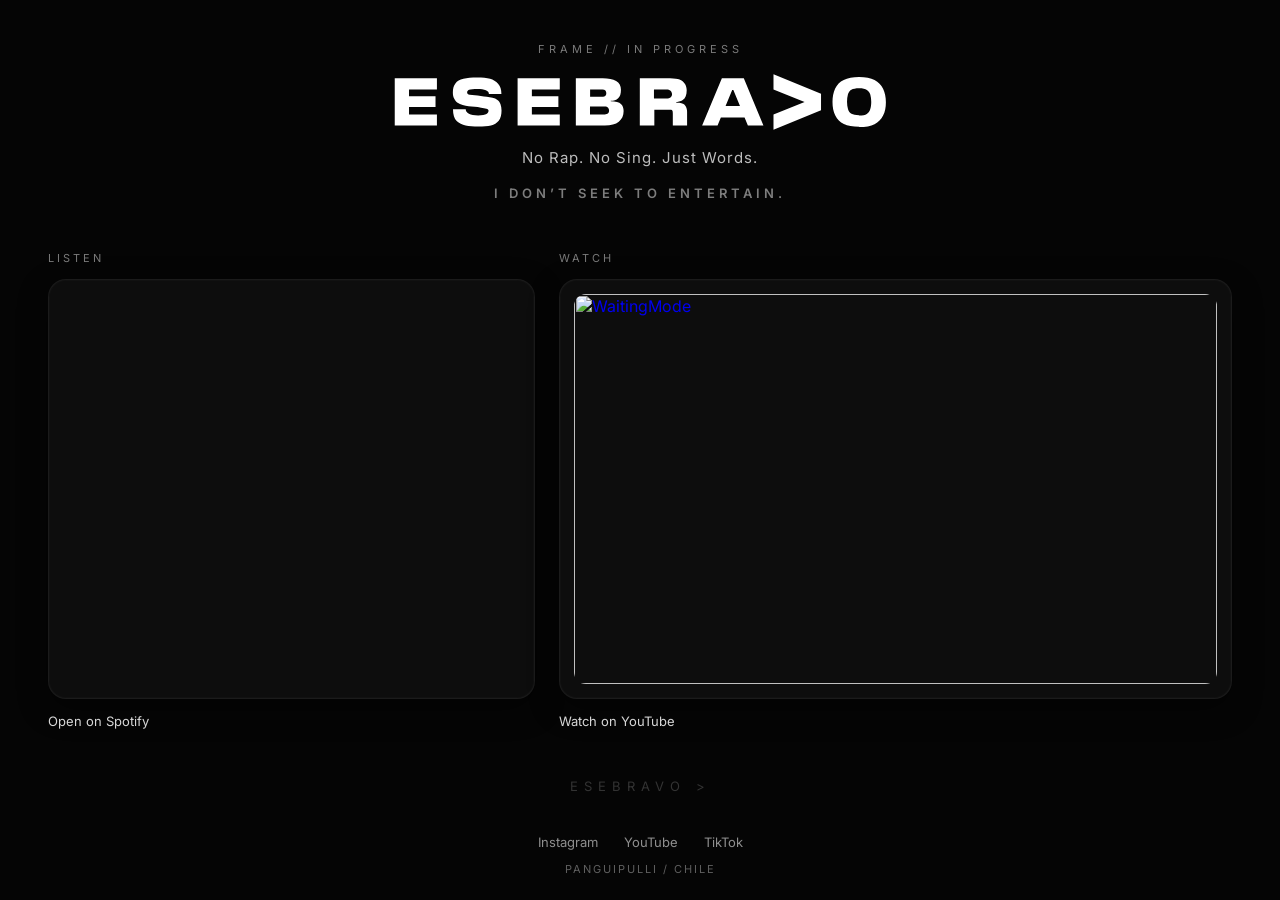
==== index.html @ f8e09aff "Add files via upload actualizacion" ====
<head>
  <meta charset="UTF-8">
  <meta name="viewport" content="width=device-width, initial-scale=1.0">

  <!-- PRIMARY SEO -->
  <title>ESEBRAVO | Official Site</title>

  <meta name="description" content="Official site of ESEBRAVO. Dark conscious spoken word from Chile. Listen to Silent Will and WaitingMode.">

  <meta name="keywords" content="ESEBRAVO, Silent Will, WaitingMode, spoken word Chile, dark spoken word, ESEBRAVO official">

  <meta name="author" content="Sebastián Bravo">
  <meta name="robots" content="index, follow">
  <meta name="theme-color" content="#050505">

  <link rel="canonical" href="https://www.esebravo.cl/">

  <!-- FAVICON -->
  <link rel="icon" type="image/svg+xml" href="images/favicon.svg">

  <!-- OPEN GRAPH -->
  <meta property="og:title" content="ESEBRAVO | Official Site">
  <meta property="og:description" content="No Rap. No Sing. Just Words.">
  <meta property="og:type" content="website">
  <meta property="og:url" content="https://www.esebravo.cl/">
  <meta property="og:image" content="https://www.esebravo.cl/images/og-cover.jpg">
  <meta property="og:site_name" content="ESEBRAVO">

  <!-- TWITTER / X -->
  <meta name="twitter:card" content="summary_large_image">
  <meta name="twitter:title" content="ESEBRAVO | Official Site">
  <meta name="twitter:description" content="Dark conscious spoken word from Chile.">
  <meta name="twitter:image" content="https://www.esebravo.cl/images/og-cover.jpg">

  <!-- FONT -->
  <link rel="preconnect" href="https://fonts.googleapis.com">
  <link rel="preconnect" href="https://fonts.gstatic.com" crossorigin>

  <link href="https://fonts.googleapis.com/css2?family=Inter:wght@300;400;500;700;800&display=swap" rel="stylesheet">

  <!-- CSS -->
  <link rel="stylesheet" href="style.css">

  <!-- STRUCTURED DATA -->
  <script type="application/ld+json">
  {
    "@context":"https://schema.org",
    "@type":"MusicGroup",
    "name":"ESEBRAVO",
    "url":"https://www.esebravo.cl",
    "genre":"Spoken Word",
    "sameAs":[
      "https://www.instagram.com/esebravo.cl",
      "https://www.youtube.com/@esebravo-cl",
      "https://open.spotify.com/artist/5J7Ldxzw9xgJoKephTWvuB",
      "https://www.tiktok.com/@esebravo.cl"
    ]
  }
  </script>

</head>
<body>

  <main class="site-wrapper">

    <!-- HERO -->
<section class="hero">

  <span class="micro-text">FRAME // IN PROGRESS</span>

  <h1 class="brand-title">
    <span>ESEBRAVO</span>
    <img src="images/logo-esebravo.svg" alt="ESEBRAVO">
  </h1>

  <p class="tagline">
    No Rap. No Sing. Just Words.
  </p>

  <p class="statement">
    I DON’T SEEK TO ENTERTAIN.
  </p>

</section>

    <!-- MAIN CONTENT -->
<section class="content-grid">

  <!-- SPOTIFY -->
  <article class="media-block spotify-block">

    <span class="block-label">LISTEN</span>

    <div class="embed-shell" style="height:420px;">
      <iframe
        style="border-radius:12px;"
        src="https://open.spotify.com/embed/artist/5J7Ldxzw9xgJoKephTWvuB?utm_source=generator&theme=0"
        width="100%"
        height="100%"
        frameborder="0"
        allowfullscreen=""
        allow="autoplay; clipboard-write; encrypted-media; fullscreen; picture-in-picture"
        loading="lazy">
      </iframe>
    </div>

    <a href="https://open.spotify.com/artist/5J7Ldxzw9xgJoKephTWvuB" target="_blank" class="block-link">
      Open on Spotify
    </a>

  </article>

  <!-- VIDEO -->
  <article class="media-block video-block">

    <span class="block-label">WATCH</span>

    <div class="embed-shell" style="height:420px;">

      <a
        href="https://youtu.be/OfQYFG7v7Mw?si=tVXZvI66Qt-7ufUt"
        target="_blank"
        class="video-thumb"
        style="display:block; width:100%; height:100%; position:relative; overflow:hidden; border-radius:12px;">

        <img
          src="https://img.youtube.com/vi/OfQYFG7v7Mw/maxresdefault.jpg"
          alt="WaitingMode"
          style="width:100%; height:100%; object-fit:cover; display:block;">

      </a>

    </div>

    <a href="https://youtu.be/OfQYFG7v7Mw?si=tVXZvI66Qt-7ufUt" target="_blank" class="block-link">
      Watch on YouTube
    </a>

  </article>

</section>

    <!-- SUB BRAND -->
    <section class="brand-mark">
      <span>ESEBRAVO ></span>
    </section>

    <!-- FOOTER -->
    <footer class="footer">

      <nav class="social-links">
        <a href="https://instagram.com/esebravo.cl" target="_blank">Instagram</a>
        <a href="https://youtube.com/@esebravo-cl" target="_blank">YouTube</a>
        <a href="https://tiktok.com/@esebravo.cl" target="_blank">TikTok</a>
      </nav>

      <small>Panguipulli / Chile</small>

    </footer>

  </main>

</body>
</html>
---- style.css ----
/* RESET */
*{
  margin:0;
  padding:0;
  box-sizing:border-box;
}

html,
body{
  width:100%;
  height:100%;
}

body{
  font-family:'Inter', sans-serif;
  background:#050505;
  color:#ffffff;
  overflow:hidden;
  position:relative;
}

/* subtle grain */
body::before{
  content:"";
  position:fixed;
  inset:0;
  pointer-events:none;
  opacity:.08;
  background-image:
    radial-gradient(#ffffff 0.6px, transparent 0.6px);
  background-size:4px 4px;
}

/* WRAPPER */
.site-wrapper{
  min-height:100vh;
  display:flex;
  flex-direction:column;
  justify-content:space-between;
  padding:42px 48px 24px;
  position:relative;
  z-index:2;
}

/* HERO */
.hero{
  text-align:center;
  margin-bottom:28px;
}

.micro-text{
  display:block;
  font-size:11px;
  letter-spacing:4px;
  text-transform:uppercase;
  color:#7a7a7a;
  margin-bottom:14px;
}

.brand-title{
  font-size:72px;
  line-height:1;
  font-weight:800;
  letter-spacing:-3px;
  margin-bottom:14px;
  display: flex;
  justify-content: center;
  align-items: center;
}

.brand-title span{
    font-size: 0;
}

.brand-title img{
    display: block;
    width: 500px;
}

.tagline{
  font-size:15px;
  font-weight:400;
  color:#bdbdbd;
  letter-spacing:1px;
}

/* CONTENT GRID */
.content-grid{
  width:100%;
  max-width:1320px;
  margin:0 auto;
  display:grid;
  grid-template-columns: 0.42fr 0.58fr;
  gap:24px;
  align-items:stretch;
}

/* BLOCKS */
.media-block{
  display:flex;
  flex-direction:column;
  gap:14px;
}

.block-label{
  font-size:11px;
  letter-spacing:3px;
  text-transform:uppercase;
  color:#7a7a7a;
}

.embed-shell{
  background:#0d0d0d;
  border:1px solid rgba(255,255,255,.06);
  border-radius:18px;
  padding:14px;
  box-shadow:
    0 10px 30px rgba(0,0,0,.45),
    inset 0 0 0 1px rgba(255,255,255,.015);
}

.embed-shell iframe{
  display:block;
  width:100%;
  border-radius:12px;
}

/* LINKS */
.block-link{
  font-size:13px;
  color:#d7d7d7;
  text-decoration:none;
  transition:.25s ease;
}

.block-link:hover{
  color:#ffffff;
}

/* BRAND MARK */
.brand-mark{
  text-align:center;
  margin-top:28px;
  margin-bottom:18px;
}

.brand-mark span{
  font-size:13px;
  letter-spacing:6px;
  color:#333333;
  text-transform:uppercase;
}

/* FOOTER */
.footer{
  text-align:center;
  display:flex;
  flex-direction:column;
  gap:12px;
}

.social-links{
  display:flex;
  justify-content:center;
  gap:26px;
  flex-wrap:wrap;
}

.social-links a{
  color:#8f8f8f;
  text-decoration:none;
  font-size:13px;
  transition:.25s ease;
}

.social-links a:hover{
  color:#ffffff;
}

.footer small{
  color:#5f5f5f;
  font-size:11px;
  letter-spacing:2px;
  text-transform:uppercase;
}

/* HERO */
.hero{
  text-align:center;
  margin-bottom:28px;
}

.micro-text{
  display:block;
  font-size:11px;
  letter-spacing:4px;
  text-transform:uppercase;
  color:#7a7a7a;
  margin-bottom:14px;
}

.brand-title{
  font-size:72px;
  line-height:1;
  font-weight:800;
  letter-spacing:-3px;
  margin-bottom:14px;
  display:flex;
  justify-content:center;
  align-items:center;
}

.brand-title span{
  font-size:0;
}

.brand-title img{
  display:block;
  width:500px;
}

.tagline{
  font-size:15px;
  font-weight:400;
  color:#bdbdbd;
  letter-spacing:1px;
  margin-top:4px;
}

.statement{
  margin-top:18px;
  font-size:13px;
  letter-spacing:4px;
  text-transform:uppercase;
  color:#7d7d7d;
  font-weight:600;
}

/* RESPONSIVE */
@media (max-width: 1100px){

  body{
    overflow:auto;
  }

  .site-wrapper{
    padding:32px 24px 24px;
  }

  .brand-title{
    font-size:56px;
  }

  .content-grid{
    grid-template-columns:1fr;
    gap:22px;
    max-width:760px;
  }
}

@media (max-width: 640px){

  .brand-title{
    font-size:42px;
    letter-spacing:-2px;
  }

  .tagline{
    font-size:13px;
  }

  .embed-shell{
    padding:10px;
    border-radius:14px;
  }

  .social-links{
    gap:16px;
  }

  .social-links a{
    font-size:12px;
  }
}
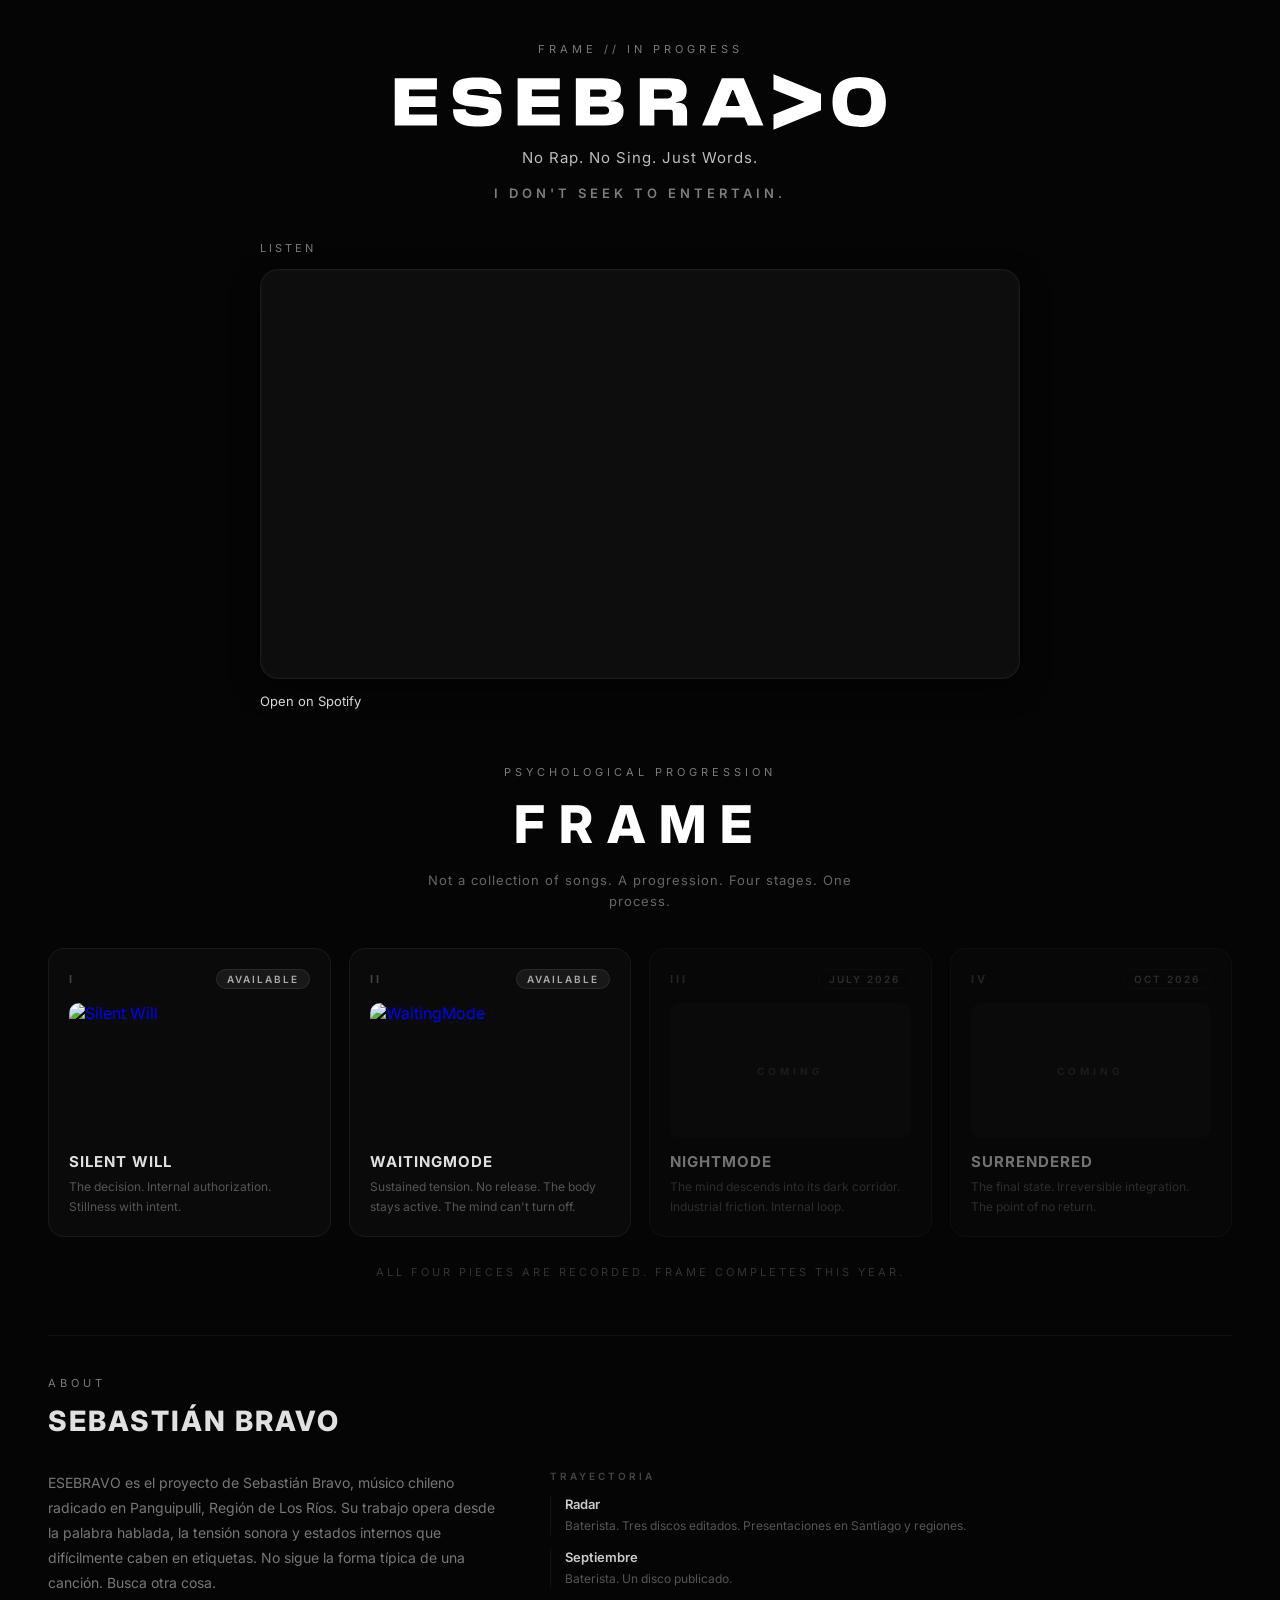
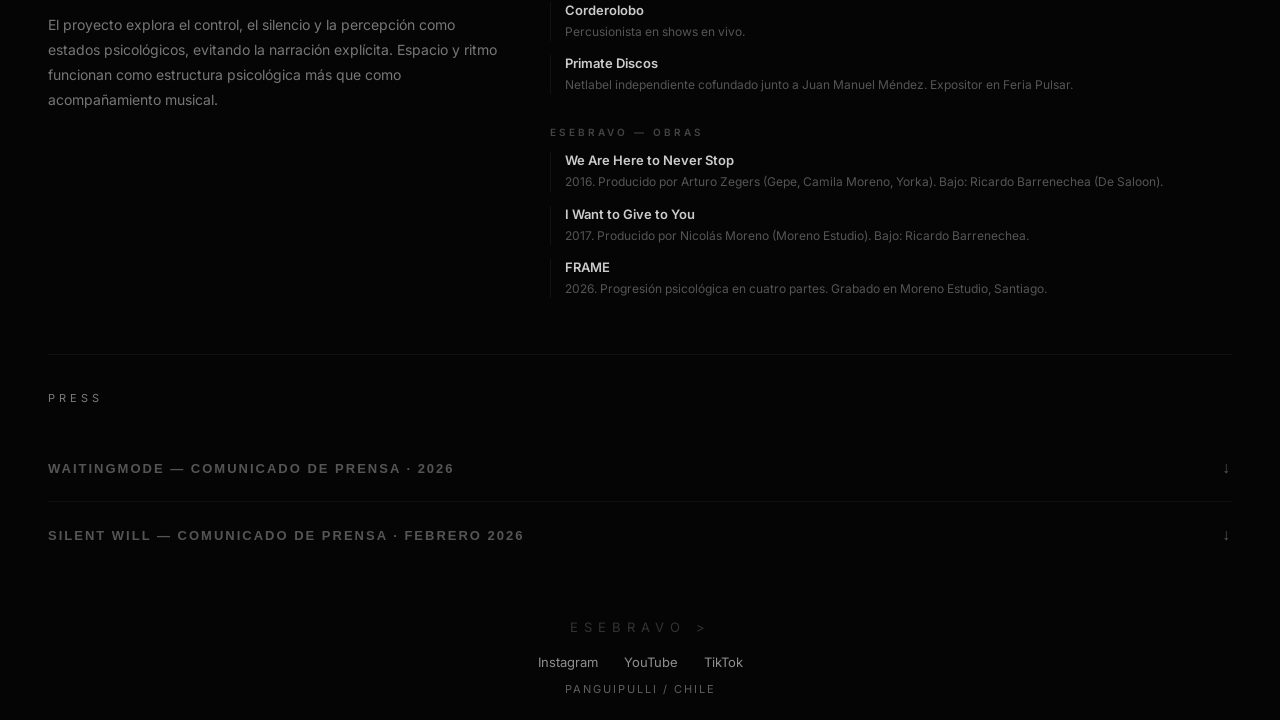
==== commit 23f968f4: "WaitingMode" ====
--- a/index.html
+++ b/index.html
@@ -1,47 +1,30 @@
+<!DOCTYPE html>
+<html lang="en">
 <head>
   <meta charset="UTF-8">
   <meta name="viewport" content="width=device-width, initial-scale=1.0">
-
-  <!-- PRIMARY SEO -->
   <title>ESEBRAVO | Official Site</title>
-
   <meta name="description" content="Official site of ESEBRAVO. Dark conscious spoken word from Chile. Listen to Silent Will and WaitingMode.">
-
-  <meta name="keywords" content="ESEBRAVO, Silent Will, WaitingMode, spoken word Chile, dark spoken word, ESEBRAVO official">
-
+  <meta name="keywords" content="ESEBRAVO, Silent Will, WaitingMode, NightMode, Surrendered, FRAME, spoken word Chile, dark spoken word, ESEBRAVO official">
   <meta name="author" content="Sebastián Bravo">
   <meta name="robots" content="index, follow">
   <meta name="theme-color" content="#050505">
-
   <link rel="canonical" href="https://www.esebravo.cl/">
-
-  <!-- FAVICON -->
   <link rel="icon" type="image/svg+xml" href="images/favicon.svg">
-
-  <!-- OPEN GRAPH -->
   <meta property="og:title" content="ESEBRAVO | Official Site">
   <meta property="og:description" content="No Rap. No Sing. Just Words.">
   <meta property="og:type" content="website">
   <meta property="og:url" content="https://www.esebravo.cl/">
   <meta property="og:image" content="https://www.esebravo.cl/images/og-cover.jpg">
   <meta property="og:site_name" content="ESEBRAVO">
-
-  <!-- TWITTER / X -->
   <meta name="twitter:card" content="summary_large_image">
   <meta name="twitter:title" content="ESEBRAVO | Official Site">
   <meta name="twitter:description" content="Dark conscious spoken word from Chile.">
   <meta name="twitter:image" content="https://www.esebravo.cl/images/og-cover.jpg">
-
-  <!-- FONT -->
   <link rel="preconnect" href="https://fonts.googleapis.com">
   <link rel="preconnect" href="https://fonts.gstatic.com" crossorigin>
-
   <link href="https://fonts.googleapis.com/css2?family=Inter:wght@300;400;500;700;800&display=swap" rel="stylesheet">
-
-  <!-- CSS -->
   <link rel="stylesheet" href="style.css">
-
-  <!-- STRUCTURED DATA -->
   <script type="application/ld+json">
   {
     "@context":"https://schema.org",
@@ -57,88 +40,293 @@
     ]
   }
   </script>
-
 </head>
 <body>
 
   <main class="site-wrapper">
 
     <!-- HERO -->
-<section class="hero">
-
-  <span class="micro-text">FRAME // IN PROGRESS</span>
-
-  <h1 class="brand-title">
-    <span>ESEBRAVO</span>
-    <img src="images/logo-esebravo.svg" alt="ESEBRAVO">
-  </h1>
-
-  <p class="tagline">
-    No Rap. No Sing. Just Words.
-  </p>
-
-  <p class="statement">
-    I DON’T SEEK TO ENTERTAIN.
-  </p>
-
-</section>
-
-    <!-- MAIN CONTENT -->
-<section class="content-grid">
-
-  <!-- SPOTIFY -->
-  <article class="media-block spotify-block">
-
-    <span class="block-label">LISTEN</span>
-
-    <div class="embed-shell" style="height:420px;">
-      <iframe
-        style="border-radius:12px;"
-        src="https://open.spotify.com/embed/artist/5J7Ldxzw9xgJoKephTWvuB?utm_source=generator&theme=0"
-        width="100%"
-        height="100%"
-        frameborder="0"
-        allowfullscreen=""
-        allow="autoplay; clipboard-write; encrypted-media; fullscreen; picture-in-picture"
-        loading="lazy">
-      </iframe>
-    </div>
-
-    <a href="https://open.spotify.com/artist/5J7Ldxzw9xgJoKephTWvuB" target="_blank" class="block-link">
-      Open on Spotify
-    </a>
-
-  </article>
-
-  <!-- VIDEO -->
-  <article class="media-block video-block">
-
-    <span class="block-label">WATCH</span>
-
-    <div class="embed-shell" style="height:420px;">
-
-      <a
-        href="https://youtu.be/OfQYFG7v7Mw?si=tVXZvI66Qt-7ufUt"
-        target="_blank"
-        class="video-thumb"
-        style="display:block; width:100%; height:100%; position:relative; overflow:hidden; border-radius:12px;">
-
-        <img
-          src="https://img.youtube.com/vi/OfQYFG7v7Mw/maxresdefault.jpg"
-          alt="WaitingMode"
-          style="width:100%; height:100%; object-fit:cover; display:block;">
-
-      </a>
-
-    </div>
-
-    <a href="https://youtu.be/OfQYFG7v7Mw?si=tVXZvI66Qt-7ufUt" target="_blank" class="block-link">
-      Watch on YouTube
-    </a>
-
-  </article>
-
-</section>
+    <section class="hero">
+      <span class="micro-text">FRAME // IN PROGRESS</span>
+      <h1 class="brand-title">
+        <span>ESEBRAVO</span>
+        <img src="images/logo-esebravo.svg" alt="ESEBRAVO">
+      </h1>
+      <p class="tagline">No Rap. No Sing. Just Words.</p>
+      <p class="statement">I DON'T SEEK TO ENTERTAIN.</p>
+    </section>
+
+    <!-- LISTEN -->
+    <section class="listen-section">
+      <span class="block-label">LISTEN</span>
+      <div class="embed-shell">
+        <iframe
+          style="border-radius:12px;"
+          src="https://open.spotify.com/embed/artist/5J7Ldxzw9xgJoKephTWvuB?utm_source=generator&theme=0"
+          width="100%" height="380" frameborder="0"
+          allowfullscreen=""
+          allow="autoplay; clipboard-write; encrypted-media; fullscreen; picture-in-picture"
+          loading="lazy">
+        </iframe>
+      </div>
+      <a href="https://open.spotify.com/artist/5J7Ldxzw9xgJoKephTWvuB" target="_blank" class="block-link">Open on Spotify</a>
+    </section>
+
+    <!-- FRAME ARC -->
+    <section class="frame-section">
+
+      <div class="frame-header">
+        <span class="micro-text">PSYCHOLOGICAL PROGRESSION</span>
+        <h2 class="frame-title">FRAME</h2>
+        <p class="frame-subtitle">Not a collection of songs. A progression. Four stages. One process.</p>
+      </div>
+
+      <div class="frame-grid">
+
+        <article class="frame-card available">
+          <div class="frame-card-top">
+            <span class="frame-number">I</span>
+            <span class="frame-status available-tag">Available</span>
+          </div>
+          <a href="https://youtu.be/OfQYFG7v7Mw?si=tVXZvI66Qt-7ufUt" target="_blank" class="frame-thumb">
+            <img src="https://img.youtube.com/vi/OfQYFG7v7Mw/maxresdefault.jpg" alt="Silent Will">
+            <span class="frame-play">&#9654;</span>
+          </a>
+          <div class="frame-card-info">
+            <h3 class="frame-card-title">Silent Will</h3>
+            <p class="frame-card-desc">The decision. Internal authorization. Stillness with intent.</p>
+          </div>
+        </article>
+
+        <article class="frame-card available">
+          <div class="frame-card-top">
+            <span class="frame-number">II</span>
+            <span class="frame-status available-tag">Available</span>
+          </div>
+          <a href="https://youtu.be/FdyIWd3ahIY?si=LudIxdhQqvJyKwCG" target="_blank" class="frame-thumb">
+            <img src="https://img.youtube.com/vi/FdyIWd3ahIY/maxresdefault.jpg" alt="WaitingMode">
+            <span class="frame-play">&#9654;</span>
+          </a>
+          <div class="frame-card-info">
+            <h3 class="frame-card-title">WaitingMode</h3>
+            <p class="frame-card-desc">Sustained tension. No release. The body stays active. The mind can't turn off.</p>
+          </div>
+        </article>
+
+        <article class="frame-card upcoming">
+          <div class="frame-card-top">
+            <span class="frame-number">III</span>
+            <span class="frame-status upcoming-tag">July 2026</span>
+          </div>
+          <div class="frame-thumb placeholder">
+            <span class="frame-coming">COMING</span>
+          </div>
+          <div class="frame-card-info">
+            <h3 class="frame-card-title">NightMode</h3>
+            <p class="frame-card-desc">The mind descends into its dark corridor. Industrial friction. Internal loop.</p>
+          </div>
+        </article>
+
+        <article class="frame-card upcoming">
+          <div class="frame-card-top">
+            <span class="frame-number">IV</span>
+            <span class="frame-status upcoming-tag">Oct 2026</span>
+          </div>
+          <div class="frame-thumb placeholder">
+            <span class="frame-coming">COMING</span>
+          </div>
+          <div class="frame-card-info">
+            <h3 class="frame-card-title">Surrendered</h3>
+            <p class="frame-card-desc">The final state. Irreversible integration. The point of no return.</p>
+          </div>
+        </article>
+
+      </div>
+
+      <p class="frame-note">All four pieces are recorded. FRAME completes this year.</p>
+
+    </section>
+
+    <!-- ABOUT / TRAYECTORIA -->
+    <section class="about-section" id="about">
+
+      <div class="about-header">
+        <span class="micro-text">ABOUT</span>
+        <h2 class="about-title">Sebastián Bravo</h2>
+      </div>
+
+      <div class="about-grid">
+
+        <div class="about-col about-col--main">
+          <p>ESEBRAVO es el proyecto de Sebastián Bravo, músico chileno radicado en Panguipulli, Región de Los Ríos. Su trabajo opera desde la palabra hablada, la tensión sonora y estados internos que difícilmente caben en etiquetas. No sigue la forma típica de una canción. Busca otra cosa.</p>
+          <p>El proyecto explora el control, el silencio y la percepción como estados psicológicos, evitando la narración explícita. Espacio y ritmo funcionan como estructura psicológica más que como acompañamiento musical.</p>
+        </div>
+
+        <div class="about-col about-col--timeline">
+
+          <div class="timeline-block">
+            <span class="timeline-label">Trayectoria</span>
+            <ul class="timeline-list">
+              <li>
+                <strong>Radar</strong>
+                <span>Baterista. Tres discos editados. Presentaciones en Santiago y regiones.</span>
+              </li>
+              <li>
+                <strong>Septiembre</strong>
+                <span>Baterista. Un disco publicado.</span>
+              </li>
+              <li>
+                <strong>Corderolobo</strong>
+                <span>Percusionista en shows en vivo.</span>
+              </li>
+              <li>
+                <strong>Primate Discos</strong>
+                <span>Netlabel independiente cofundado junto a Juan Manuel Méndez. Expositor en Feria Pulsar.</span>
+              </li>
+            </ul>
+          </div>
+
+          <div class="timeline-block">
+            <span class="timeline-label">ESEBRAVO — Obras</span>
+            <ul class="timeline-list">
+              <li>
+                <strong>We Are Here to Never Stop</strong>
+                <span>2016. Producido por Arturo Zegers (Gepe, Camila Moreno, Yorka). Bajo: Ricardo Barrenechea (De Saloon).</span>
+              </li>
+              <li>
+                <strong>I Want to Give to You</strong>
+                <span>2017. Producido por Nicolás Moreno (Moreno Estudio). Bajo: Ricardo Barrenechea.</span>
+              </li>
+              <li>
+                <strong>FRAME</strong>
+                <span>2026. Progresión psicológica en cuatro partes. Grabado en Moreno Estudio, Santiago.</span>
+              </li>
+            </ul>
+          </div>
+
+        </div>
+
+      </div>
+
+    </section>
+
+    <!-- PRESS -->
+    <section class="press-section">
+
+      <div class="press-section-header">
+        <span class="micro-text">PRESS</span>
+      </div>
+
+      <!-- PRESS: WAITINGMODE -->
+      <div class="press-item">
+        <button class="press-toggle" onclick="togglePress('press-waitingmode')">
+          <span class="press-toggle-label">
+            WAITINGMODE — Comunicado de Prensa · 2026
+            <span class="press-arrow" id="arrow-press-waitingmode">&#8595;</span>
+          </span>
+        </button>
+
+        <div class="press-content" id="press-waitingmode">
+          <div class="press-body">
+
+            <h2 class="press-heading">ESEBRAVO lanza WAITINGMODE,<br>segunda parte de su obra FRAME</h2>
+
+            <p>Sebastián Bravo presenta WAITINGMODE bajo su proyecto ESEBRAVO. La pieza es el segundo movimiento de FRAME, una obra dividida en cuatro etapas que funciona como progresión psicológica, no como colección de canciones. Cada parte empuja a la siguiente y muestra un estado mental distinto dentro del mismo proceso.</p>
+
+            <p>Si SILENT WILL fue el momento de decidir — de autorizar algo internamente — WAITINGMODE viene justo después. Es la suspensión que sigue a esa decisión: el tiempo se alarga, el cuerpo sigue activo, la mente no se puede apagar. No es espera pasiva. Es tensión sostenida.</p>
+
+            <blockquote class="press-quote">"No hice una canción sobre esperar. Hice la sensación de estar esperando."</blockquote>
+
+            <p>La pieza fue compuesta en Panguipulli y grabada en Moreno Estudio, Santiago, junto a Nicolás Moreno. La base sonora es tensa, repetitiva y oscura — el pulso permanece vivo durante toda la escucha, pero nunca llega al descanso. La voz no explica ni narra: habita el estado desde adentro y lo sostiene hasta el final.</p>
+
+            <div class="press-arc">
+              <h3>FRAME — Las cuatro etapas</h3>
+              <ol>
+                <li><strong>Silent Will</strong> — La decisión. <em>(Disponible)</em></li>
+                <li><strong>WaitingMode</strong> — La espera sostenida. <em>(Disponible)</em></li>
+                <li><strong>NightMode</strong> — La mente bajando al tramo oscuro. <em>(Julio 2026)</em></li>
+                <li><strong>Surrendered</strong> — Cuando ya no hay retorno. <em>(Octubre 2026)</em></li>
+              </ol>
+              <p>Las cuatro piezas están grabadas. FRAME se completa este año.</p>
+            </div>
+
+            <div class="press-data">
+              <div class="press-data-col">
+                <span>Artista</span><strong>ESEBRAVO</strong>
+                <span>Origen</span><strong>Chile / Panguipulli</strong>
+                <span>Género</span><strong>Dark electronic / experimental</strong>
+                <span>Proyecto</span><strong>FRAME</strong>
+              </div>
+              <div class="press-data-col">
+                <span>Lanzamiento</span><strong>WaitingMode · 2026</strong>
+                <span>YouTube</span><a href="https://www.youtube.com/@esebravo-cl" target="_blank">@esebravo-cl</a>
+                <span>Spotify</span><a href="https://open.spotify.com/artist/5J7Ldxzw9xgJoKephTWvuB" target="_blank">ESEBRAVO</a>
+                <span>Instagram</span><a href="https://www.instagram.com/esebravo.cl" target="_blank">@esebravo.cl</a>
+              </div>
+            </div>
+
+            <p class="press-bio-ref">Para trayectoria completa del artista, ver sección <a href="#about">About</a>.</p>
+
+          </div>
+        </div>
+      </div>
+
+      <div class="press-divider"></div>
+
+      <!-- PRESS: SILENT WILL -->
+      <div class="press-item">
+        <button class="press-toggle" onclick="togglePress('press-silentwill')">
+          <span class="press-toggle-label">
+            SILENT WILL — Comunicado de Prensa · Febrero 2026
+            <span class="press-arrow" id="arrow-press-silentwill">&#8595;</span>
+          </span>
+        </button>
+
+        <div class="press-content" id="press-silentwill">
+          <div class="press-body">
+
+            <h2 class="press-heading">ESEBRAVO presenta SILENT WILL,<br>inicio formal de su obra FRAME</h2>
+
+            <p>Sebastián Bravo presenta SILENT WILL bajo su proyecto ESEBRAVO — una propuesta de spoken word oscuro que opera fuera de las estructuras tradicionales de la canción. La pieza marca el inicio formal del proyecto en su etapa actual y es el primer movimiento de FRAME, una progresión psicológica en cuatro partes.</p>
+
+            <p>SILENT WILL no narra hechos ni personajes. Se instala en estados mentales: presión, espera, contención y desplazamiento de conciencia. El silencio no es vacío — es una decisión activa. La obra propone que no reaccionar también es una forma de poder.</p>
+
+            <blockquote class="press-quote">"El silencio no es vacío. Es una decisión activa."</blockquote>
+
+            <p>La propuesta sonora es minimalista y densa, diseñada para sostener la incomodidad del oyente sin resolverla. Espacio y ritmo funcionan como estructura psicológica más que como acompañamiento musical. Grabado en Moreno Estudio, Santiago, junto a Nicolás Moreno.</p>
+
+            <div class="press-arc">
+              <h3>FRAME — Las cuatro etapas</h3>
+              <ol>
+                <li><strong>Silent Will</strong> — La decisión. <em>(Disponible)</em></li>
+                <li><strong>WaitingMode</strong> — La espera sostenida. <em>(Disponible)</em></li>
+                <li><strong>NightMode</strong> — La mente bajando al tramo oscuro. <em>(Julio 2026)</em></li>
+                <li><strong>Surrendered</strong> — Cuando ya no hay retorno. <em>(Octubre 2026)</em></li>
+              </ol>
+            </div>
+
+            <div class="press-data">
+              <div class="press-data-col">
+                <span>Artista</span><strong>ESEBRAVO</strong>
+                <span>Origen</span><strong>Chile / Panguipulli</strong>
+                <span>Género</span><strong>Dark electronic / experimental</strong>
+                <span>Proyecto</span><strong>FRAME</strong>
+              </div>
+              <div class="press-data-col">
+                <span>Lanzamiento</span><strong>Silent Will · Febrero 2026</strong>
+                <span>YouTube</span><a href="https://www.youtube.com/@esebravo-cl" target="_blank">@esebravo-cl</a>
+                <span>Spotify</span><a href="https://open.spotify.com/artist/5J7Ldxzw9xgJoKephTWvuB" target="_blank">ESEBRAVO</a>
+                <span>Instagram</span><a href="https://www.instagram.com/esebravo.cl" target="_blank">@esebravo.cl</a>
+              </div>
+            </div>
+
+            <p class="press-bio-ref">Para trayectoria completa del artista, ver sección <a href="#about">About</a>.</p>
+
+          </div>
+        </div>
+      </div>
+
+    </section>
 
     <!-- SUB BRAND -->
     <section class="brand-mark">
@@ -147,18 +335,25 @@
 
     <!-- FOOTER -->
     <footer class="footer">
-
       <nav class="social-links">
         <a href="https://instagram.com/esebravo.cl" target="_blank">Instagram</a>
         <a href="https://youtube.com/@esebravo-cl" target="_blank">YouTube</a>
         <a href="https://tiktok.com/@esebravo.cl" target="_blank">TikTok</a>
       </nav>
-
       <small>Panguipulli / Chile</small>
-
     </footer>
 
   </main>
 
+  <script>
+    function togglePress(id) {
+      const content = document.getElementById(id);
+      const arrow = document.getElementById('arrow-' + id);
+      const isOpen = content.classList.contains('open');
+      content.classList.toggle('open', !isOpen);
+      arrow.innerHTML = isOpen ? '&#8595;' : '&#8593;';
+    }
+  </script>
+
 </body>
-</html>+</html>
--- a/style.css
+++ b/style.css
@@ -5,8 +5,7 @@
   box-sizing:border-box;
 }
 
-html,
-body{
+html, body{
   width:100%;
   height:100%;
 }
@@ -15,7 +14,7 @@
   font-family:'Inter', sans-serif;
   background:#050505;
   color:#ffffff;
-  overflow:hidden;
+  overflow-x:hidden;
   position:relative;
 }
 
@@ -26,8 +25,7 @@
   inset:0;
   pointer-events:none;
   opacity:.08;
-  background-image:
-    radial-gradient(#ffffff 0.6px, transparent 0.6px);
+  background-image: radial-gradient(#ffffff 0.6px, transparent 0.6px);
   background-size:4px 4px;
 }
 
@@ -42,10 +40,10 @@
   z-index:2;
 }
 
-/* HERO */
+/* ─── HERO ─── */
 .hero{
   text-align:center;
-  margin-bottom:28px;
+  margin-bottom:40px;
 }
 
 .micro-text{
@@ -63,18 +61,16 @@
   font-weight:800;
   letter-spacing:-3px;
   margin-bottom:14px;
-  display: flex;
-  justify-content: center;
-  align-items: center;
-}
-
-.brand-title span{
-    font-size: 0;
-}
+  display:flex;
+  justify-content:center;
+  align-items:center;
+}
+
+.brand-title span{ font-size:0; }
 
 .brand-title img{
-    display: block;
-    width: 500px;
+  display:block;
+  width:500px;
 }
 
 .tagline{
@@ -82,21 +78,23 @@
   font-weight:400;
   color:#bdbdbd;
   letter-spacing:1px;
-}
-
-/* CONTENT GRID */
-.content-grid{
+  margin-top:4px;
+}
+
+.statement{
+  margin-top:18px;
+  font-size:13px;
+  letter-spacing:4px;
+  text-transform:uppercase;
+  color:#7d7d7d;
+  font-weight:600;
+}
+
+/* ─── LISTEN SECTION ─── */
+.listen-section{
   width:100%;
-  max-width:1320px;
-  margin:0 auto;
-  display:grid;
-  grid-template-columns: 0.42fr 0.58fr;
-  gap:24px;
-  align-items:stretch;
-}
-
-/* BLOCKS */
-.media-block{
+  max-width:760px;
+  margin:0 auto 56px;
   display:flex;
   flex-direction:column;
   gap:14px;
@@ -125,7 +123,6 @@
   border-radius:12px;
 }
 
-/* LINKS */
 .block-link{
   font-size:13px;
   color:#d7d7d7;
@@ -133,14 +130,461 @@
   transition:.25s ease;
 }
 
-.block-link:hover{
+.block-link:hover{ color:#ffffff; }
+
+/* ─── FRAME SECTION ─── */
+.frame-section{
+  width:100%;
+  max-width:1320px;
+  margin:0 auto;
+}
+
+.frame-header{
+  text-align:center;
+  margin-bottom:36px;
+}
+
+.frame-title{
+  font-size:52px;
+  font-weight:800;
+  letter-spacing:14px;
+  text-transform:uppercase;
   color:#ffffff;
-}
-
-/* BRAND MARK */
+  margin:10px 0 14px;
+}
+
+.frame-subtitle{
+  font-size:13px;
+  color:#666666;
+  letter-spacing:1px;
+  max-width:480px;
+  margin:0 auto;
+  line-height:1.6;
+}
+
+.frame-grid{
+  display:grid;
+  grid-template-columns:repeat(4, 1fr);
+  gap:18px;
+}
+
+/* FRAME CARD */
+.frame-card{
+  display:flex;
+  flex-direction:column;
+  gap:14px;
+  background:#0a0a0a;
+  border:1px solid rgba(255,255,255,.06);
+  border-radius:16px;
+  padding:20px;
+  transition:.3s ease;
+}
+
+.frame-card.available:hover{
+  border-color:rgba(255,255,255,.14);
+  transform:translateY(-2px);
+}
+
+.frame-card.upcoming{
+  opacity:.5;
+}
+
+.frame-card-top{
+  display:flex;
+  justify-content:space-between;
+  align-items:center;
+}
+
+.frame-number{
+  font-size:11px;
+  letter-spacing:3px;
+  color:#444444;
+  font-weight:700;
+}
+
+.frame-status{
+  font-size:10px;
+  letter-spacing:2px;
+  text-transform:uppercase;
+  padding:3px 10px;
+  border-radius:20px;
+  font-weight:600;
+}
+
+.available-tag{
+  background:rgba(255,255,255,.06);
+  color:#aaaaaa;
+  border:1px solid rgba(255,255,255,.08);
+}
+
+.upcoming-tag{
+  background:transparent;
+  color:#555555;
+  border:1px solid rgba(255,255,255,.04);
+}
+
+/* THUMB */
+.frame-thumb{
+  display:block;
+  width:100%;
+  aspect-ratio:16/9;
+  border-radius:10px;
+  overflow:hidden;
+  position:relative;
+  text-decoration:none;
+}
+
+.frame-thumb img{
+  width:100%;
+  height:100%;
+  object-fit:cover;
+  display:block;
+  transition:.4s ease;
+}
+
+.frame-card:hover .frame-thumb img{
+  transform:scale(1.03);
+}
+
+.frame-play{
+  position:absolute;
+  inset:0;
+  display:flex;
+  align-items:center;
+  justify-content:center;
+  font-size:22px;
+  color:#ffffff;
+  background:rgba(0,0,0,.4);
+  opacity:0;
+  transition:.25s ease;
+}
+
+.frame-card:hover .frame-play{
+  opacity:1;
+}
+
+.frame-thumb.placeholder{
+  background:#111111;
+  display:flex;
+  align-items:center;
+  justify-content:center;
+}
+
+.frame-coming{
+  font-size:10px;
+  letter-spacing:4px;
+  color:#333333;
+  font-weight:700;
+  text-transform:uppercase;
+}
+
+/* CARD INFO */
+.frame-card-info{
+  display:flex;
+  flex-direction:column;
+  gap:6px;
+}
+
+.frame-card-title{
+  font-size:15px;
+  font-weight:700;
+  letter-spacing:1px;
+  text-transform:uppercase;
+  color:#e0e0e0;
+}
+
+.frame-card-desc{
+  font-size:12px;
+  color:#555555;
+  line-height:1.6;
+}
+
+.frame-note{
+  text-align:center;
+  margin-top:28px;
+  font-size:11px;
+  letter-spacing:3px;
+  text-transform:uppercase;
+  color:#333333;
+}
+
+/* ─── ABOUT SECTION ─── */
+.about-section {
+  width: 100%;
+  max-width: 1320px;
+  margin: 56px auto 0;
+  border-top: 1px solid rgba(255,255,255,.05);
+  padding-top: 40px;
+}
+
+.about-header {
+  margin-bottom: 32px;
+}
+
+.about-title {
+  font-size: 28px;
+  font-weight: 800;
+  letter-spacing: 2px;
+  text-transform: uppercase;
+  color: #e0e0e0;
+  margin-top: 10px;
+}
+
+.about-grid {
+  display: grid;
+  grid-template-columns: 0.4fr 0.6fr;
+  gap: 48px;
+  align-items: start;
+}
+
+.about-col--main {
+  display: flex;
+  flex-direction: column;
+  gap: 16px;
+}
+
+.about-col--main p {
+  font-size: 14px;
+  line-height: 1.8;
+  color: #777777;
+}
+
+.about-col--timeline {
+  display: flex;
+  flex-direction: column;
+  gap: 32px;
+}
+
+.timeline-block {
+  display: flex;
+  flex-direction: column;
+  gap: 14px;
+}
+
+.timeline-label {
+  font-size: 10px;
+  letter-spacing: 3px;
+  text-transform: uppercase;
+  color: #444444;
+  font-weight: 600;
+}
+
+.timeline-list {
+  list-style: none;
+  display: flex;
+  flex-direction: column;
+  gap: 14px;
+}
+
+.timeline-list li {
+  display: flex;
+  flex-direction: column;
+  gap: 4px;
+  padding-left: 14px;
+  border-left: 1px solid rgba(255,255,255,.06);
+}
+
+.timeline-list li strong {
+  font-size: 13px;
+  color: #cccccc;
+  font-weight: 600;
+}
+
+.timeline-list li span {
+  font-size: 12px;
+  color: #555555;
+  line-height: 1.6;
+}
+
+/* ─── PRESS SECTION ─── */
+.press-section {
+  width: 100%;
+  max-width: 1320px;
+  margin: 56px auto 0;
+  border-top: 1px solid rgba(255,255,255,.05);
+  padding-top: 36px;
+  display: flex;
+  flex-direction: column;
+  gap: 0;
+}
+
+.press-section-header {
+  margin-bottom: 24px;
+}
+
+.press-item {
+  display: flex;
+  flex-direction: column;
+}
+
+.press-divider {
+  height: 1px;
+  background: rgba(255,255,255,.04);
+  margin: 8px 0;
+}
+
+.press-toggle {
+  background: none;
+  border: none;
+  cursor: pointer;
+  color: #ffffff;
+  width: 100%;
+  padding: 16px 0;
+  text-align: left;
+}
+
+.press-toggle-label {
+  font-size: 13px;
+  font-weight: 600;
+  letter-spacing: 2px;
+  text-transform: uppercase;
+  color: #555555;
+  transition: .25s ease;
+  display: flex;
+  align-items: center;
+  justify-content: space-between;
+}
+
+.press-toggle:hover .press-toggle-label {
+  color: #aaaaaa;
+}
+
+.press-arrow {
+  font-size: 16px;
+  transition: .3s ease;
+}
+
+.press-content {
+  max-height: 0;
+  overflow: hidden;
+  transition: max-height .5s ease;
+}
+
+.press-content.open {
+  max-height: 3000px;
+}
+
+.press-body {
+  padding: 28px 0 40px;
+  display: flex;
+  flex-direction: column;
+  gap: 20px;
+  max-width: 760px;
+}
+
+.press-heading {
+  font-size: 24px;
+  font-weight: 800;
+  line-height: 1.25;
+  letter-spacing: -.5px;
+  color: #ffffff;
+}
+
+.press-body p {
+  font-size: 14px;
+  line-height: 1.8;
+  color: #888888;
+}
+
+.press-quote {
+  border-left: 2px solid rgba(255,255,255,.15);
+  padding-left: 20px;
+  font-size: 15px;
+  font-style: italic;
+  color: #cccccc;
+  line-height: 1.7;
+}
+
+.press-arc,
+.press-about {
+  display: flex;
+  flex-direction: column;
+  gap: 14px;
+}
+
+.press-arc h3,
+.press-about h3 {
+  font-size: 10px;
+  letter-spacing: 3px;
+  text-transform: uppercase;
+  color: #444444;
+  font-weight: 600;
+}
+
+.press-arc ol {
+  list-style: none;
+  display: flex;
+  flex-direction: column;
+  gap: 8px;
+}
+
+.press-arc li {
+  font-size: 13px;
+  color: #666666;
+  line-height: 1.6;
+  padding-left: 14px;
+  border-left: 1px solid rgba(255,255,255,.05);
+}
+
+.press-arc li strong { color: #bbbbbb; }
+.press-arc li em { color: #444444; font-style: normal; }
+
+.press-data {
+  display: grid;
+  grid-template-columns: 1fr 1fr;
+  gap: 24px;
+  border-top: 1px solid rgba(255,255,255,.05);
+  padding-top: 22px;
+}
+
+.press-data-col {
+  display: grid;
+  grid-template-columns: auto 1fr;
+  gap: 8px 16px;
+  align-content: start;
+}
+
+.press-data-col span {
+  font-size: 10px;
+  letter-spacing: 2px;
+  text-transform: uppercase;
+  color: #444444;
+  align-self: center;
+}
+
+.press-data-col strong {
+  font-size: 13px;
+  color: #aaaaaa;
+  font-weight: 500;
+}
+
+.press-data-col a {
+  font-size: 13px;
+  color: #666666;
+  text-decoration: none;
+  transition: .2s ease;
+}
+
+.press-data-col a:hover { color: #ffffff; }
+
+.press-bio-ref {
+  font-size: 12px !important;
+  color: #444444 !important;
+}
+
+.press-bio-ref a {
+  color: #666666;
+  text-decoration: none;
+  border-bottom: 1px solid rgba(255,255,255,.1);
+  transition: .2s ease;
+}
+
+.press-bio-ref a:hover { color: #ffffff; }
+
+/* ─── BRAND MARK ─── */
 .brand-mark{
   text-align:center;
-  margin-top:28px;
+  margin-top:56px;
   margin-bottom:18px;
 }
 
@@ -151,7 +595,7 @@
   text-transform:uppercase;
 }
 
-/* FOOTER */
+/* ─── FOOTER ─── */
 .footer{
   text-align:center;
   display:flex;
@@ -173,9 +617,7 @@
   transition:.25s ease;
 }
 
-.social-links a:hover{
-  color:#ffffff;
-}
+.social-links a:hover{ color:#ffffff; }
 
 .footer small{
   color:#5f5f5f;
@@ -184,101 +626,50 @@
   text-transform:uppercase;
 }
 
-/* HERO */
-.hero{
-  text-align:center;
-  margin-bottom:28px;
-}
-
-.micro-text{
-  display:block;
-  font-size:11px;
-  letter-spacing:4px;
-  text-transform:uppercase;
-  color:#7a7a7a;
-  margin-bottom:14px;
-}
-
-.brand-title{
-  font-size:72px;
-  line-height:1;
-  font-weight:800;
-  letter-spacing:-3px;
-  margin-bottom:14px;
-  display:flex;
-  justify-content:center;
-  align-items:center;
-}
-
-.brand-title span{
-  font-size:0;
-}
-
-.brand-title img{
-  display:block;
-  width:500px;
-}
-
-.tagline{
-  font-size:15px;
-  font-weight:400;
-  color:#bdbdbd;
-  letter-spacing:1px;
-  margin-top:4px;
-}
-
-.statement{
-  margin-top:18px;
-  font-size:13px;
-  letter-spacing:4px;
-  text-transform:uppercase;
-  color:#7d7d7d;
-  font-weight:600;
-}
-
-/* RESPONSIVE */
-@media (max-width: 1100px){
-
-  body{
-    overflow:auto;
-  }
-
-  .site-wrapper{
-    padding:32px 24px 24px;
-  }
-
-  .brand-title{
-    font-size:56px;
-  }
-
-  .content-grid{
-    grid-template-columns:1fr;
-    gap:22px;
-    max-width:760px;
-  }
-}
-
-@media (max-width: 640px){
-
-  .brand-title{
-    font-size:42px;
-    letter-spacing:-2px;
-  }
-
-  .tagline{
-    font-size:13px;
-  }
-
-  .embed-shell{
-    padding:10px;
-    border-radius:14px;
-  }
-
-  .social-links{
+/* ─── RESPONSIVE ─── */
+@media (max-width:1100px){
+
+  body{ overflow:auto; }
+
+  .site-wrapper{ padding:32px 24px 24px; }
+
+  .brand-title{ font-size:56px; }
+
+  .listen-section{ max-width:100%; }
+
+  .frame-grid{
+    grid-template-columns:repeat(2, 1fr);
     gap:16px;
   }
 
-  .social-links a{
-    font-size:12px;
-  }
-}+  .frame-title{ font-size:38px; letter-spacing:10px; }
+
+  .about-grid{ grid-template-columns:1fr; gap:32px; }
+
+  .press-data{ grid-template-columns:1fr; }
+}
+
+@media (max-width:640px){
+
+  .brand-title{ font-size:42px; letter-spacing:-2px; }
+
+  .brand-title img{ width:280px; }
+
+  .tagline{ font-size:13px; }
+
+  .embed-shell{ padding:10px; border-radius:14px; }
+
+  .social-links{ gap:16px; }
+
+  .social-links a{ font-size:12px; }
+
+  .frame-grid{ grid-template-columns:1fr; }
+
+  .frame-title{ font-size:28px; letter-spacing:8px; }
+
+  .press-data{ grid-template-columns:1fr; }
+
+  .press-heading{ font-size:18px; }
+
+  .about-title{ font-size:22px; }
+}
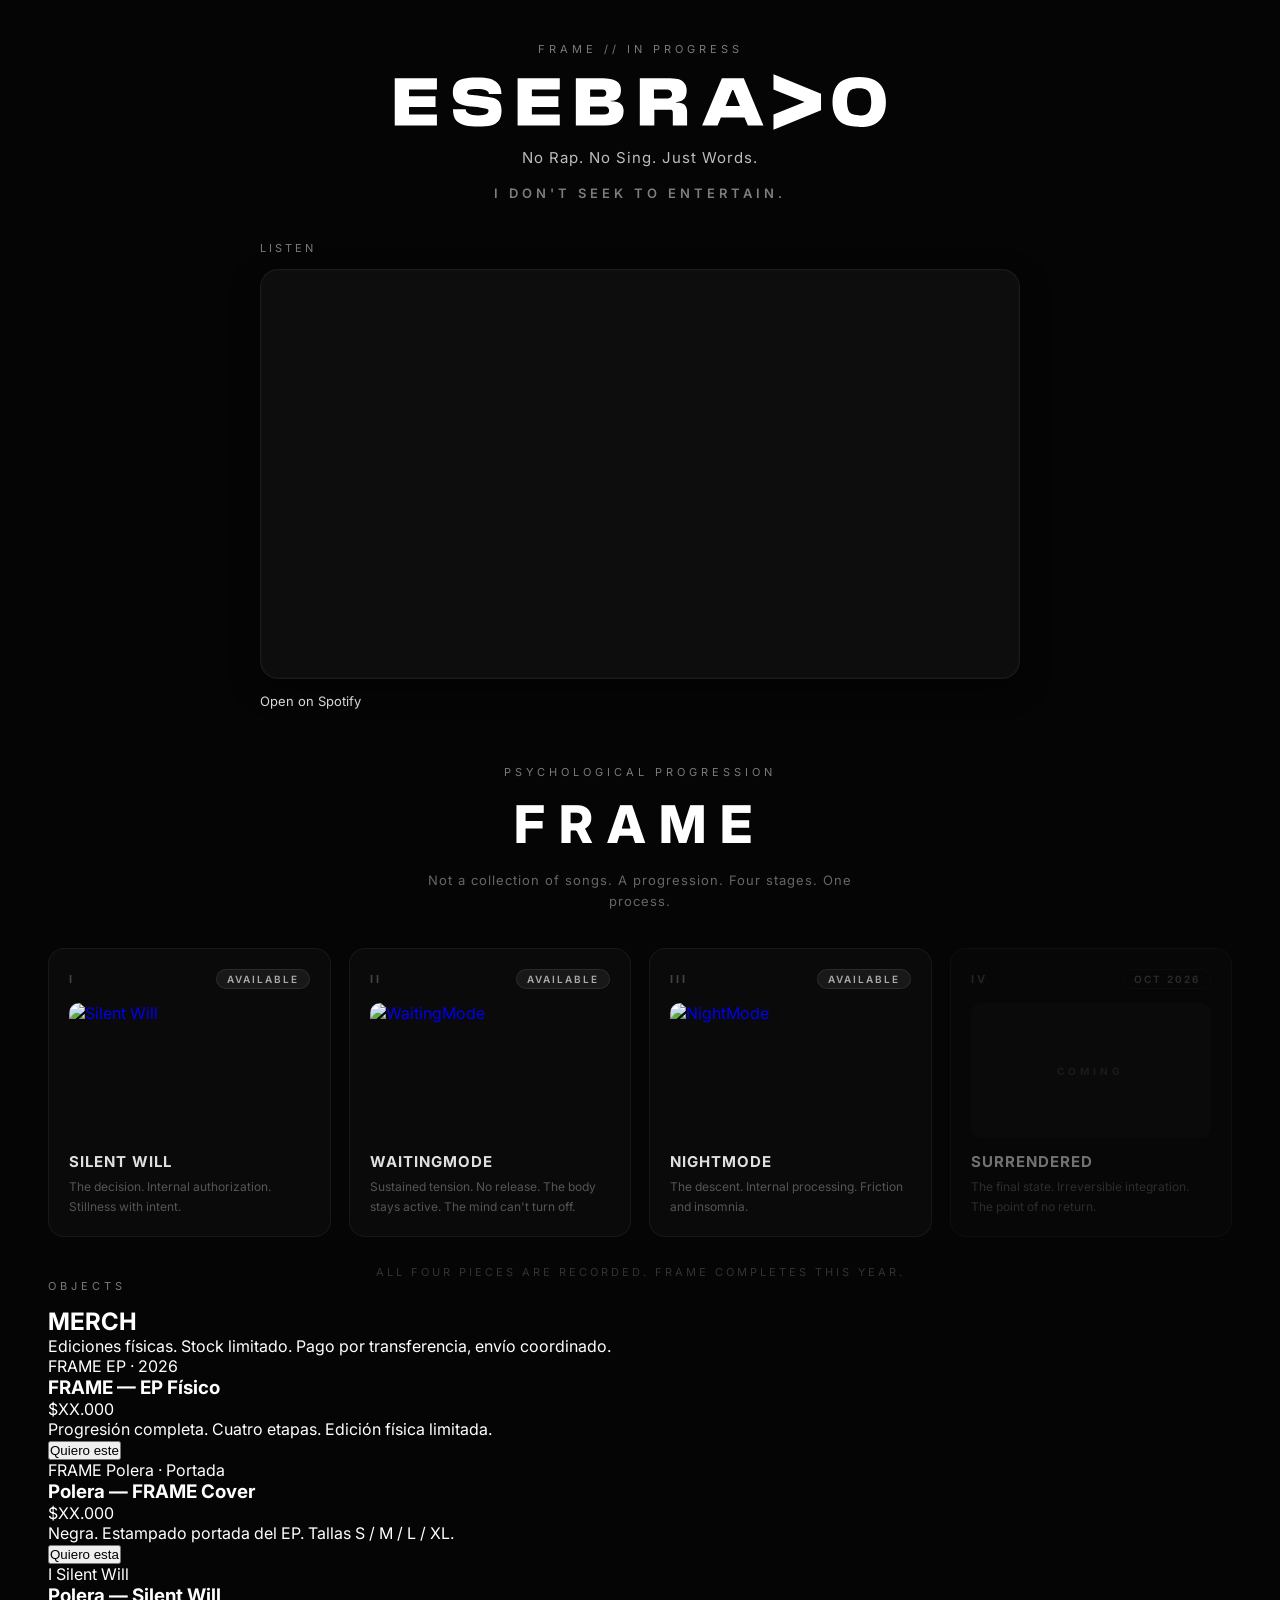
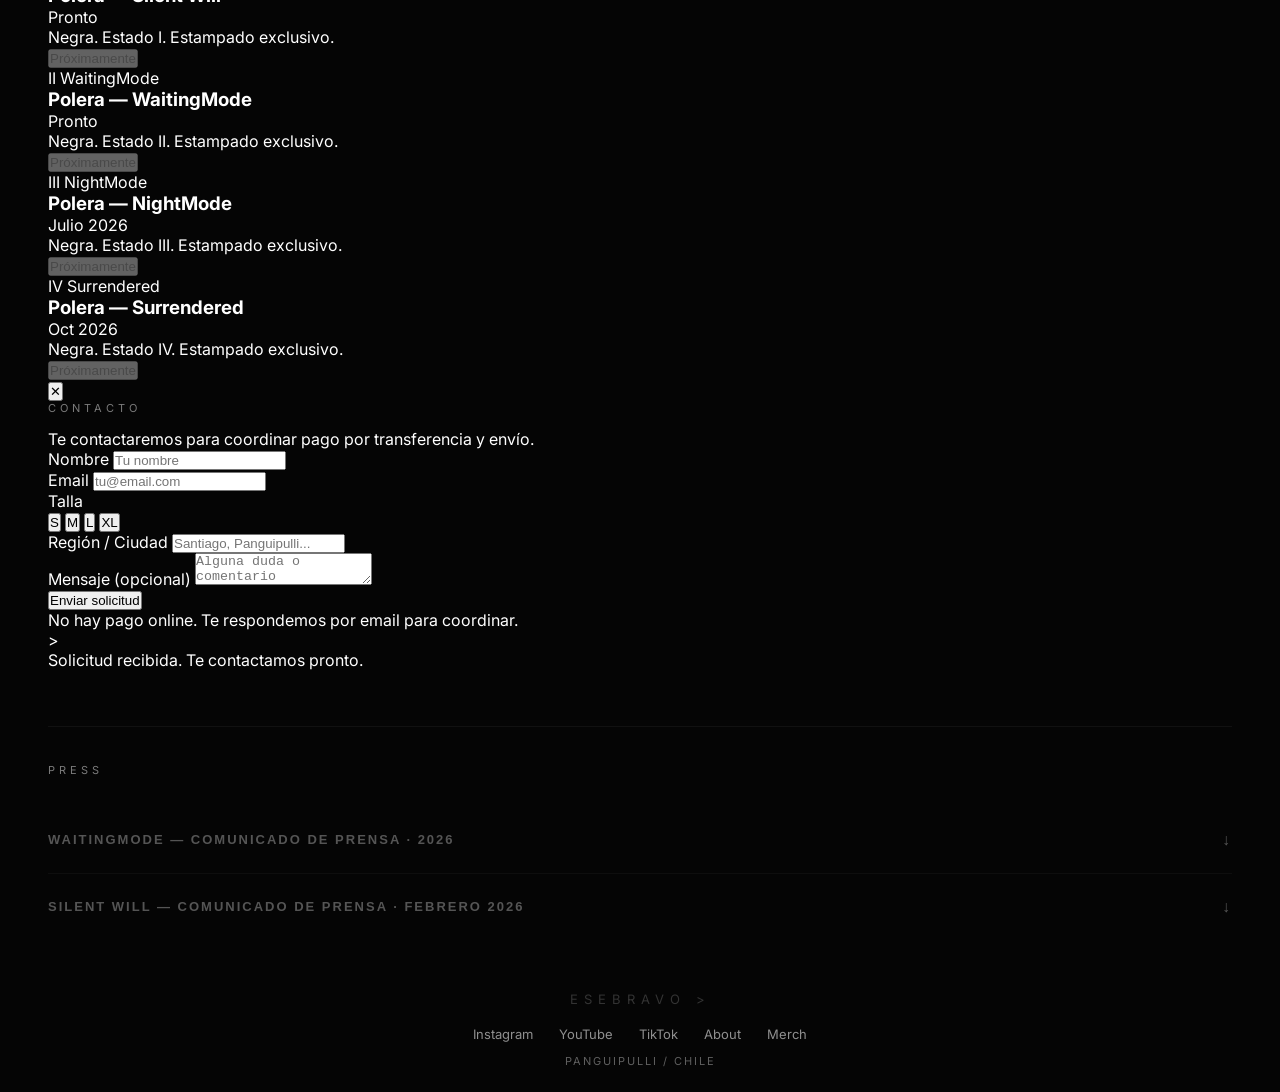
==== commit ca957f50: "Nightmode" ====
--- a/index.html
+++ b/index.html
@@ -113,17 +113,18 @@
           </div>
         </article>
 
-        <article class="frame-card upcoming">
+        <article class="frame-card available">
           <div class="frame-card-top">
             <span class="frame-number">III</span>
-            <span class="frame-status upcoming-tag">July 2026</span>
-          </div>
-          <div class="frame-thumb placeholder">
-            <span class="frame-coming">COMING</span>
-          </div>
+            <span class="frame-status available-tag">Available</span>
+          </div>
+          <a href="https://youtu.be/gmtI3ZWMgnE" target="_blank" class="frame-thumb">
+            <img src="https://img.youtube.com/vi/gmtI3ZWMgnE/maxresdefault.jpg" alt="NightMode">
+            <span class="frame-play">▶</span>
+          </a>
           <div class="frame-card-info">
             <h3 class="frame-card-title">NightMode</h3>
-            <p class="frame-card-desc">The mind descends into its dark corridor. Industrial friction. Internal loop.</p>
+            <p class="frame-card-desc">The descent. Internal processing. Friction and insomnia.</p>
           </div>
         </article>
 
@@ -147,68 +148,159 @@
 
     </section>
 
-    <!-- ABOUT / TRAYECTORIA -->
-    <section class="about-section" id="about">
-
-      <div class="about-header">
-        <span class="micro-text">ABOUT</span>
-        <h2 class="about-title">Sebastián Bravo</h2>
-      </div>
-
-      <div class="about-grid">
-
-        <div class="about-col about-col--main">
-          <p>ESEBRAVO es el proyecto de Sebastián Bravo, músico chileno radicado en Panguipulli, Región de Los Ríos. Su trabajo opera desde la palabra hablada, la tensión sonora y estados internos que difícilmente caben en etiquetas. No sigue la forma típica de una canción. Busca otra cosa.</p>
-          <p>El proyecto explora el control, el silencio y la percepción como estados psicológicos, evitando la narración explícita. Espacio y ritmo funcionan como estructura psicológica más que como acompañamiento musical.</p>
-        </div>
-
-        <div class="about-col about-col--timeline">
-
-          <div class="timeline-block">
-            <span class="timeline-label">Trayectoria</span>
-            <ul class="timeline-list">
-              <li>
-                <strong>Radar</strong>
-                <span>Baterista. Tres discos editados. Presentaciones en Santiago y regiones.</span>
-              </li>
-              <li>
-                <strong>Septiembre</strong>
-                <span>Baterista. Un disco publicado.</span>
-              </li>
-              <li>
-                <strong>Corderolobo</strong>
-                <span>Percusionista en shows en vivo.</span>
-              </li>
-              <li>
-                <strong>Primate Discos</strong>
-                <span>Netlabel independiente cofundado junto a Juan Manuel Méndez. Expositor en Feria Pulsar.</span>
-              </li>
-            </ul>
-          </div>
-
-          <div class="timeline-block">
-            <span class="timeline-label">ESEBRAVO — Obras</span>
-            <ul class="timeline-list">
-              <li>
-                <strong>We Are Here to Never Stop</strong>
-                <span>2016. Producido por Arturo Zegers (Gepe, Camila Moreno, Yorka). Bajo: Ricardo Barrenechea (De Saloon).</span>
-              </li>
-              <li>
-                <strong>I Want to Give to You</strong>
-                <span>2017. Producido por Nicolás Moreno (Moreno Estudio). Bajo: Ricardo Barrenechea.</span>
-              </li>
-              <li>
-                <strong>FRAME</strong>
-                <span>2026. Progresión psicológica en cuatro partes. Grabado en Moreno Estudio, Santiago.</span>
-              </li>
-            </ul>
-          </div>
-
-        </div>
-
-      </div>
-
-    </section>
+    <!-- MERCH -->
+    <section class="merch-section" id="merch">
+
+      <div class="merch-header">
+        <span class="micro-text">OBJECTS</span>
+        <h2 class="merch-title">MERCH</h2>
+        <p class="merch-subtitle">Ediciones físicas. Stock limitado. Pago por transferencia, envío coordinado.</p>
+      </div>
+
+      <div class="merch-grid">
+
+        <!-- EP FRAME -->
+        <div class="merch-card">
+          <div class="merch-card-visual merch-card-visual--ep">
+            <span class="merch-card-label-img">FRAME</span>
+            <span class="merch-card-sublabel">EP · 2026</span>
+          </div>
+          <div class="merch-card-info">
+            <div class="merch-card-top">
+              <h3 class="merch-card-title">FRAME — EP Físico</h3>
+              <span class="merch-price">$XX.000</span>
+            </div>
+            <p class="merch-card-desc">Progresión completa. Cuatro etapas. Edición física limitada.</p>
+            <button class="merch-btn" onclick="openMerchForm('FRAME — EP Físico')">Quiero este</button>
+          </div>
+        </div>
+
+        <!-- POLERA FRAME COVER -->
+        <div class="merch-card">
+          <div class="merch-card-visual merch-card-visual--tee">
+            <span class="merch-card-label-img">FRAME</span>
+            <span class="merch-card-sublabel">Polera · Portada</span>
+          </div>
+          <div class="merch-card-info">
+            <div class="merch-card-top">
+              <h3 class="merch-card-title">Polera — FRAME Cover</h3>
+              <span class="merch-price">$XX.000</span>
+            </div>
+            <p class="merch-card-desc">Negra. Estampado portada del EP. Tallas S / M / L / XL.</p>
+            <button class="merch-btn" onclick="openMerchForm('Polera — FRAME Cover')">Quiero esta</button>
+          </div>
+        </div>
+
+        <!-- POLERA SILENT WILL -->
+        <div class="merch-card merch-card--soon">
+          <div class="merch-card-visual merch-card-visual--tee">
+            <span class="merch-card-label-img">I</span>
+            <span class="merch-card-sublabel">Silent Will</span>
+          </div>
+          <div class="merch-card-info">
+            <div class="merch-card-top">
+              <h3 class="merch-card-title">Polera — Silent Will</h3>
+              <span class="merch-coming-tag">Pronto</span>
+            </div>
+            <p class="merch-card-desc">Negra. Estado I. Estampado exclusivo.</p>
+            <button class="merch-btn merch-btn--disabled" disabled>Próximamente</button>
+          </div>
+        </div>
+
+        <!-- POLERA WAITINGMODE -->
+        <div class="merch-card merch-card--soon">
+          <div class="merch-card-visual merch-card-visual--tee">
+            <span class="merch-card-label-img">II</span>
+            <span class="merch-card-sublabel">WaitingMode</span>
+          </div>
+          <div class="merch-card-info">
+            <div class="merch-card-top">
+              <h3 class="merch-card-title">Polera — WaitingMode</h3>
+              <span class="merch-coming-tag">Pronto</span>
+            </div>
+            <p class="merch-card-desc">Negra. Estado II. Estampado exclusivo.</p>
+            <button class="merch-btn merch-btn--disabled" disabled>Próximamente</button>
+          </div>
+        </div>
+
+        <!-- POLERA NIGHTMODE -->
+        <div class="merch-card merch-card--soon">
+          <div class="merch-card-visual merch-card-visual--tee">
+            <span class="merch-card-label-img">III</span>
+            <span class="merch-card-sublabel">NightMode</span>
+          </div>
+          <div class="merch-card-info">
+            <div class="merch-card-top">
+              <h3 class="merch-card-title">Polera — NightMode</h3>
+              <span class="merch-coming-tag">Julio 2026</span>
+            </div>
+            <p class="merch-card-desc">Negra. Estado III. Estampado exclusivo.</p>
+            <button class="merch-btn merch-btn--disabled" disabled>Próximamente</button>
+          </div>
+        </div>
+
+        <!-- POLERA SURRENDERED -->
+        <div class="merch-card merch-card--soon">
+          <div class="merch-card-visual merch-card-visual--tee">
+            <span class="merch-card-label-img">IV</span>
+            <span class="merch-card-sublabel">Surrendered</span>
+          </div>
+          <div class="merch-card-info">
+            <div class="merch-card-top">
+              <h3 class="merch-card-title">Polera — Surrendered</h3>
+              <span class="merch-coming-tag">Oct 2026</span>
+            </div>
+            <p class="merch-card-desc">Negra. Estado IV. Estampado exclusivo.</p>
+            <button class="merch-btn merch-btn--disabled" disabled>Próximamente</button>
+          </div>
+        </div>
+
+      </div>
+
+    </section>
+
+    <!-- MERCH FORM MODAL -->
+    <div class="merch-modal" id="merch-modal">
+      <div class="merch-modal-box">
+        <button class="merch-modal-close" onclick="closeMerchForm()">✕</button>
+        <span class="micro-text">CONTACTO</span>
+        <h3 class="merch-modal-title" id="merch-modal-product"></h3>
+        <p class="merch-modal-desc">Te contactaremos para coordinar pago por transferencia y envío.</p>
+        <div class="merch-form">
+          <div class="merch-field">
+            <label class="merch-label">Nombre</label>
+            <input type="text" class="merch-input" id="merch-name" placeholder="Tu nombre">
+          </div>
+          <div class="merch-field">
+            <label class="merch-label">Email</label>
+            <input type="email" class="merch-input" id="merch-email" placeholder="tu@email.com">
+          </div>
+          <div class="merch-field merch-field--size" id="merch-size-field">
+            <label class="merch-label">Talla</label>
+            <div class="merch-sizes">
+              <button class="merch-size-btn" onclick="selectSize(this)">S</button>
+              <button class="merch-size-btn" onclick="selectSize(this)">M</button>
+              <button class="merch-size-btn" onclick="selectSize(this)">L</button>
+              <button class="merch-size-btn" onclick="selectSize(this)">XL</button>
+            </div>
+          </div>
+          <div class="merch-field">
+            <label class="merch-label">Región / Ciudad</label>
+            <input type="text" class="merch-input" id="merch-city" placeholder="Santiago, Panguipulli...">
+          </div>
+          <div class="merch-field">
+            <label class="merch-label">Mensaje (opcional)</label>
+            <textarea class="merch-input merch-textarea" id="merch-message" placeholder="Alguna duda o comentario"></textarea>
+          </div>
+          <button class="merch-submit" onclick="submitMerchForm()">Enviar solicitud</button>
+          <p class="merch-form-note">No hay pago online. Te respondemos por email para coordinar.</p>
+        </div>
+        <div class="merch-success" id="merch-success">
+          <span class="merch-success-icon">></span>
+          <p>Solicitud recibida. Te contactamos pronto.</p>
+        </div>
+      </div>
+    </div>
 
     <!-- PRESS -->
     <section class="press-section">
@@ -217,7 +309,6 @@
         <span class="micro-text">PRESS</span>
       </div>
 
-      <!-- PRESS: WAITINGMODE -->
       <div class="press-item">
         <button class="press-toggle" onclick="togglePress('press-waitingmode')">
           <span class="press-toggle-label">
@@ -225,20 +316,13 @@
             <span class="press-arrow" id="arrow-press-waitingmode">&#8595;</span>
           </span>
         </button>
-
         <div class="press-content" id="press-waitingmode">
           <div class="press-body">
-
             <h2 class="press-heading">ESEBRAVO lanza WAITINGMODE,<br>segunda parte de su obra FRAME</h2>
-
             <p>Sebastián Bravo presenta WAITINGMODE bajo su proyecto ESEBRAVO. La pieza es el segundo movimiento de FRAME, una obra dividida en cuatro etapas que funciona como progresión psicológica, no como colección de canciones. Cada parte empuja a la siguiente y muestra un estado mental distinto dentro del mismo proceso.</p>
-
             <p>Si SILENT WILL fue el momento de decidir — de autorizar algo internamente — WAITINGMODE viene justo después. Es la suspensión que sigue a esa decisión: el tiempo se alarga, el cuerpo sigue activo, la mente no se puede apagar. No es espera pasiva. Es tensión sostenida.</p>
-
             <blockquote class="press-quote">"No hice una canción sobre esperar. Hice la sensación de estar esperando."</blockquote>
-
             <p>La pieza fue compuesta en Panguipulli y grabada en Moreno Estudio, Santiago, junto a Nicolás Moreno. La base sonora es tensa, repetitiva y oscura — el pulso permanece vivo durante toda la escucha, pero nunca llega al descanso. La voz no explica ni narra: habita el estado desde adentro y lo sostiene hasta el final.</p>
-
             <div class="press-arc">
               <h3>FRAME — Las cuatro etapas</h3>
               <ol>
@@ -249,7 +333,6 @@
               </ol>
               <p>Las cuatro piezas están grabadas. FRAME se completa este año.</p>
             </div>
-
             <div class="press-data">
               <div class="press-data-col">
                 <span>Artista</span><strong>ESEBRAVO</strong>
@@ -264,16 +347,13 @@
                 <span>Instagram</span><a href="https://www.instagram.com/esebravo.cl" target="_blank">@esebravo.cl</a>
               </div>
             </div>
-
-            <p class="press-bio-ref">Para trayectoria completa del artista, ver sección <a href="#about">About</a>.</p>
-
+            <p class="press-bio-ref">Para trayectoria completa del artista, ver <a href="about.html">About</a>.</p>
           </div>
         </div>
       </div>
 
       <div class="press-divider"></div>
 
-      <!-- PRESS: SILENT WILL -->
       <div class="press-item">
         <button class="press-toggle" onclick="togglePress('press-silentwill')">
           <span class="press-toggle-label">
@@ -281,20 +361,13 @@
             <span class="press-arrow" id="arrow-press-silentwill">&#8595;</span>
           </span>
         </button>
-
         <div class="press-content" id="press-silentwill">
           <div class="press-body">
-
             <h2 class="press-heading">ESEBRAVO presenta SILENT WILL,<br>inicio formal de su obra FRAME</h2>
-
             <p>Sebastián Bravo presenta SILENT WILL bajo su proyecto ESEBRAVO — una propuesta de spoken word oscuro que opera fuera de las estructuras tradicionales de la canción. La pieza marca el inicio formal del proyecto en su etapa actual y es el primer movimiento de FRAME, una progresión psicológica en cuatro partes.</p>
-
             <p>SILENT WILL no narra hechos ni personajes. Se instala en estados mentales: presión, espera, contención y desplazamiento de conciencia. El silencio no es vacío — es una decisión activa. La obra propone que no reaccionar también es una forma de poder.</p>
-
             <blockquote class="press-quote">"El silencio no es vacío. Es una decisión activa."</blockquote>
-
             <p>La propuesta sonora es minimalista y densa, diseñada para sostener la incomodidad del oyente sin resolverla. Espacio y ritmo funcionan como estructura psicológica más que como acompañamiento musical. Grabado en Moreno Estudio, Santiago, junto a Nicolás Moreno.</p>
-
             <div class="press-arc">
               <h3>FRAME — Las cuatro etapas</h3>
               <ol>
@@ -304,7 +377,6 @@
                 <li><strong>Surrendered</strong> — Cuando ya no hay retorno. <em>(Octubre 2026)</em></li>
               </ol>
             </div>
-
             <div class="press-data">
               <div class="press-data-col">
                 <span>Artista</span><strong>ESEBRAVO</strong>
@@ -319,9 +391,7 @@
                 <span>Instagram</span><a href="https://www.instagram.com/esebravo.cl" target="_blank">@esebravo.cl</a>
               </div>
             </div>
-
-            <p class="press-bio-ref">Para trayectoria completa del artista, ver sección <a href="#about">About</a>.</p>
-
+            <p class="press-bio-ref">Para trayectoria completa del artista, ver <a href="about.html">About</a>.</p>
           </div>
         </div>
       </div>
@@ -339,6 +409,8 @@
         <a href="https://instagram.com/esebravo.cl" target="_blank">Instagram</a>
         <a href="https://youtube.com/@esebravo-cl" target="_blank">YouTube</a>
         <a href="https://tiktok.com/@esebravo.cl" target="_blank">TikTok</a>
+        <a href="about.html">About</a>
+        <a href="#merch">Merch</a>
       </nav>
       <small>Panguipulli / Chile</small>
     </footer>
@@ -353,6 +425,55 @@
       content.classList.toggle('open', !isOpen);
       arrow.innerHTML = isOpen ? '&#8595;' : '&#8593;';
     }
+
+    let currentProduct = '';
+    let selectedSize = '';
+
+    function openMerchForm(product) {
+      currentProduct = product;
+      selectedSize = '';
+      document.getElementById('merch-modal-product').textContent = product;
+      document.getElementById('merch-name').value = '';
+      document.getElementById('merch-email').value = '';
+      document.getElementById('merch-city').value = '';
+      document.getElementById('merch-message').value = '';
+      document.querySelectorAll('.merch-size-btn').forEach(b => b.classList.remove('selected'));
+      document.getElementById('merch-success').style.display = 'none';
+      document.querySelector('.merch-form').style.display = 'flex';
+      const isTee = product.toLowerCase().includes('polera');
+      document.getElementById('merch-size-field').style.display = isTee ? 'flex' : 'none';
+      document.getElementById('merch-modal').classList.add('open');
+      document.body.style.overflow = 'hidden';
+    }
+
+    function closeMerchForm() {
+      document.getElementById('merch-modal').classList.remove('open');
+      document.body.style.overflow = '';
+    }
+
+    function selectSize(btn) {
+      document.querySelectorAll('.merch-size-btn').forEach(b => b.classList.remove('selected'));
+      btn.classList.add('selected');
+      selectedSize = btn.textContent;
+    }
+
+    function submitMerchForm() {
+      const name = document.getElementById('merch-name').value.trim();
+      const email = document.getElementById('merch-email').value.trim();
+      const city = document.getElementById('merch-city').value.trim();
+      if (!name || !email || !city) return;
+      const isTee = currentProduct.toLowerCase().includes('polera');
+      if (isTee && !selectedSize) {
+        document.querySelectorAll('.merch-size-btn').forEach(b => b.style.borderColor = 'rgba(255,255,255,.3)');
+        return;
+      }
+      document.querySelector('.merch-form').style.display = 'none';
+      document.getElementById('merch-success').style.display = 'flex';
+    }
+
+    document.getElementById('merch-modal').addEventListener('click', function(e) {
+      if (e.target === this) closeMerchForm();
+    });
   </script>
 
 </body>
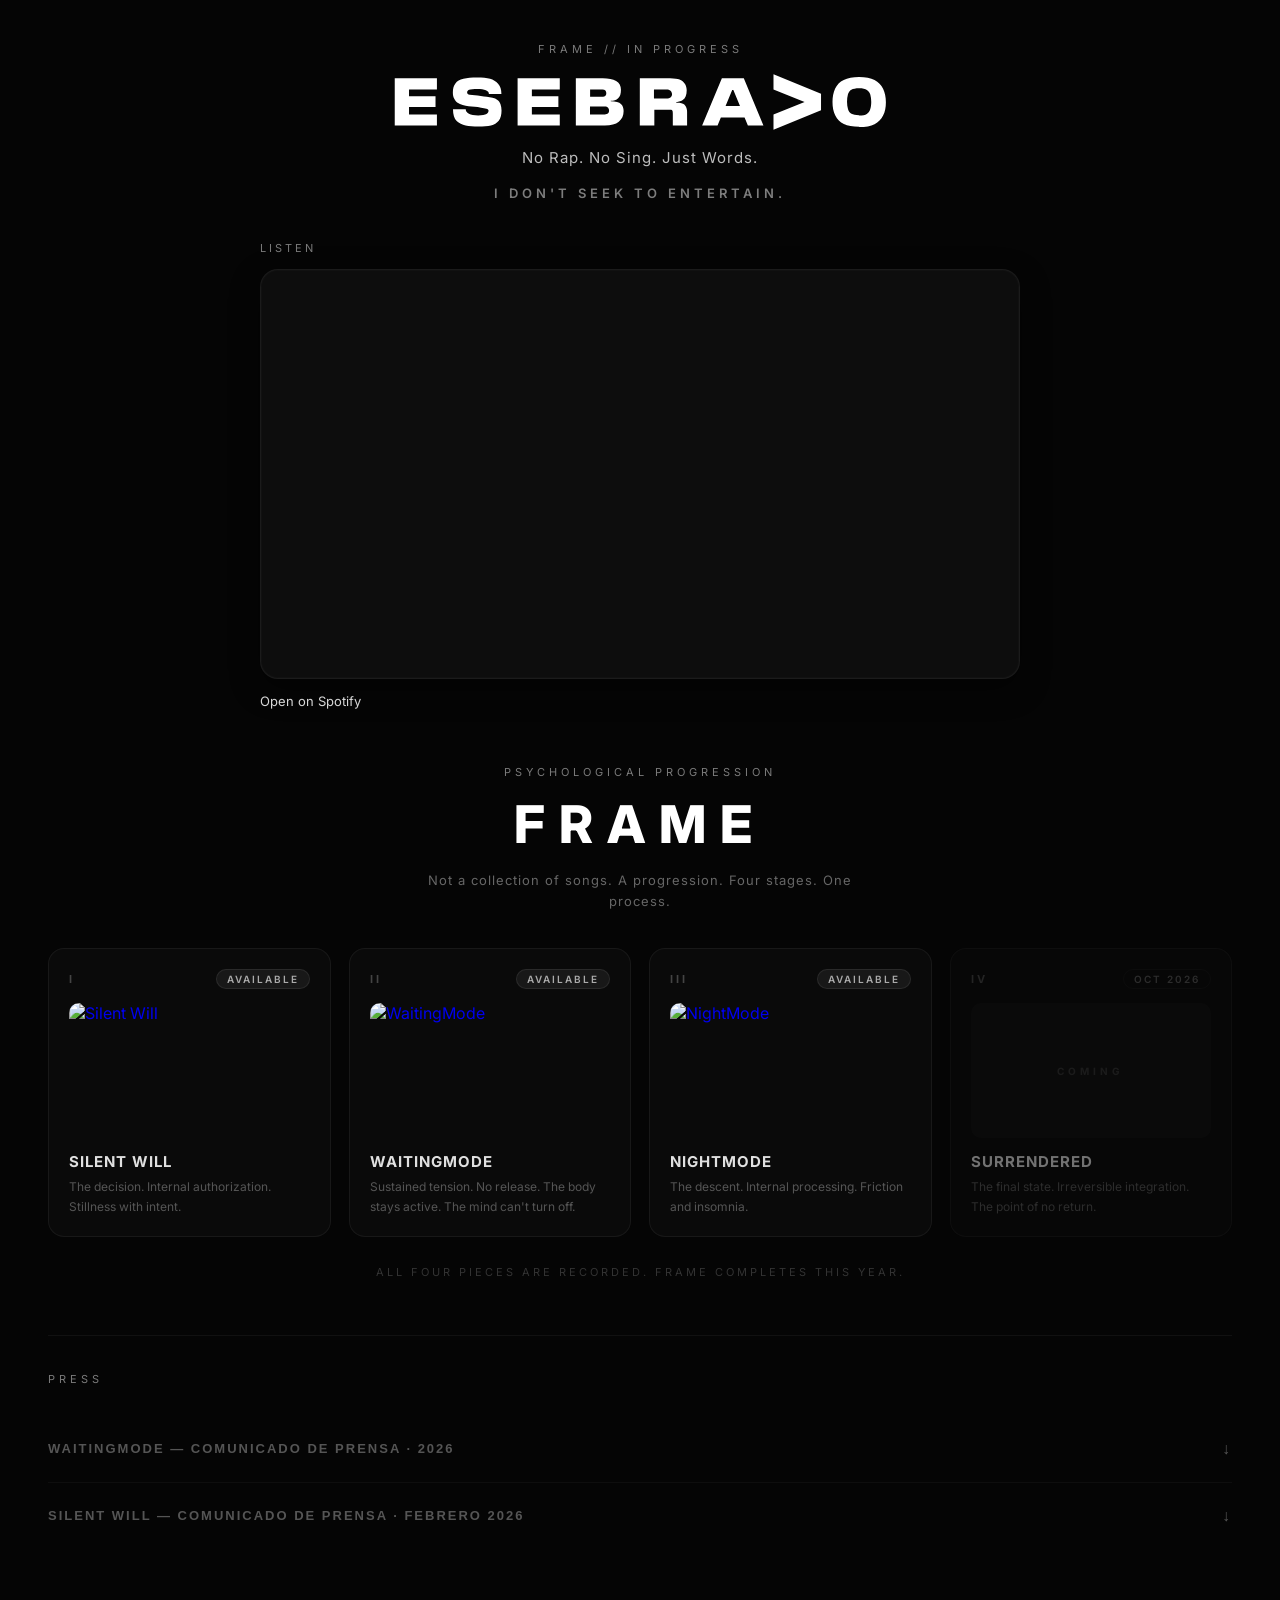
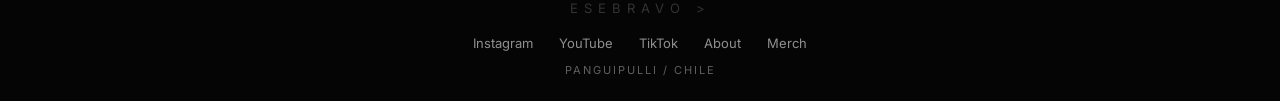
==== commit c8425946: "correccion error" ====
--- a/index.html
+++ b/index.html
@@ -148,160 +148,6 @@
 
     </section>
 
-    <!-- MERCH -->
-    <section class="merch-section" id="merch">
-
-      <div class="merch-header">
-        <span class="micro-text">OBJECTS</span>
-        <h2 class="merch-title">MERCH</h2>
-        <p class="merch-subtitle">Ediciones físicas. Stock limitado. Pago por transferencia, envío coordinado.</p>
-      </div>
-
-      <div class="merch-grid">
-
-        <!-- EP FRAME -->
-        <div class="merch-card">
-          <div class="merch-card-visual merch-card-visual--ep">
-            <span class="merch-card-label-img">FRAME</span>
-            <span class="merch-card-sublabel">EP · 2026</span>
-          </div>
-          <div class="merch-card-info">
-            <div class="merch-card-top">
-              <h3 class="merch-card-title">FRAME — EP Físico</h3>
-              <span class="merch-price">$XX.000</span>
-            </div>
-            <p class="merch-card-desc">Progresión completa. Cuatro etapas. Edición física limitada.</p>
-            <button class="merch-btn" onclick="openMerchForm('FRAME — EP Físico')">Quiero este</button>
-          </div>
-        </div>
-
-        <!-- POLERA FRAME COVER -->
-        <div class="merch-card">
-          <div class="merch-card-visual merch-card-visual--tee">
-            <span class="merch-card-label-img">FRAME</span>
-            <span class="merch-card-sublabel">Polera · Portada</span>
-          </div>
-          <div class="merch-card-info">
-            <div class="merch-card-top">
-              <h3 class="merch-card-title">Polera — FRAME Cover</h3>
-              <span class="merch-price">$XX.000</span>
-            </div>
-            <p class="merch-card-desc">Negra. Estampado portada del EP. Tallas S / M / L / XL.</p>
-            <button class="merch-btn" onclick="openMerchForm('Polera — FRAME Cover')">Quiero esta</button>
-          </div>
-        </div>
-
-        <!-- POLERA SILENT WILL -->
-        <div class="merch-card merch-card--soon">
-          <div class="merch-card-visual merch-card-visual--tee">
-            <span class="merch-card-label-img">I</span>
-            <span class="merch-card-sublabel">Silent Will</span>
-          </div>
-          <div class="merch-card-info">
-            <div class="merch-card-top">
-              <h3 class="merch-card-title">Polera — Silent Will</h3>
-              <span class="merch-coming-tag">Pronto</span>
-            </div>
-            <p class="merch-card-desc">Negra. Estado I. Estampado exclusivo.</p>
-            <button class="merch-btn merch-btn--disabled" disabled>Próximamente</button>
-          </div>
-        </div>
-
-        <!-- POLERA WAITINGMODE -->
-        <div class="merch-card merch-card--soon">
-          <div class="merch-card-visual merch-card-visual--tee">
-            <span class="merch-card-label-img">II</span>
-            <span class="merch-card-sublabel">WaitingMode</span>
-          </div>
-          <div class="merch-card-info">
-            <div class="merch-card-top">
-              <h3 class="merch-card-title">Polera — WaitingMode</h3>
-              <span class="merch-coming-tag">Pronto</span>
-            </div>
-            <p class="merch-card-desc">Negra. Estado II. Estampado exclusivo.</p>
-            <button class="merch-btn merch-btn--disabled" disabled>Próximamente</button>
-          </div>
-        </div>
-
-        <!-- POLERA NIGHTMODE -->
-        <div class="merch-card merch-card--soon">
-          <div class="merch-card-visual merch-card-visual--tee">
-            <span class="merch-card-label-img">III</span>
-            <span class="merch-card-sublabel">NightMode</span>
-          </div>
-          <div class="merch-card-info">
-            <div class="merch-card-top">
-              <h3 class="merch-card-title">Polera — NightMode</h3>
-              <span class="merch-coming-tag">Julio 2026</span>
-            </div>
-            <p class="merch-card-desc">Negra. Estado III. Estampado exclusivo.</p>
-            <button class="merch-btn merch-btn--disabled" disabled>Próximamente</button>
-          </div>
-        </div>
-
-        <!-- POLERA SURRENDERED -->
-        <div class="merch-card merch-card--soon">
-          <div class="merch-card-visual merch-card-visual--tee">
-            <span class="merch-card-label-img">IV</span>
-            <span class="merch-card-sublabel">Surrendered</span>
-          </div>
-          <div class="merch-card-info">
-            <div class="merch-card-top">
-              <h3 class="merch-card-title">Polera — Surrendered</h3>
-              <span class="merch-coming-tag">Oct 2026</span>
-            </div>
-            <p class="merch-card-desc">Negra. Estado IV. Estampado exclusivo.</p>
-            <button class="merch-btn merch-btn--disabled" disabled>Próximamente</button>
-          </div>
-        </div>
-
-      </div>
-
-    </section>
-
-    <!-- MERCH FORM MODAL -->
-    <div class="merch-modal" id="merch-modal">
-      <div class="merch-modal-box">
-        <button class="merch-modal-close" onclick="closeMerchForm()">✕</button>
-        <span class="micro-text">CONTACTO</span>
-        <h3 class="merch-modal-title" id="merch-modal-product"></h3>
-        <p class="merch-modal-desc">Te contactaremos para coordinar pago por transferencia y envío.</p>
-        <div class="merch-form">
-          <div class="merch-field">
-            <label class="merch-label">Nombre</label>
-            <input type="text" class="merch-input" id="merch-name" placeholder="Tu nombre">
-          </div>
-          <div class="merch-field">
-            <label class="merch-label">Email</label>
-            <input type="email" class="merch-input" id="merch-email" placeholder="tu@email.com">
-          </div>
-          <div class="merch-field merch-field--size" id="merch-size-field">
-            <label class="merch-label">Talla</label>
-            <div class="merch-sizes">
-              <button class="merch-size-btn" onclick="selectSize(this)">S</button>
-              <button class="merch-size-btn" onclick="selectSize(this)">M</button>
-              <button class="merch-size-btn" onclick="selectSize(this)">L</button>
-              <button class="merch-size-btn" onclick="selectSize(this)">XL</button>
-            </div>
-          </div>
-          <div class="merch-field">
-            <label class="merch-label">Región / Ciudad</label>
-            <input type="text" class="merch-input" id="merch-city" placeholder="Santiago, Panguipulli...">
-          </div>
-          <div class="merch-field">
-            <label class="merch-label">Mensaje (opcional)</label>
-            <textarea class="merch-input merch-textarea" id="merch-message" placeholder="Alguna duda o comentario"></textarea>
-          </div>
-          <button class="merch-submit" onclick="submitMerchForm()">Enviar solicitud</button>
-          <p class="merch-form-note">No hay pago online. Te respondemos por email para coordinar.</p>
-        </div>
-        <div class="merch-success" id="merch-success">
-          <span class="merch-success-icon">></span>
-          <p>Solicitud recibida. Te contactamos pronto.</p>
-        </div>
-      </div>
-    </div>
-
     <!-- PRESS -->
     <section class="press-section">
 
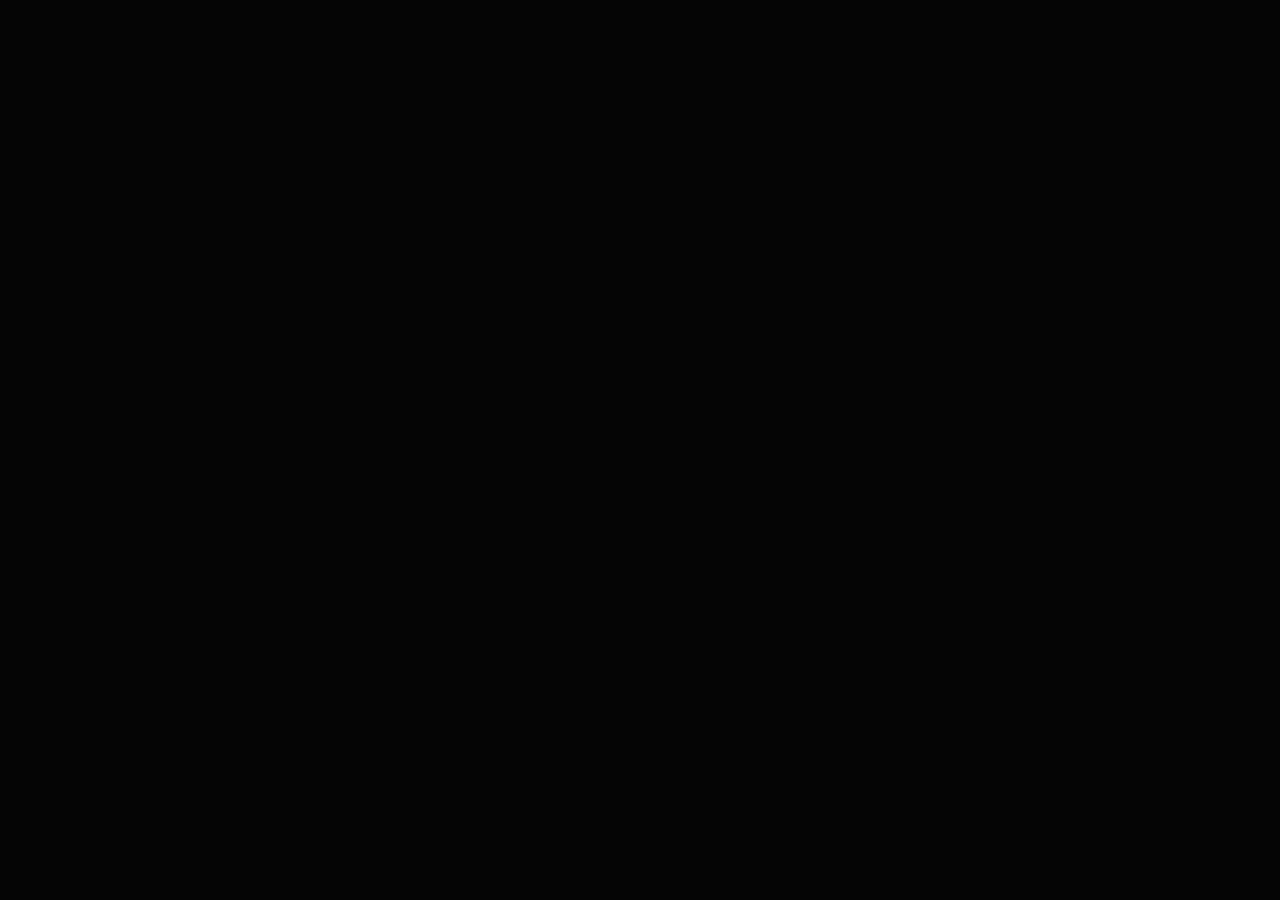
==== commit 6fa6d571: "new" ====
--- a/index.html
+++ b/index.html
@@ -1,326 +1,169 @@
 <!DOCTYPE html>
-<html lang="en">
+<html>
 <head>
-  <meta charset="UTF-8">
-  <meta name="viewport" content="width=device-width, initial-scale=1.0">
-  <title>ESEBRAVO | Official Site</title>
-  <meta name="description" content="Official site of ESEBRAVO. Dark conscious spoken word from Chile. Listen to Silent Will and WaitingMode.">
-  <meta name="keywords" content="ESEBRAVO, Silent Will, WaitingMode, NightMode, Surrendered, FRAME, spoken word Chile, dark spoken word, ESEBRAVO official">
-  <meta name="author" content="Sebastián Bravo">
-  <meta name="robots" content="index, follow">
-  <meta name="theme-color" content="#050505">
-  <link rel="canonical" href="https://www.esebravo.cl/">
-  <link rel="icon" type="image/svg+xml" href="images/favicon.svg">
-  <meta property="og:title" content="ESEBRAVO | Official Site">
-  <meta property="og:description" content="No Rap. No Sing. Just Words.">
-  <meta property="og:type" content="website">
-  <meta property="og:url" content="https://www.esebravo.cl/">
-  <meta property="og:image" content="https://www.esebravo.cl/images/og-cover.jpg">
-  <meta property="og:site_name" content="ESEBRAVO">
-  <meta name="twitter:card" content="summary_large_image">
-  <meta name="twitter:title" content="ESEBRAVO | Official Site">
-  <meta name="twitter:description" content="Dark conscious spoken word from Chile.">
-  <meta name="twitter:image" content="https://www.esebravo.cl/images/og-cover.jpg">
-  <link rel="preconnect" href="https://fonts.googleapis.com">
-  <link rel="preconnect" href="https://fonts.gstatic.com" crossorigin>
-  <link href="https://fonts.googleapis.com/css2?family=Inter:wght@300;400;500;700;800&display=swap" rel="stylesheet">
-  <link rel="stylesheet" href="style.css">
-  <script type="application/ld+json">
-  {
-    "@context":"https://schema.org",
-    "@type":"MusicGroup",
-    "name":"ESEBRAVO",
-    "url":"https://www.esebravo.cl",
-    "genre":"Spoken Word",
-    "sameAs":[
-      "https://www.instagram.com/esebravo.cl",
-      "https://www.youtube.com/@esebravo-cl",
-      "https://open.spotify.com/artist/5J7Ldxzw9xgJoKephTWvuB",
-      "https://www.tiktok.com/@esebravo.cl"
-    ]
-  }
-  </script>
+<meta charset="utf-8">
+<meta name="viewport" content="width=device-width, initial-scale=1">
+<script src="./support.js"></script>
 </head>
 <body>
+<x-dc>
+<helmet>
+  <link rel="preconnect" href="https://fonts.googleapis.com">
+  <link rel="stylesheet" href="https://fonts.googleapis.com/css2?family=Space+Grotesk:wght@500;700&family=Archivo+Black&family=Inter:wght@400;500;600&family=Space+Mono:wght@400;700&display=swap">
+  <style>
+    body { margin: 0; background: #050505; }
+    ::selection { background: #ffffff; color: #050505; }
+    a { color: inherit; text-decoration: none; }
+    .frame-card:hover .frame-thumb { transform: scale(1.03); filter: grayscale(0%) brightness(0.9); }
+    .frame-card:hover .frame-title { color: #ffffff; }
+    .ig-btn:hover { background: #ffffff; color: #050505; }
+    .foot-link:hover { color: #ffffff; }
+  </style>
+</helmet>
 
-  <main class="site-wrapper">
+<div style="position:relative; background:#050505; color:#e8e8e6; font-family:'Inter',sans-serif; min-height:100vh; overflow-x:hidden;">
+
+  <div style="position:fixed; inset:0; pointer-events:none; opacity:0.08; z-index:1; background-image:url('data:image/svg+xml;utf8,&lt;svg xmlns=%22http://www.w3.org/2000/svg%22 width=%22120%22 height=%22120%22&gt;&lt;filter id=%22n%22&gt;&lt;feTurbulence type=%22fractalNoise%22 baseFrequency=%220.9%22 numOctaves=%222%22 stitchTiles=%22stitch%22/&gt;&lt;/filter&gt;&lt;rect width=%22100%25%22 height=%22100%25%22 filter=%22url(%23n)%22/&gt;&lt;/svg&gt;');"></div>
+
+  <div style="position:relative; z-index:2;">
 
     <!-- HERO -->
-    <section class="hero">
-      <span class="micro-text">FRAME // IN PROGRESS</span>
-      <h1 class="brand-title">
-        <span>ESEBRAVO</span>
-        <img src="images/logo-esebravo.svg" alt="ESEBRAVO">
-      </h1>
-      <p class="tagline">No Rap. No Sing. Just Words.</p>
-      <p class="statement">I DON'T SEEK TO ENTERTAIN.</p>
+    <section style="min-height:92vh; display:flex; flex-direction:column; align-items:center; justify-content:center; text-align:center; padding:40px 24px; border-bottom:1px solid rgba(255,255,255,0.08);">
+      <div style="font-family:'Space Mono',monospace; font-size:12px; letter-spacing:0.25em; color:#6b6b6b; text-transform:uppercase; margin-bottom:32px;">FRAME // A PSYCHOLOGICAL PROGRESSION</div>
+      <h1 style="font-family:'Archivo Black',sans-serif; font-size:clamp(56px,13vw,168px); line-height:0.9; letter-spacing:-0.01em; margin:0; color:#ffffff; text-transform:uppercase;">ESEBRAVO</h1>
+      <div style="font-family:'Space Grotesk',sans-serif; font-weight:500; font-size:clamp(16px,2.4vw,24px); letter-spacing:0.08em; color:#9a9a9a; text-transform:uppercase; margin-top:28px;">No Rap. No Sing. Just Words.</div>
     </section>
 
-    <!-- LISTEN -->
-    <section class="listen-section">
-      <span class="block-label">LISTEN</span>
-      <div class="embed-shell">
-        <iframe
-          style="border-radius:12px;"
-          src="https://open.spotify.com/embed/artist/5J7Ldxzw9xgJoKephTWvuB?utm_source=generator&theme=0"
-          width="100%" height="380" frameborder="0"
-          allowfullscreen=""
-          allow="autoplay; clipboard-write; encrypted-media; fullscreen; picture-in-picture"
-          loading="lazy">
-        </iframe>
+    <!-- SPOTIFY -->
+    <section style="padding:64px 24px; max-width:900px; margin:0 auto; border-bottom:1px solid rgba(255,255,255,0.08);">
+      <div style="background:#0a0a0a; border:1px solid rgba(255,255,255,0.1); border-radius:16px; padding:16px; box-shadow:0 20px 60px rgba(0,0,0,0.5);">
+        <iframe style="border-radius:12px; display:block;" src="https://open.spotify.com/embed/artist/5J7Ldxzw9xgJoKephTWvuB?theme=0" width="100%" height="380" frameborder="0" allowfullscreen="" allow="autoplay; clipboard-write; encrypted-media; fullscreen; picture-in-picture" loading="lazy" title="ESEBRAVO on Spotify"></iframe>
       </div>
-      <a href="https://open.spotify.com/artist/5J7Ldxzw9xgJoKephTWvuB" target="_blank" class="block-link">Open on Spotify</a>
     </section>
 
-    <!-- FRAME ARC -->
-    <section class="frame-section">
-
-      <div class="frame-header">
-        <span class="micro-text">PSYCHOLOGICAL PROGRESSION</span>
-        <h2 class="frame-title">FRAME</h2>
-        <p class="frame-subtitle">Not a collection of songs. A progression. Four stages. One process.</p>
+    <!-- FRAME / YOUTUBE -->
+    <section style="padding:88px 24px 56px; max-width:1240px; margin:0 auto;">
+      <div style="text-align:center; margin-bottom:56px;">
+        <div style="font-family:'Space Mono',monospace; font-size:12px; letter-spacing:0.25em; color:#6b6b6b; text-transform:uppercase; margin-bottom:16px;">PSYCHOLOGICAL PROGRESSION</div>
+        <h2 style="font-family:'Archivo Black',sans-serif; font-size:clamp(40px,7vw,88px); color:#ffffff; margin:0; text-transform:uppercase; letter-spacing:-0.01em;">FRAME</h2>
+        <p style="font-family:'Inter',sans-serif; font-size:16px; color:#8a8a8a; max-width:520px; margin:20px auto 0; line-height:1.6;">Not a collection of songs. A progression. Four stages. One process.</p>
       </div>
 
-      <div class="frame-grid">
+      <div style="display:grid; grid-template-columns:repeat(auto-fit, minmax(240px,1fr)); gap:20px;">
 
-        <article class="frame-card available">
-          <div class="frame-card-top">
-            <span class="frame-number">I</span>
-            <span class="frame-status available-tag">Available</span>
+        <a class="frame-card" href="https://youtu.be/OfQYFG7v7Mw" target="_blank" rel="noopener" style="display:flex; flex-direction:column; border:1px solid rgba(255,255,255,0.1); border-radius:12px; overflow:hidden; background:#0a0a0a;">
+          <div style="position:relative; aspect-ratio:16/9; overflow:hidden; background:#111;">
+            <img class="frame-thumb" src="https://img.youtube.com/vi/OfQYFG7v7Mw/maxresdefault.jpg" alt="Silent Will" style="width:100%; height:100%; object-fit:cover; filter:grayscale(70%) brightness(0.6); transition:all 0.3s ease;">
+            <div style="position:absolute; top:12px; left:14px; font-family:'Space Mono',monospace; font-size:11px; letter-spacing:0.15em; color:#c8c8c8; text-transform:uppercase;">Available</div>
           </div>
-          <a href="https://youtu.be/OfQYFG7v7Mw?si=tVXZvI66Qt-7ufUt" target="_blank" class="frame-thumb">
-            <img src="https://img.youtube.com/vi/OfQYFG7v7Mw/maxresdefault.jpg" alt="Silent Will">
-            <span class="frame-play">&#9654;</span>
-          </a>
-          <div class="frame-card-info">
-            <h3 class="frame-card-title">Silent Will</h3>
-            <p class="frame-card-desc">The decision. Internal authorization. Stillness with intent.</p>
+          <div style="padding:20px;">
+            <div style="font-family:'Space Mono',monospace; font-size:12px; color:#6b6b6b; margin-bottom:8px;">I</div>
+            <div class="frame-title" style="font-family:'Space Grotesk',sans-serif; font-weight:700; font-size:18px; color:#e8e8e6; text-transform:uppercase; letter-spacing:0.02em; margin-bottom:10px; transition:color 0.2s;">Silent Will</div>
+            <p style="font-family:'Inter',sans-serif; font-size:13px; color:#7a7a7a; line-height:1.55; margin:0;">The decision. Internal authorization. Stillness with intent.</p>
           </div>
-        </article>
+        </a>
 
-        <article class="frame-card available">
-          <div class="frame-card-top">
-            <span class="frame-number">II</span>
-            <span class="frame-status available-tag">Available</span>
+        <a class="frame-card" href="https://youtu.be/FdyIWd3ahIY" target="_blank" rel="noopener" style="display:flex; flex-direction:column; border:1px solid rgba(255,255,255,0.1); border-radius:12px; overflow:hidden; background:#0a0a0a;">
+          <div style="position:relative; aspect-ratio:16/9; overflow:hidden; background:#111;">
+            <img class="frame-thumb" src="https://img.youtube.com/vi/FdyIWd3ahIY/maxresdefault.jpg" alt="WaitingMode" style="width:100%; height:100%; object-fit:cover; filter:grayscale(70%) brightness(0.6); transition:all 0.3s ease;">
+            <div style="position:absolute; top:12px; left:14px; font-family:'Space Mono',monospace; font-size:11px; letter-spacing:0.15em; color:#c8c8c8; text-transform:uppercase;">Available</div>
           </div>
-          <a href="https://youtu.be/FdyIWd3ahIY?si=LudIxdhQqvJyKwCG" target="_blank" class="frame-thumb">
-            <img src="https://img.youtube.com/vi/FdyIWd3ahIY/maxresdefault.jpg" alt="WaitingMode">
-            <span class="frame-play">&#9654;</span>
-          </a>
-          <div class="frame-card-info">
-            <h3 class="frame-card-title">WaitingMode</h3>
-            <p class="frame-card-desc">Sustained tension. No release. The body stays active. The mind can't turn off.</p>
+          <div style="padding:20px;">
+            <div style="font-family:'Space Mono',monospace; font-size:12px; color:#6b6b6b; margin-bottom:8px;">II</div>
+            <div class="frame-title" style="font-family:'Space Grotesk',sans-serif; font-weight:700; font-size:18px; color:#e8e8e6; text-transform:uppercase; letter-spacing:0.02em; margin-bottom:10px; transition:color 0.2s;">WaitingMode</div>
+            <p style="font-family:'Inter',sans-serif; font-size:13px; color:#7a7a7a; line-height:1.55; margin:0;">Sustained tension. No release. The body stays active. The mind can't turn off.</p>
           </div>
-        </article>
+        </a>
 
-        <article class="frame-card available">
-          <div class="frame-card-top">
-            <span class="frame-number">III</span>
-            <span class="frame-status available-tag">Available</span>
+        <a class="frame-card" href="https://youtu.be/gmtI3ZWMgnE" target="_blank" rel="noopener" style="display:flex; flex-direction:column; border:1px solid rgba(255,255,255,0.1); border-radius:12px; overflow:hidden; background:#0a0a0a;">
+          <div style="position:relative; aspect-ratio:16/9; overflow:hidden; background:#111;">
+            <img class="frame-thumb" src="https://img.youtube.com/vi/gmtI3ZWMgnE/maxresdefault.jpg" alt="NightMode" style="width:100%; height:100%; object-fit:cover; filter:grayscale(70%) brightness(0.6); transition:all 0.3s ease;">
+            <div style="position:absolute; top:12px; left:14px; font-family:'Space Mono',monospace; font-size:11px; letter-spacing:0.15em; color:#c8c8c8; text-transform:uppercase;">Available</div>
           </div>
-          <a href="https://youtu.be/gmtI3ZWMgnE" target="_blank" class="frame-thumb">
-            <img src="https://img.youtube.com/vi/gmtI3ZWMgnE/maxresdefault.jpg" alt="NightMode">
-            <span class="frame-play">▶</span>
-          </a>
-          <div class="frame-card-info">
-            <h3 class="frame-card-title">NightMode</h3>
-            <p class="frame-card-desc">The descent. Internal processing. Friction and insomnia.</p>
+          <div style="padding:20px;">
+            <div style="font-family:'Space Mono',monospace; font-size:12px; color:#6b6b6b; margin-bottom:8px;">III</div>
+            <div class="frame-title" style="font-family:'Space Grotesk',sans-serif; font-weight:700; font-size:18px; color:#e8e8e6; text-transform:uppercase; letter-spacing:0.02em; margin-bottom:10px; transition:color 0.2s;">NightMode</div>
+            <p style="font-family:'Inter',sans-serif; font-size:13px; color:#7a7a7a; line-height:1.55; margin:0;">The descent. Internal processing. Friction and insomnia.</p>
           </div>
-        </article>
+        </a>
 
-        <article class="frame-card upcoming">
-          <div class="frame-card-top">
-            <span class="frame-number">IV</span>
-            <span class="frame-status upcoming-tag">Oct 2026</span>
+        <div style="display:flex; flex-direction:column; border:1px solid rgba(255,255,255,0.08); border-radius:12px; overflow:hidden; background:#0a0a0a; opacity:0.5;">
+          <div style="position:relative; aspect-ratio:16/9; background:#000; display:flex; align-items:center; justify-content:center; border-bottom:1px solid rgba(255,255,255,0.06);">
+            <span style="font-family:'Space Mono',monospace; font-size:13px; letter-spacing:0.3em; color:#4a4a4a; text-transform:uppercase;">COMING</span>
           </div>
-          <div class="frame-thumb placeholder">
-            <span class="frame-coming">COMING</span>
+          <div style="padding:20px;">
+            <div style="font-family:'Space Mono',monospace; font-size:12px; color:#5a5a5a; margin-bottom:8px;">IV</div>
+            <div style="font-family:'Space Grotesk',sans-serif; font-weight:700; font-size:18px; color:#8a8a8a; text-transform:uppercase; letter-spacing:0.02em; margin-bottom:10px;">Surrendered</div>
+            <p style="font-family:'Inter',sans-serif; font-size:13px; color:#5a5a5a; line-height:1.55; margin:0 0 10px;">The final state. Irreversible integration. The point of no return.</p>
+            <div style="font-family:'Space Mono',monospace; font-size:11px; letter-spacing:0.15em; color:#5a5a5a; text-transform:uppercase;">Oct 2026</div>
           </div>
-          <div class="frame-card-info">
-            <h3 class="frame-card-title">Surrendered</h3>
-            <p class="frame-card-desc">The final state. Irreversible integration. The point of no return.</p>
-          </div>
-        </article>
+        </div>
 
       </div>
 
-      <p class="frame-note">All four pieces are recorded. FRAME completes this year.</p>
-
+      <p style="text-align:center; font-family:'Inter',sans-serif; font-size:13px; color:#5a5a5a; margin-top:40px;">All four pieces recorded. FRAME completes this year.</p>
     </section>
 
-    <!-- PRESS -->
-    <section class="press-section">
+    <!-- INSTAGRAM -->
+    <section style="padding:56px 24px; text-align:center; border-top:1px solid rgba(255,255,255,0.08);">
+      <a class="ig-btn" href="https://instagram.com/esebravo.cl" target="_blank" rel="noopener" style="display:inline-block; padding:16px 40px; border:1px solid rgba(255,255,255,0.25); border-radius:100px; font-family:'Space Grotesk',sans-serif; font-weight:500; font-size:14px; letter-spacing:0.1em; text-transform:uppercase; color:#e8e8e6; transition:all 0.2s ease;">Follow on Instagram</a>
+    </section>
 
-      <div class="press-section-header">
-        <span class="micro-text">PRESS</span>
-      </div>
+    <!-- FRAME - LA OBRA -->
+    <section style="padding:88px 24px; max-width:760px; margin:0 auto; border-top:1px solid rgba(255,255,255,0.08); text-align:center;">
+      <div style="font-family:'Space Mono',monospace; font-size:12px; letter-spacing:0.25em; color:#6b6b6b; text-transform:uppercase; margin-bottom:16px;">THE WORK</div>
+      <h2 style="font-family:'Archivo Black',sans-serif; font-size:clamp(36px,6vw,64px); color:#ffffff; margin:0 0 28px; text-transform:uppercase; letter-spacing:-0.01em;">FRAME</h2>
+      <p style="font-family:'Inter',sans-serif; font-size:16px; color:#9a9a9a; line-height:1.75; margin:0 0 56px;">FRAME is not a collection of songs. It's a psychological progression in four stages, one continuous process about control, surrender and the internal states that don't fit into labels. The spoken voice is the thread. Each chapter changes its skin, in sound and in image, but the process is one.</p>
 
-      <div class="press-item">
-        <button class="press-toggle" onclick="togglePress('press-waitingmode')">
-          <span class="press-toggle-label">
-            WAITINGMODE — Comunicado de Prensa · 2026
-            <span class="press-arrow" id="arrow-press-waitingmode">&#8595;</span>
-          </span>
-        </button>
-        <div class="press-content" id="press-waitingmode">
-          <div class="press-body">
-            <h2 class="press-heading">ESEBRAVO lanza WAITINGMODE,<br>segunda parte de su obra FRAME</h2>
-            <p>Sebastián Bravo presenta WAITINGMODE bajo su proyecto ESEBRAVO. La pieza es el segundo movimiento de FRAME, una obra dividida en cuatro etapas que funciona como progresión psicológica, no como colección de canciones. Cada parte empuja a la siguiente y muestra un estado mental distinto dentro del mismo proceso.</p>
-            <p>Si SILENT WILL fue el momento de decidir — de autorizar algo internamente — WAITINGMODE viene justo después. Es la suspensión que sigue a esa decisión: el tiempo se alarga, el cuerpo sigue activo, la mente no se puede apagar. No es espera pasiva. Es tensión sostenida.</p>
-            <blockquote class="press-quote">"No hice una canción sobre esperar. Hice la sensación de estar esperando."</blockquote>
-            <p>La pieza fue compuesta en Panguipulli y grabada en Moreno Estudio, Santiago, junto a Nicolás Moreno. La base sonora es tensa, repetitiva y oscura — el pulso permanece vivo durante toda la escucha, pero nunca llega al descanso. La voz no explica ni narra: habita el estado desde adentro y lo sostiene hasta el final.</p>
-            <div class="press-arc">
-              <h3>FRAME — Las cuatro etapas</h3>
-              <ol>
-                <li><strong>Silent Will</strong> — La decisión. <em>(Disponible)</em></li>
-                <li><strong>WaitingMode</strong> — La espera sostenida. <em>(Disponible)</em></li>
-                <li><strong>NightMode</strong> — La mente bajando al tramo oscuro. <em>(Julio 2026)</em></li>
-                <li><strong>Surrendered</strong> — Cuando ya no hay retorno. <em>(Octubre 2026)</em></li>
-              </ol>
-              <p>Las cuatro piezas están grabadas. FRAME se completa este año.</p>
-            </div>
-            <div class="press-data">
-              <div class="press-data-col">
-                <span>Artista</span><strong>ESEBRAVO</strong>
-                <span>Origen</span><strong>Chile / Panguipulli</strong>
-                <span>Género</span><strong>Dark electronic / experimental</strong>
-                <span>Proyecto</span><strong>FRAME</strong>
-              </div>
-              <div class="press-data-col">
-                <span>Lanzamiento</span><strong>WaitingMode · 2026</strong>
-                <span>YouTube</span><a href="https://www.youtube.com/@esebravo-cl" target="_blank">@esebravo-cl</a>
-                <span>Spotify</span><a href="https://open.spotify.com/artist/5J7Ldxzw9xgJoKephTWvuB" target="_blank">ESEBRAVO</a>
-                <span>Instagram</span><a href="https://www.instagram.com/esebravo.cl" target="_blank">@esebravo.cl</a>
-              </div>
-            </div>
-            <p class="press-bio-ref">Para trayectoria completa del artista, ver <a href="about.html">About</a>.</p>
+      <div style="display:flex; flex-direction:column; gap:0; text-align:left; border-top:1px solid rgba(255,255,255,0.08);">
+        <div style="display:flex; gap:20px; padding:24px 0; border-bottom:1px solid rgba(255,255,255,0.08);">
+          <div style="font-family:'Space Mono',monospace; font-size:14px; color:#6b6b6b; flex-shrink:0;">I</div>
+          <div>
+            <div style="font-family:'Space Grotesk',sans-serif; font-weight:700; font-size:17px; color:#e8e8e6; text-transform:uppercase; letter-spacing:0.02em; margin-bottom:6px;">Silent Will</div>
+            <p style="font-family:'Inter',sans-serif; font-size:14px; color:#7a7a7a; line-height:1.55; margin:0;">The decision. Internal authorization. Stillness with intent.</p>
+          </div>
+        </div>
+        <div style="display:flex; gap:20px; padding:24px 0; border-bottom:1px solid rgba(255,255,255,0.08);">
+          <div style="font-family:'Space Mono',monospace; font-size:14px; color:#6b6b6b; flex-shrink:0;">II</div>
+          <div>
+            <div style="font-family:'Space Grotesk',sans-serif; font-weight:700; font-size:17px; color:#e8e8e6; text-transform:uppercase; letter-spacing:0.02em; margin-bottom:6px;">WaitingMode</div>
+            <p style="font-family:'Inter',sans-serif; font-size:14px; color:#7a7a7a; line-height:1.55; margin:0;">Sustained tension. No release. The mind can't turn off.</p>
+          </div>
+        </div>
+        <div style="display:flex; gap:20px; padding:24px 0; border-bottom:1px solid rgba(255,255,255,0.08);">
+          <div style="font-family:'Space Mono',monospace; font-size:14px; color:#6b6b6b; flex-shrink:0;">III</div>
+          <div>
+            <div style="font-family:'Space Grotesk',sans-serif; font-weight:700; font-size:17px; color:#e8e8e6; text-transform:uppercase; letter-spacing:0.02em; margin-bottom:6px;">NightMode</div>
+            <p style="font-family:'Inter',sans-serif; font-size:14px; color:#7a7a7a; line-height:1.55; margin:0;">The descent. Internal processing. Friction and insomnia.</p>
+          </div>
+        </div>
+        <div style="display:flex; gap:20px; padding:24px 0; border-bottom:1px solid rgba(255,255,255,0.08);">
+          <div style="font-family:'Space Mono',monospace; font-size:14px; color:#6b6b6b; flex-shrink:0;">IV</div>
+          <div>
+            <div style="font-family:'Space Grotesk',sans-serif; font-weight:700; font-size:17px; color:#e8e8e6; text-transform:uppercase; letter-spacing:0.02em; margin-bottom:6px;">Surrendered</div>
+            <p style="font-family:'Inter',sans-serif; font-size:14px; color:#7a7a7a; line-height:1.55; margin:0;">The final state. Irreversible integration. The point of no return.</p>
           </div>
         </div>
       </div>
 
-      <div class="press-divider"></div>
-
-      <div class="press-item">
-        <button class="press-toggle" onclick="togglePress('press-silentwill')">
-          <span class="press-toggle-label">
-            SILENT WILL — Comunicado de Prensa · Febrero 2026
-            <span class="press-arrow" id="arrow-press-silentwill">&#8595;</span>
-          </span>
-        </button>
-        <div class="press-content" id="press-silentwill">
-          <div class="press-body">
-            <h2 class="press-heading">ESEBRAVO presenta SILENT WILL,<br>inicio formal de su obra FRAME</h2>
-            <p>Sebastián Bravo presenta SILENT WILL bajo su proyecto ESEBRAVO — una propuesta de spoken word oscuro que opera fuera de las estructuras tradicionales de la canción. La pieza marca el inicio formal del proyecto en su etapa actual y es el primer movimiento de FRAME, una progresión psicológica en cuatro partes.</p>
-            <p>SILENT WILL no narra hechos ni personajes. Se instala en estados mentales: presión, espera, contención y desplazamiento de conciencia. El silencio no es vacío — es una decisión activa. La obra propone que no reaccionar también es una forma de poder.</p>
-            <blockquote class="press-quote">"El silencio no es vacío. Es una decisión activa."</blockquote>
-            <p>La propuesta sonora es minimalista y densa, diseñada para sostener la incomodidad del oyente sin resolverla. Espacio y ritmo funcionan como estructura psicológica más que como acompañamiento musical. Grabado en Moreno Estudio, Santiago, junto a Nicolás Moreno.</p>
-            <div class="press-arc">
-              <h3>FRAME — Las cuatro etapas</h3>
-              <ol>
-                <li><strong>Silent Will</strong> — La decisión. <em>(Disponible)</em></li>
-                <li><strong>WaitingMode</strong> — La espera sostenida. <em>(Disponible)</em></li>
-                <li><strong>NightMode</strong> — La mente bajando al tramo oscuro. <em>(Julio 2026)</em></li>
-                <li><strong>Surrendered</strong> — Cuando ya no hay retorno. <em>(Octubre 2026)</em></li>
-              </ol>
-            </div>
-            <div class="press-data">
-              <div class="press-data-col">
-                <span>Artista</span><strong>ESEBRAVO</strong>
-                <span>Origen</span><strong>Chile / Panguipulli</strong>
-                <span>Género</span><strong>Dark electronic / experimental</strong>
-                <span>Proyecto</span><strong>FRAME</strong>
-              </div>
-              <div class="press-data-col">
-                <span>Lanzamiento</span><strong>Silent Will · Febrero 2026</strong>
-                <span>YouTube</span><a href="https://www.youtube.com/@esebravo-cl" target="_blank">@esebravo-cl</a>
-                <span>Spotify</span><a href="https://open.spotify.com/artist/5J7Ldxzw9xgJoKephTWvuB" target="_blank">ESEBRAVO</a>
-                <span>Instagram</span><a href="https://www.instagram.com/esebravo.cl" target="_blank">@esebravo.cl</a>
-              </div>
-            </div>
-            <p class="press-bio-ref">Para trayectoria completa del artista, ver <a href="about.html">About</a>.</p>
-          </div>
-        </div>
-      </div>
-
-    </section>
-
-    <!-- SUB BRAND -->
-    <section class="brand-mark">
-      <span>ESEBRAVO ></span>
+      <p style="font-family:'Inter',sans-serif; font-size:13px; color:#5a5a5a; margin-top:40px;">An arc that closes as an LP. October 2026.</p>
     </section>
 
     <!-- FOOTER -->
-    <footer class="footer">
-      <nav class="social-links">
-        <a href="https://instagram.com/esebravo.cl" target="_blank">Instagram</a>
-        <a href="https://youtube.com/@esebravo-cl" target="_blank">YouTube</a>
-        <a href="https://tiktok.com/@esebravo.cl" target="_blank">TikTok</a>
-        <a href="about.html">About</a>
-        <a href="#merch">Merch</a>
-      </nav>
-      <small>Panguipulli / Chile</small>
+    <footer style="padding:40px 24px 56px; text-align:center; border-top:1px solid rgba(255,255,255,0.08);">
+      <div style="display:flex; justify-content:center; flex-wrap:wrap; gap:28px; margin-bottom:24px;">
+        <a class="foot-link" href="https://instagram.com/esebravo.cl" target="_blank" rel="noopener" style="font-family:'Space Mono',monospace; font-size:12px; letter-spacing:0.15em; text-transform:uppercase; color:#7a7a7a; transition:color 0.2s;">Instagram</a>
+        <a class="foot-link" href="https://youtube.com/@esebravo-cl" target="_blank" rel="noopener" style="font-family:'Space Mono',monospace; font-size:12px; letter-spacing:0.15em; text-transform:uppercase; color:#7a7a7a; transition:color 0.2s;">YouTube</a>
+        <a class="foot-link" href="https://open.spotify.com/artist/5J7Ldxzw9xgJoKephTWvuB" target="_blank" rel="noopener" style="font-family:'Space Mono',monospace; font-size:12px; letter-spacing:0.15em; text-transform:uppercase; color:#7a7a7a; transition:color 0.2s;">Spotify</a>
+        <a class="foot-link" href="https://tiktok.com/@esebravo.cl" target="_blank" rel="noopener" style="font-family:'Space Mono',monospace; font-size:12px; letter-spacing:0.15em; text-transform:uppercase; color:#7a7a7a; transition:color 0.2s;">TikTok</a>
+      </div>
+      <div style="font-family:'Space Mono',monospace; font-size:11px; letter-spacing:0.2em; color:#4a4a4a; text-transform:uppercase;">Panguipulli / Chile</div>
     </footer>
 
-  </main>
+  </div>
+</div>
 
-  <script>
-    function togglePress(id) {
-      const content = document.getElementById(id);
-      const arrow = document.getElementById('arrow-' + id);
-      const isOpen = content.classList.contains('open');
-      content.classList.toggle('open', !isOpen);
-      arrow.innerHTML = isOpen ? '&#8595;' : '&#8593;';
-    }
-
-    let currentProduct = '';
-    let selectedSize = '';
-
-    function openMerchForm(product) {
-      currentProduct = product;
-      selectedSize = '';
-      document.getElementById('merch-modal-product').textContent = product;
-      document.getElementById('merch-name').value = '';
-      document.getElementById('merch-email').value = '';
-      document.getElementById('merch-city').value = '';
-      document.getElementById('merch-message').value = '';
-      document.querySelectorAll('.merch-size-btn').forEach(b => b.classList.remove('selected'));
-      document.getElementById('merch-success').style.display = 'none';
-      document.querySelector('.merch-form').style.display = 'flex';
-      const isTee = product.toLowerCase().includes('polera');
-      document.getElementById('merch-size-field').style.display = isTee ? 'flex' : 'none';
-      document.getElementById('merch-modal').classList.add('open');
-      document.body.style.overflow = 'hidden';
-    }
-
-    function closeMerchForm() {
-      document.getElementById('merch-modal').classList.remove('open');
-      document.body.style.overflow = '';
-    }
-
-    function selectSize(btn) {
-      document.querySelectorAll('.merch-size-btn').forEach(b => b.classList.remove('selected'));
-      btn.classList.add('selected');
-      selectedSize = btn.textContent;
-    }
-
-    function submitMerchForm() {
-      const name = document.getElementById('merch-name').value.trim();
-      const email = document.getElementById('merch-email').value.trim();
-      const city = document.getElementById('merch-city').value.trim();
-      if (!name || !email || !city) return;
-      const isTee = currentProduct.toLowerCase().includes('polera');
-      if (isTee && !selectedSize) {
-        document.querySelectorAll('.merch-size-btn').forEach(b => b.style.borderColor = 'rgba(255,255,255,.3)');
-        return;
-      }
-      document.querySelector('.merch-form').style.display = 'none';
-      document.getElementById('merch-success').style.display = 'flex';
-    }
-
-    document.getElementById('merch-modal').addEventListener('click', function(e) {
-      if (e.target === this) closeMerchForm();
-    });
-  </script>
-
+</x-dc>
+<script type="text/x-dc" data-dc-script data-props="{}"></script>
 </body>
 </html>
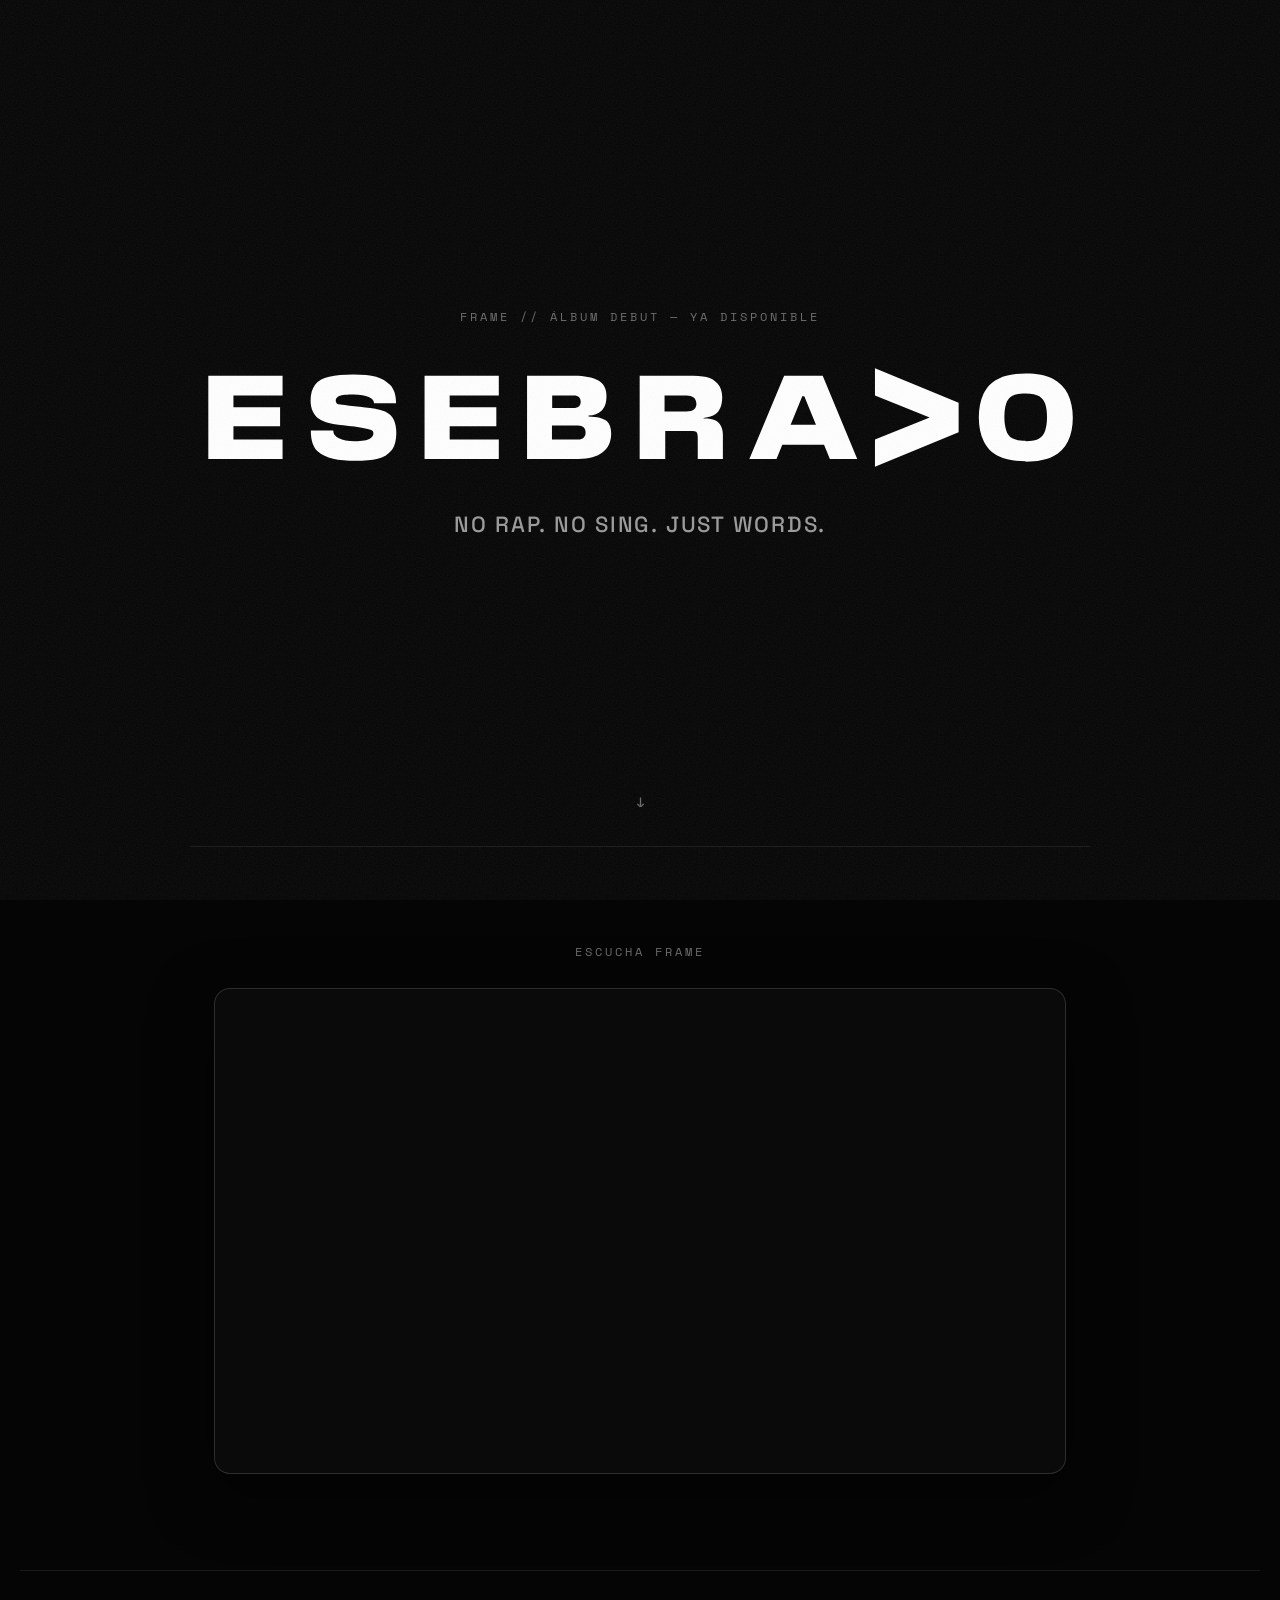
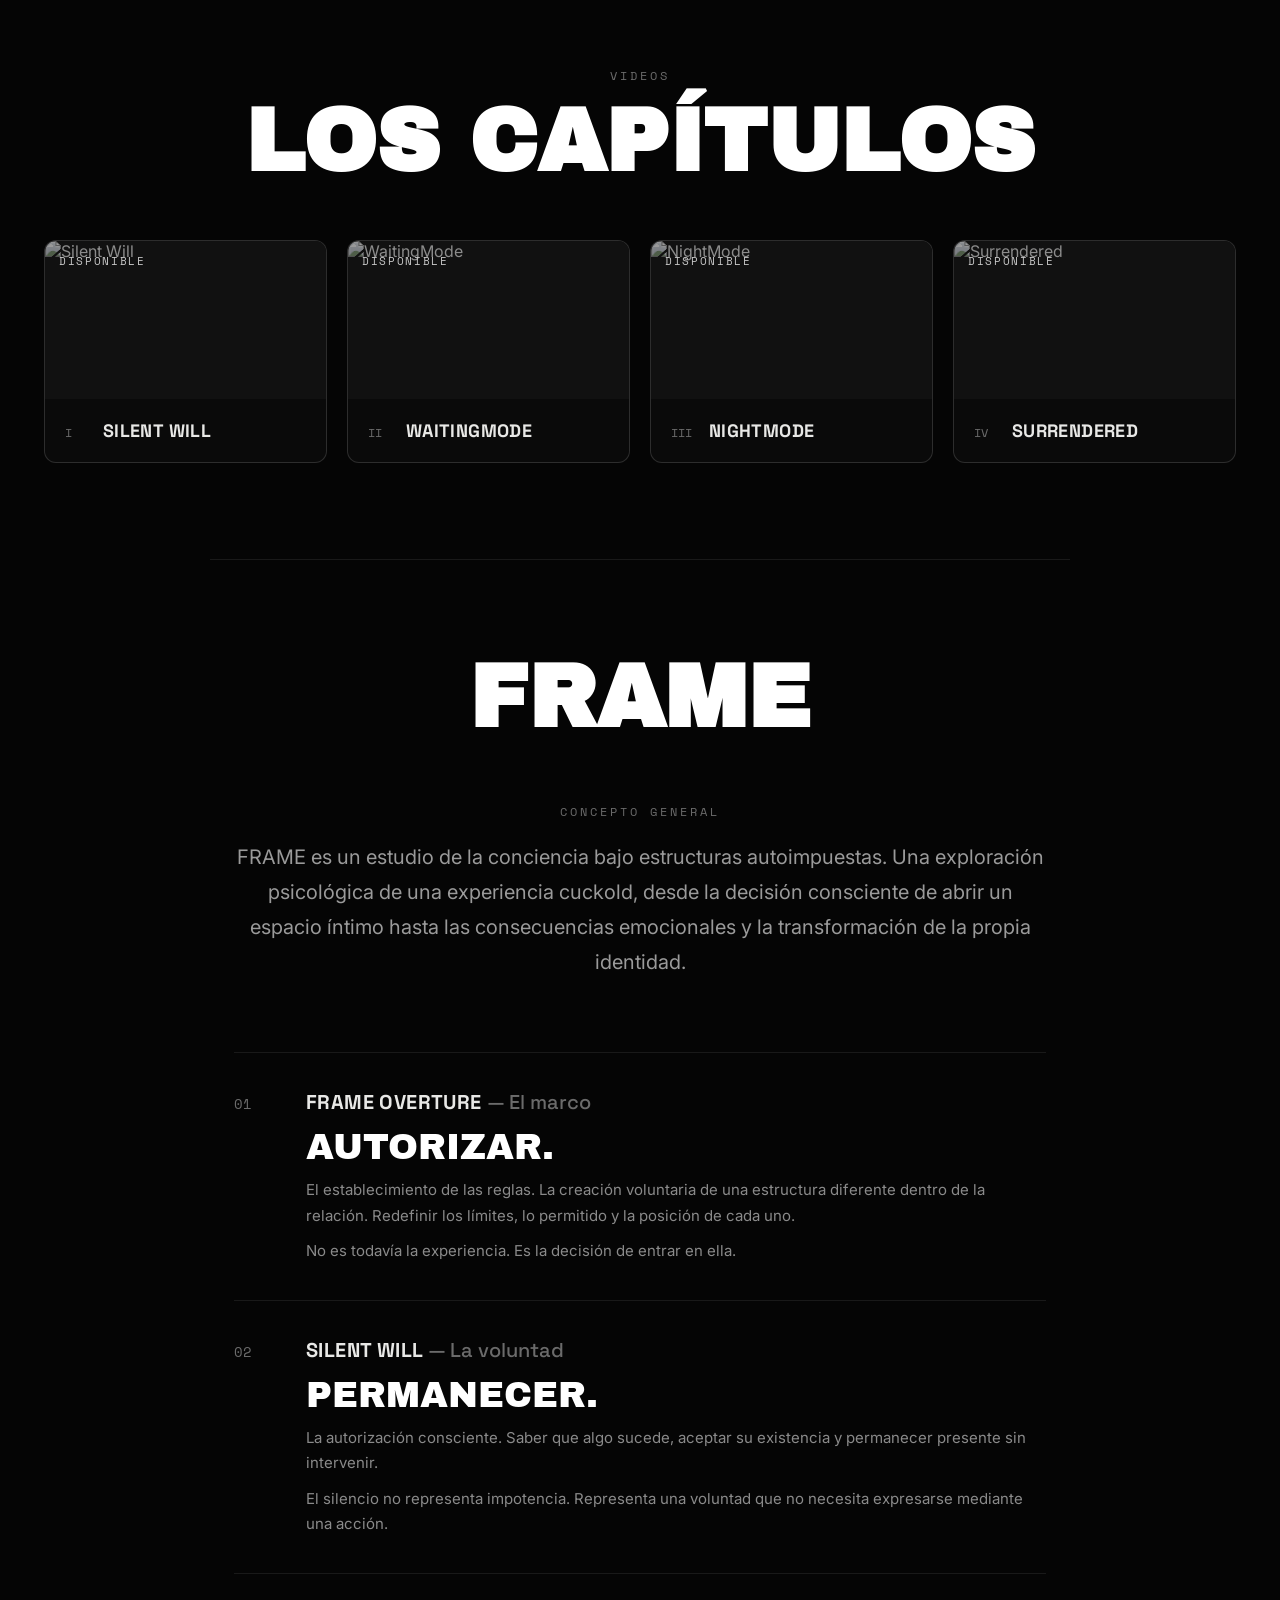
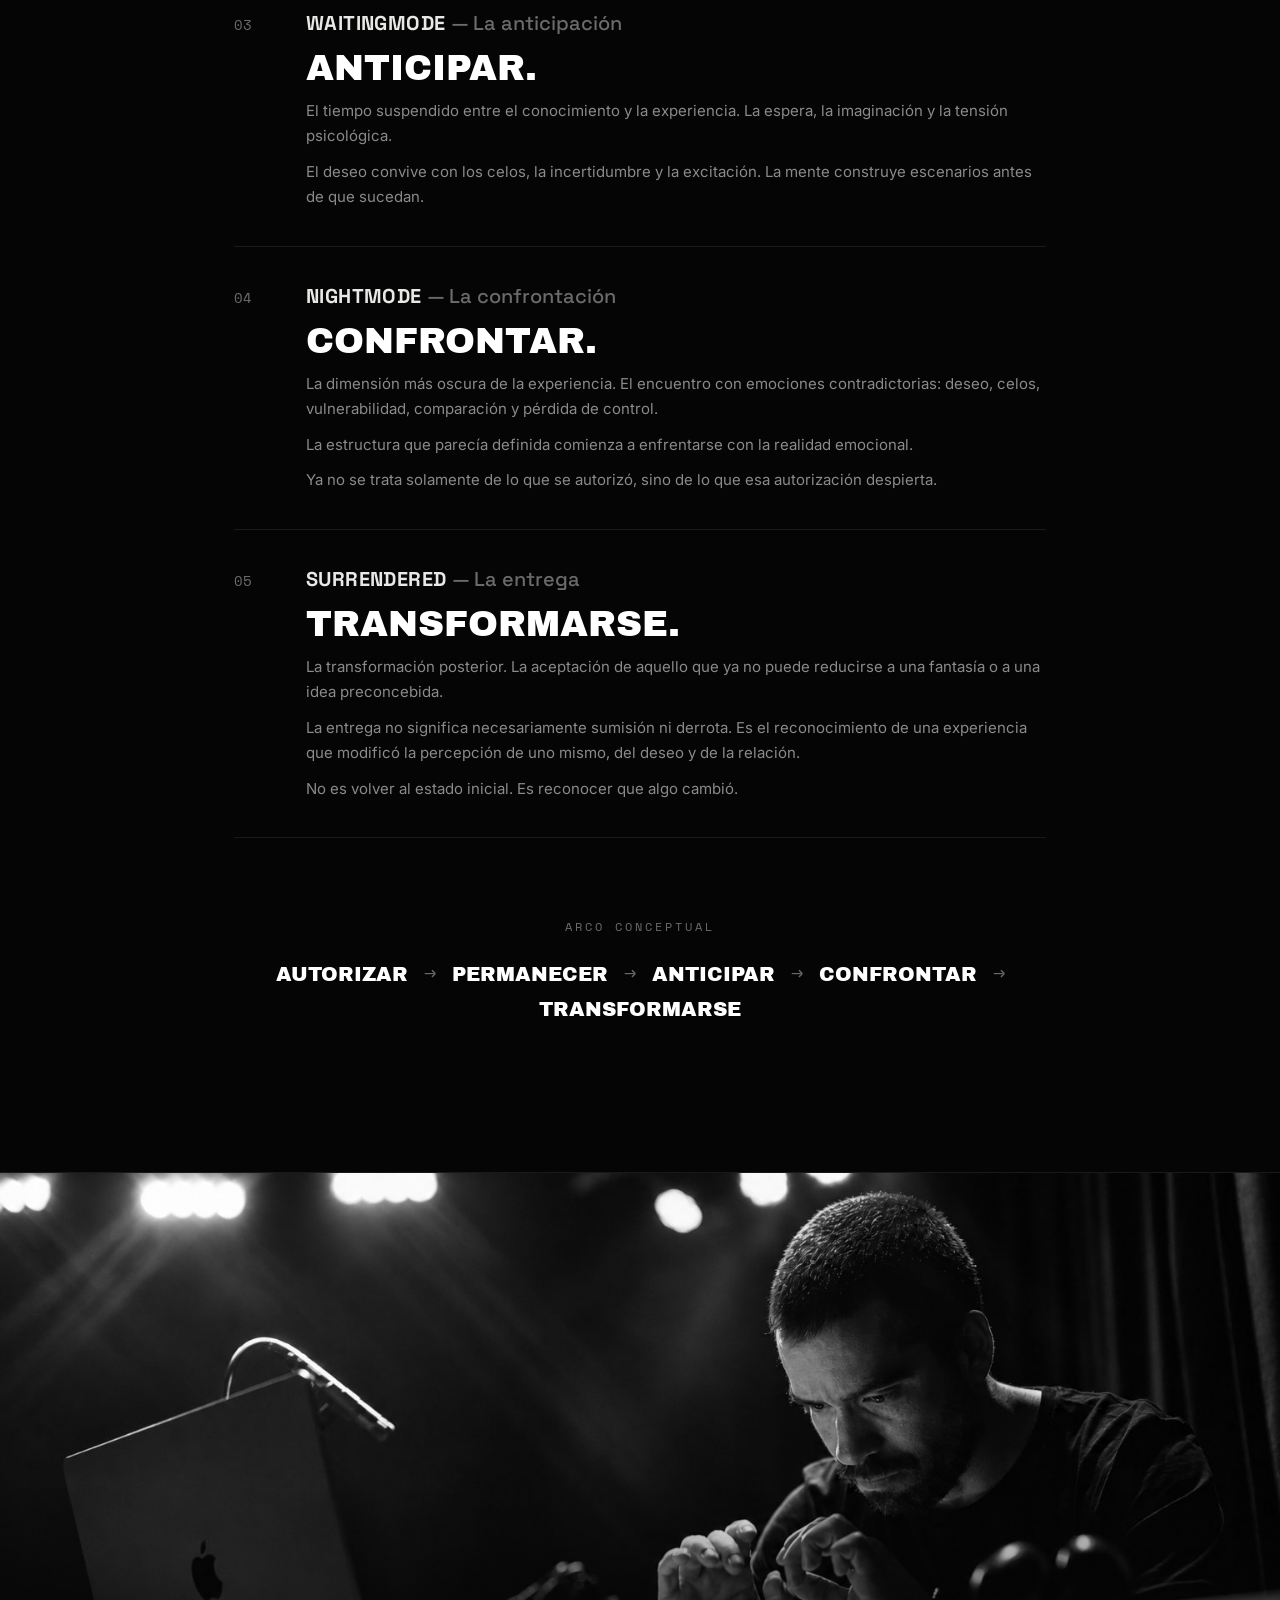
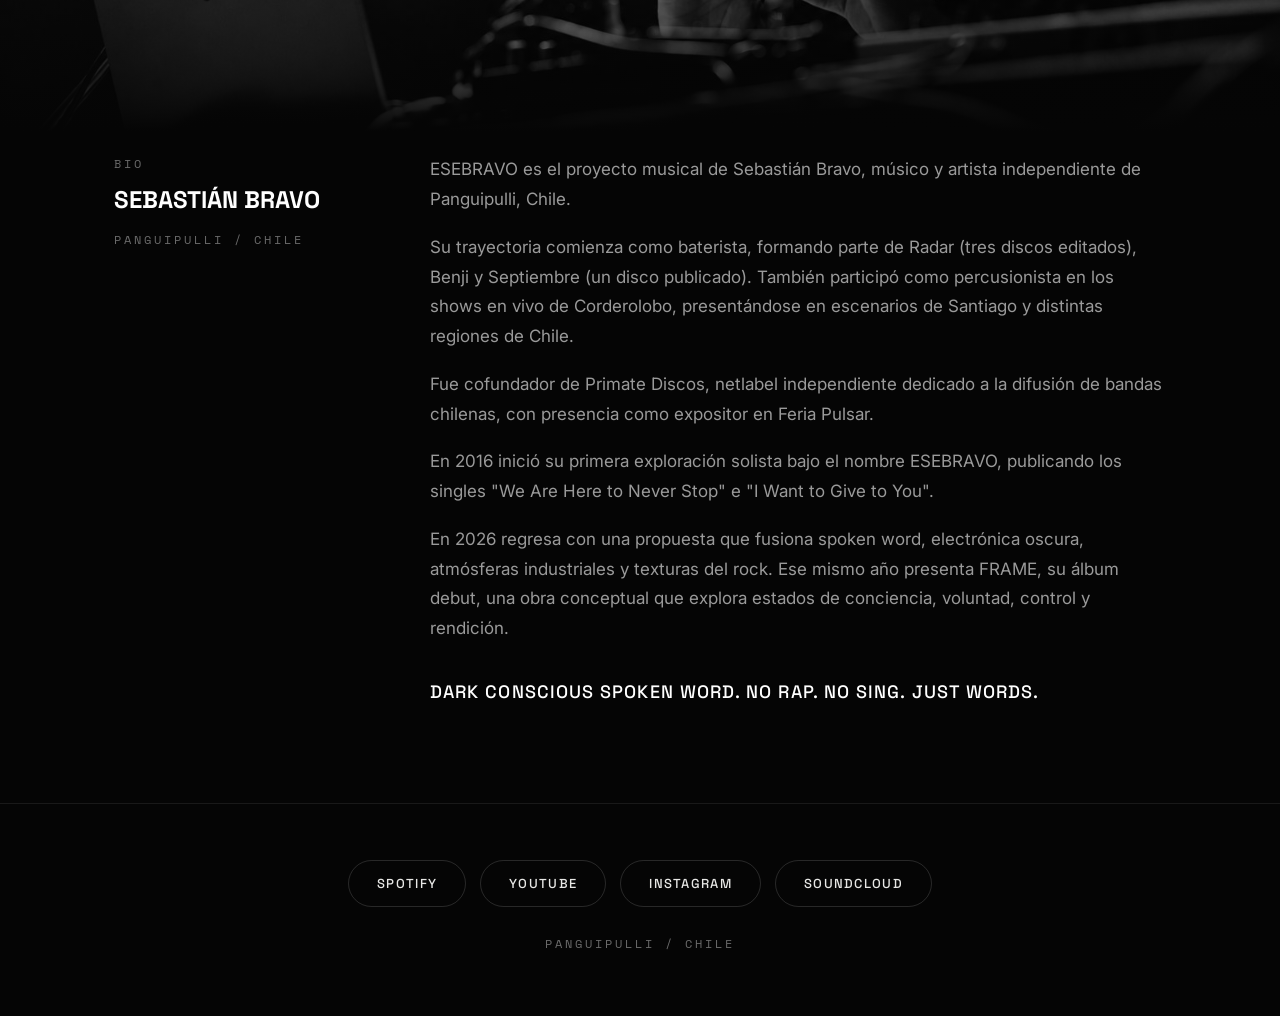
==== commit 61692845: "new cuck" ====
--- a/index.html
+++ b/index.html
@@ -1,169 +1,207 @@
 <!DOCTYPE html>
-<html>
+<html lang="es">
 <head>
-<meta charset="utf-8">
-<meta name="viewport" content="width=device-width, initial-scale=1">
-<script src="./support.js"></script>
+  <meta charset="UTF-8">
+  <meta name="viewport" content="width=device-width, initial-scale=1.0">
+  <title>ESEBRAVO — FRAME | Álbum debut ya disponible</title>
+  <meta name="description" content="FRAME, el álbum debut de ESEBRAVO. Un estudio de la conciencia bajo estructuras autoimpuestas: Frame Overture, Silent Will, WaitingMode, NightMode y Surrendered. Ya disponible.">
+  <meta name="robots" content="index, follow">
+  <meta name="theme-color" content="#050505">
+  <link rel="canonical" href="https://www.esebravo.cl/">
+  <link rel="icon" type="image/svg+xml" href="images/favicon.svg">
+
+  <meta property="og:type" content="music.album">
+  <meta property="og:locale" content="es_CL">
+  <meta property="og:title" content="ESEBRAVO — FRAME">
+  <meta property="og:description" content="Álbum debut. Ya disponible. No Rap. No Sing. Just Words.">
+  <meta property="og:image" content="https://www.esebravo.cl/images/frame-portada.jpg">
+  <meta property="og:url" content="https://www.esebravo.cl/">
+  <meta name="twitter:card" content="summary_large_image">
+
+  <link rel="preconnect" href="https://fonts.googleapis.com">
+  <link rel="preconnect" href="https://fonts.gstatic.com" crossorigin>
+  <link href="https://fonts.googleapis.com/css2?family=Archivo+Black&family=Space+Grotesk:wght@500;700&family=Inter:wght@400;500;600&family=Space+Mono:wght@400;700&display=swap" rel="stylesheet">
+  <link rel="stylesheet" href="style.css">
+
+  <script type="application/ld+json">
+  {
+    "@context": "https://schema.org",
+    "@type": "MusicAlbum",
+    "name": "FRAME",
+    "byArtist": { "@type": "MusicGroup", "name": "ESEBRAVO", "url": "https://www.esebravo.cl/" },
+    "image": "https://www.esebravo.cl/images/frame-portada.jpg",
+    "datePublished": "2026-11-13",
+    "url": "https://open.spotify.com/album/4rucKtK2ausQvFjMUgvCJR"
+  }
+  </script>
 </head>
 <body>
-<x-dc>
-<helmet>
-  <link rel="preconnect" href="https://fonts.googleapis.com">
-  <link rel="stylesheet" href="https://fonts.googleapis.com/css2?family=Space+Grotesk:wght@500;700&family=Archivo+Black&family=Inter:wght@400;500;600&family=Space+Mono:wght@400;700&display=swap">
-  <style>
-    body { margin: 0; background: #050505; }
-    ::selection { background: #ffffff; color: #050505; }
-    a { color: inherit; text-decoration: none; }
-    .frame-card:hover .frame-thumb { transform: scale(1.03); filter: grayscale(0%) brightness(0.9); }
-    .frame-card:hover .frame-title { color: #ffffff; }
-    .ig-btn:hover { background: #ffffff; color: #050505; }
-    .foot-link:hover { color: #ffffff; }
-  </style>
-</helmet>
-
-<div style="position:relative; background:#050505; color:#e8e8e6; font-family:'Inter',sans-serif; min-height:100vh; overflow-x:hidden;">
-
-  <div style="position:fixed; inset:0; pointer-events:none; opacity:0.08; z-index:1; background-image:url('data:image/svg+xml;utf8,&lt;svg xmlns=%22http://www.w3.org/2000/svg%22 width=%22120%22 height=%22120%22&gt;&lt;filter id=%22n%22&gt;&lt;feTurbulence type=%22fractalNoise%22 baseFrequency=%220.9%22 numOctaves=%222%22 stitchTiles=%22stitch%22/&gt;&lt;/filter&gt;&lt;rect width=%22100%25%22 height=%22100%25%22 filter=%22url(%23n)%22/&gt;&lt;/svg&gt;');"></div>
-
-  <div style="position:relative; z-index:2;">
-
-    <!-- HERO -->
-    <section style="min-height:92vh; display:flex; flex-direction:column; align-items:center; justify-content:center; text-align:center; padding:40px 24px; border-bottom:1px solid rgba(255,255,255,0.08);">
-      <div style="font-family:'Space Mono',monospace; font-size:12px; letter-spacing:0.25em; color:#6b6b6b; text-transform:uppercase; margin-bottom:32px;">FRAME // A PSYCHOLOGICAL PROGRESSION</div>
-      <h1 style="font-family:'Archivo Black',sans-serif; font-size:clamp(56px,13vw,168px); line-height:0.9; letter-spacing:-0.01em; margin:0; color:#ffffff; text-transform:uppercase;">ESEBRAVO</h1>
-      <div style="font-family:'Space Grotesk',sans-serif; font-weight:500; font-size:clamp(16px,2.4vw,24px); letter-spacing:0.08em; color:#9a9a9a; text-transform:uppercase; margin-top:28px;">No Rap. No Sing. Just Words.</div>
-    </section>
-
-    <!-- SPOTIFY -->
-    <section style="padding:64px 24px; max-width:900px; margin:0 auto; border-bottom:1px solid rgba(255,255,255,0.08);">
-      <div style="background:#0a0a0a; border:1px solid rgba(255,255,255,0.1); border-radius:16px; padding:16px; box-shadow:0 20px 60px rgba(0,0,0,0.5);">
-        <iframe style="border-radius:12px; display:block;" src="https://open.spotify.com/embed/artist/5J7Ldxzw9xgJoKephTWvuB?theme=0" width="100%" height="380" frameborder="0" allowfullscreen="" allow="autoplay; clipboard-write; encrypted-media; fullscreen; picture-in-picture" loading="lazy" title="ESEBRAVO on Spotify"></iframe>
-      </div>
-    </section>
-
-    <!-- FRAME / YOUTUBE -->
-    <section style="padding:88px 24px 56px; max-width:1240px; margin:0 auto;">
-      <div style="text-align:center; margin-bottom:56px;">
-        <div style="font-family:'Space Mono',monospace; font-size:12px; letter-spacing:0.25em; color:#6b6b6b; text-transform:uppercase; margin-bottom:16px;">PSYCHOLOGICAL PROGRESSION</div>
-        <h2 style="font-family:'Archivo Black',sans-serif; font-size:clamp(40px,7vw,88px); color:#ffffff; margin:0; text-transform:uppercase; letter-spacing:-0.01em;">FRAME</h2>
-        <p style="font-family:'Inter',sans-serif; font-size:16px; color:#8a8a8a; max-width:520px; margin:20px auto 0; line-height:1.6;">Not a collection of songs. A progression. Four stages. One process.</p>
-      </div>
-
-      <div style="display:grid; grid-template-columns:repeat(auto-fit, minmax(240px,1fr)); gap:20px;">
-
-        <a class="frame-card" href="https://youtu.be/OfQYFG7v7Mw" target="_blank" rel="noopener" style="display:flex; flex-direction:column; border:1px solid rgba(255,255,255,0.1); border-radius:12px; overflow:hidden; background:#0a0a0a;">
-          <div style="position:relative; aspect-ratio:16/9; overflow:hidden; background:#111;">
-            <img class="frame-thumb" src="https://img.youtube.com/vi/OfQYFG7v7Mw/maxresdefault.jpg" alt="Silent Will" style="width:100%; height:100%; object-fit:cover; filter:grayscale(70%) brightness(0.6); transition:all 0.3s ease;">
-            <div style="position:absolute; top:12px; left:14px; font-family:'Space Mono',monospace; font-size:11px; letter-spacing:0.15em; color:#c8c8c8; text-transform:uppercase;">Available</div>
-          </div>
-          <div style="padding:20px;">
-            <div style="font-family:'Space Mono',monospace; font-size:12px; color:#6b6b6b; margin-bottom:8px;">I</div>
-            <div class="frame-title" style="font-family:'Space Grotesk',sans-serif; font-weight:700; font-size:18px; color:#e8e8e6; text-transform:uppercase; letter-spacing:0.02em; margin-bottom:10px; transition:color 0.2s;">Silent Will</div>
-            <p style="font-family:'Inter',sans-serif; font-size:13px; color:#7a7a7a; line-height:1.55; margin:0;">The decision. Internal authorization. Stillness with intent.</p>
-          </div>
-        </a>
-
-        <a class="frame-card" href="https://youtu.be/FdyIWd3ahIY" target="_blank" rel="noopener" style="display:flex; flex-direction:column; border:1px solid rgba(255,255,255,0.1); border-radius:12px; overflow:hidden; background:#0a0a0a;">
-          <div style="position:relative; aspect-ratio:16/9; overflow:hidden; background:#111;">
-            <img class="frame-thumb" src="https://img.youtube.com/vi/FdyIWd3ahIY/maxresdefault.jpg" alt="WaitingMode" style="width:100%; height:100%; object-fit:cover; filter:grayscale(70%) brightness(0.6); transition:all 0.3s ease;">
-            <div style="position:absolute; top:12px; left:14px; font-family:'Space Mono',monospace; font-size:11px; letter-spacing:0.15em; color:#c8c8c8; text-transform:uppercase;">Available</div>
-          </div>
-          <div style="padding:20px;">
-            <div style="font-family:'Space Mono',monospace; font-size:12px; color:#6b6b6b; margin-bottom:8px;">II</div>
-            <div class="frame-title" style="font-family:'Space Grotesk',sans-serif; font-weight:700; font-size:18px; color:#e8e8e6; text-transform:uppercase; letter-spacing:0.02em; margin-bottom:10px; transition:color 0.2s;">WaitingMode</div>
-            <p style="font-family:'Inter',sans-serif; font-size:13px; color:#7a7a7a; line-height:1.55; margin:0;">Sustained tension. No release. The body stays active. The mind can't turn off.</p>
-          </div>
-        </a>
-
-        <a class="frame-card" href="https://youtu.be/gmtI3ZWMgnE" target="_blank" rel="noopener" style="display:flex; flex-direction:column; border:1px solid rgba(255,255,255,0.1); border-radius:12px; overflow:hidden; background:#0a0a0a;">
-          <div style="position:relative; aspect-ratio:16/9; overflow:hidden; background:#111;">
-            <img class="frame-thumb" src="https://img.youtube.com/vi/gmtI3ZWMgnE/maxresdefault.jpg" alt="NightMode" style="width:100%; height:100%; object-fit:cover; filter:grayscale(70%) brightness(0.6); transition:all 0.3s ease;">
-            <div style="position:absolute; top:12px; left:14px; font-family:'Space Mono',monospace; font-size:11px; letter-spacing:0.15em; color:#c8c8c8; text-transform:uppercase;">Available</div>
-          </div>
-          <div style="padding:20px;">
-            <div style="font-family:'Space Mono',monospace; font-size:12px; color:#6b6b6b; margin-bottom:8px;">III</div>
-            <div class="frame-title" style="font-family:'Space Grotesk',sans-serif; font-weight:700; font-size:18px; color:#e8e8e6; text-transform:uppercase; letter-spacing:0.02em; margin-bottom:10px; transition:color 0.2s;">NightMode</div>
-            <p style="font-family:'Inter',sans-serif; font-size:13px; color:#7a7a7a; line-height:1.55; margin:0;">The descent. Internal processing. Friction and insomnia.</p>
-          </div>
-        </a>
-
-        <div style="display:flex; flex-direction:column; border:1px solid rgba(255,255,255,0.08); border-radius:12px; overflow:hidden; background:#0a0a0a; opacity:0.5;">
-          <div style="position:relative; aspect-ratio:16/9; background:#000; display:flex; align-items:center; justify-content:center; border-bottom:1px solid rgba(255,255,255,0.06);">
-            <span style="font-family:'Space Mono',monospace; font-size:13px; letter-spacing:0.3em; color:#4a4a4a; text-transform:uppercase;">COMING</span>
-          </div>
-          <div style="padding:20px;">
-            <div style="font-family:'Space Mono',monospace; font-size:12px; color:#5a5a5a; margin-bottom:8px;">IV</div>
-            <div style="font-family:'Space Grotesk',sans-serif; font-weight:700; font-size:18px; color:#8a8a8a; text-transform:uppercase; letter-spacing:0.02em; margin-bottom:10px;">Surrendered</div>
-            <p style="font-family:'Inter',sans-serif; font-size:13px; color:#5a5a5a; line-height:1.55; margin:0 0 10px;">The final state. Irreversible integration. The point of no return.</p>
-            <div style="font-family:'Space Mono',monospace; font-size:11px; letter-spacing:0.15em; color:#5a5a5a; text-transform:uppercase;">Oct 2026</div>
-          </div>
+
+  <div class="grain" aria-hidden="true"></div>
+
+  <main>
+
+    <!-- 1. TÍTULO -->
+    <header class="hero">
+      <p class="micro">FRAME // Álbum debut — Ya disponible</p>
+      <h1 class="hero-logo">
+        <img src="images/logo-esebravo.svg" alt="ESEBRAVO" width="392" height="51">
+      </h1>
+      <p class="tagline">No Rap. No Sing. Just Words.</p>
+      <a class="scroll-cue" href="#escuchar" aria-label="Bajar al álbum">↓</a>
+    </header>
+
+    <!-- 2. SPOTIFY -->
+    <section class="section section--narrow" id="escuchar">
+      <p class="micro micro--center">Escucha FRAME</p>
+      <div class="player">
+        <iframe src="https://open.spotify.com/embed/album/4rucKtK2ausQvFjMUgvCJR?utm_source=generator&amp;theme=0" width="100%" height="452" frameborder="0" allow="autoplay; clipboard-write; encrypted-media; fullscreen; picture-in-picture" loading="lazy" title="FRAME de ESEBRAVO en Spotify"></iframe>
+      </div>
+    </section>
+
+    <!-- 3. VIDEOS -->
+    <section class="section" id="videos">
+      <div class="section-head">
+        <p class="micro">Videos</p>
+        <h2 class="display">Los capítulos</h2>
+      </div>
+
+      <div class="video-grid">
+        <a class="video-card" href="https://youtu.be/OfQYFG7v7Mw" target="_blank" rel="noopener">
+          <div class="video-thumb">
+            <img src="https://img.youtube.com/vi/OfQYFG7v7Mw/maxresdefault.jpg" alt="Silent Will" loading="lazy">
+            <span class="badge">Disponible</span>
+          </div>
+          <div class="video-info"><span class="num">I</span><span class="video-title">Silent Will</span></div>
+        </a>
+
+        <a class="video-card" href="https://youtu.be/FdyIWd3ahIY" target="_blank" rel="noopener">
+          <div class="video-thumb">
+            <img src="https://img.youtube.com/vi/FdyIWd3ahIY/maxresdefault.jpg" alt="WaitingMode" loading="lazy">
+            <span class="badge">Disponible</span>
+          </div>
+          <div class="video-info"><span class="num">II</span><span class="video-title">WaitingMode</span></div>
+        </a>
+
+        <a class="video-card" href="https://youtu.be/gmtI3ZWMgnE" target="_blank" rel="noopener">
+          <div class="video-thumb">
+            <img src="https://img.youtube.com/vi/gmtI3ZWMgnE/maxresdefault.jpg" alt="NightMode" loading="lazy">
+            <span class="badge">Disponible</span>
+          </div>
+          <div class="video-info"><span class="num">III</span><span class="video-title">NightMode</span></div>
+        </a>
+
+        <a class="video-card" href="https://youtu.be/gKvLGggQegQ" target="_blank" rel="noopener">
+          <div class="video-thumb">
+            <img src="https://img.youtube.com/vi/gKvLGggQegQ/maxresdefault.jpg" alt="Surrendered" loading="lazy" onerror="this.onerror=null;this.src='https://img.youtube.com/vi/gKvLGggQegQ/hqdefault.jpg'">
+            <span class="badge">Disponible</span>
+          </div>
+          <div class="video-info"><span class="num">IV</span><span class="video-title">Surrendered</span></div>
+        </a>
+      </div>
+    </section>
+
+    <!-- 4. FRAME -->
+    <section class="section section--text" id="frame">
+      <h2 class="display display--center">FRAME</h2>
+
+      <div class="concept">
+        <p class="micro">Concepto general</p>
+        <p class="concept-text">FRAME es un estudio de la conciencia bajo estructuras autoimpuestas. Una exploración psicológica de una experiencia cuckold, desde la decisión consciente de abrir un espacio íntimo hasta las consecuencias emocionales y la transformación de la propia identidad.</p>
+      </div>
+
+      <ol class="works">
+        <li class="work">
+          <span class="num">01</span>
+          <div>
+            <h3 class="work-title">Frame Overture <span>— El marco</span></h3>
+            <p class="verb">Autorizar.</p>
+            <p>El establecimiento de las reglas. La creación voluntaria de una estructura diferente dentro de la relación. Redefinir los límites, lo permitido y la posición de cada uno.</p>
+            <p>No es todavía la experiencia. Es la decisión de entrar en ella.</p>
+          </div>
+        </li>
+        <li class="work">
+          <span class="num">02</span>
+          <div>
+            <h3 class="work-title">Silent Will <span>— La voluntad</span></h3>
+            <p class="verb">Permanecer.</p>
+            <p>La autorización consciente. Saber que algo sucede, aceptar su existencia y permanecer presente sin intervenir.</p>
+            <p>El silencio no representa impotencia. Representa una voluntad que no necesita expresarse mediante una acción.</p>
+          </div>
+        </li>
+        <li class="work">
+          <span class="num">03</span>
+          <div>
+            <h3 class="work-title">WaitingMode <span>— La anticipación</span></h3>
+            <p class="verb">Anticipar.</p>
+            <p>El tiempo suspendido entre el conocimiento y la experiencia. La espera, la imaginación y la tensión psicológica.</p>
+            <p>El deseo convive con los celos, la incertidumbre y la excitación. La mente construye escenarios antes de que sucedan.</p>
+          </div>
+        </li>
+        <li class="work">
+          <span class="num">04</span>
+          <div>
+            <h3 class="work-title">NightMode <span>— La confrontación</span></h3>
+            <p class="verb">Confrontar.</p>
+            <p>La dimensión más oscura de la experiencia. El encuentro con emociones contradictorias: deseo, celos, vulnerabilidad, comparación y pérdida de control.</p>
+            <p>La estructura que parecía definida comienza a enfrentarse con la realidad emocional.</p>
+            <p>Ya no se trata solamente de lo que se autorizó, sino de lo que esa autorización despierta.</p>
+          </div>
+        </li>
+        <li class="work">
+          <span class="num">05</span>
+          <div>
+            <h3 class="work-title">Surrendered <span>— La entrega</span></h3>
+            <p class="verb">Transformarse.</p>
+            <p>La transformación posterior. La aceptación de aquello que ya no puede reducirse a una fantasía o a una idea preconcebida.</p>
+            <p>La entrega no significa necesariamente sumisión ni derrota. Es el reconocimiento de una experiencia que modificó la percepción de uno mismo, del deseo y de la relación.</p>
+            <p>No es volver al estado inicial. Es reconocer que algo cambió.</p>
+          </div>
+        </li>
+      </ol>
+
+      <div class="arc">
+        <p class="micro micro--center">Arco conceptual</p>
+        <p class="arc-line">
+          <span>Autorizar</span><i>→</i><span>Permanecer</span><i>→</i><span>Anticipar</span><i>→</i><span>Confrontar</span><i>→</i><span>Transformarse</span>
+        </p>
+      </div>
+    </section>
+
+    <!-- 5. BIO -->
+    <section class="bio" id="bio">
+      <figure class="bio-photo">
+        <img src="images/esebravo-en-vivo.jpg" alt="ESEBRAVO en vivo" loading="lazy" width="1536" height="1024">
+      </figure>
+      <div class="bio-body">
+        <div class="bio-meta">
+          <p class="micro">Bio</p>
+          <h2 class="bio-name">Sebastián Bravo</h2>
+          <p class="micro">Panguipulli / Chile</p>
         </div>
-
-      </div>
-
-      <p style="text-align:center; font-family:'Inter',sans-serif; font-size:13px; color:#5a5a5a; margin-top:40px;">All four pieces recorded. FRAME completes this year.</p>
-    </section>
-
-    <!-- INSTAGRAM -->
-    <section style="padding:56px 24px; text-align:center; border-top:1px solid rgba(255,255,255,0.08);">
-      <a class="ig-btn" href="https://instagram.com/esebravo.cl" target="_blank" rel="noopener" style="display:inline-block; padding:16px 40px; border:1px solid rgba(255,255,255,0.25); border-radius:100px; font-family:'Space Grotesk',sans-serif; font-weight:500; font-size:14px; letter-spacing:0.1em; text-transform:uppercase; color:#e8e8e6; transition:all 0.2s ease;">Follow on Instagram</a>
-    </section>
-
-    <!-- FRAME - LA OBRA -->
-    <section style="padding:88px 24px; max-width:760px; margin:0 auto; border-top:1px solid rgba(255,255,255,0.08); text-align:center;">
-      <div style="font-family:'Space Mono',monospace; font-size:12px; letter-spacing:0.25em; color:#6b6b6b; text-transform:uppercase; margin-bottom:16px;">THE WORK</div>
-      <h2 style="font-family:'Archivo Black',sans-serif; font-size:clamp(36px,6vw,64px); color:#ffffff; margin:0 0 28px; text-transform:uppercase; letter-spacing:-0.01em;">FRAME</h2>
-      <p style="font-family:'Inter',sans-serif; font-size:16px; color:#9a9a9a; line-height:1.75; margin:0 0 56px;">FRAME is not a collection of songs. It's a psychological progression in four stages, one continuous process about control, surrender and the internal states that don't fit into labels. The spoken voice is the thread. Each chapter changes its skin, in sound and in image, but the process is one.</p>
-
-      <div style="display:flex; flex-direction:column; gap:0; text-align:left; border-top:1px solid rgba(255,255,255,0.08);">
-        <div style="display:flex; gap:20px; padding:24px 0; border-bottom:1px solid rgba(255,255,255,0.08);">
-          <div style="font-family:'Space Mono',monospace; font-size:14px; color:#6b6b6b; flex-shrink:0;">I</div>
-          <div>
-            <div style="font-family:'Space Grotesk',sans-serif; font-weight:700; font-size:17px; color:#e8e8e6; text-transform:uppercase; letter-spacing:0.02em; margin-bottom:6px;">Silent Will</div>
-            <p style="font-family:'Inter',sans-serif; font-size:14px; color:#7a7a7a; line-height:1.55; margin:0;">The decision. Internal authorization. Stillness with intent.</p>
-          </div>
+        <div class="bio-text">
+          <p>ESEBRAVO es el proyecto musical de Sebastián Bravo, músico y artista independiente de Panguipulli, Chile.</p>
+          <p>Su trayectoria comienza como baterista, formando parte de Radar (tres discos editados), Benji y Septiembre (un disco publicado). También participó como percusionista en los shows en vivo de Corderolobo, presentándose en escenarios de Santiago y distintas regiones de Chile.</p>
+          <p>Fue cofundador de Primate Discos, netlabel independiente dedicado a la difusión de bandas chilenas, con presencia como expositor en Feria Pulsar.</p>
+          <p>En 2016 inició su primera exploración solista bajo el nombre ESEBRAVO, publicando los singles "We Are Here to Never Stop" e "I Want to Give to You".</p>
+          <p>En 2026 regresa con una propuesta que fusiona spoken word, electrónica oscura, atmósferas industriales y texturas del rock. Ese mismo año presenta FRAME, su álbum debut, una obra conceptual que explora estados de conciencia, voluntad, control y rendición.</p>
+          <p class="bio-close">Dark conscious spoken word. No Rap. No Sing. Just Words.</p>
         </div>
-        <div style="display:flex; gap:20px; padding:24px 0; border-bottom:1px solid rgba(255,255,255,0.08);">
-          <div style="font-family:'Space Mono',monospace; font-size:14px; color:#6b6b6b; flex-shrink:0;">II</div>
-          <div>
-            <div style="font-family:'Space Grotesk',sans-serif; font-weight:700; font-size:17px; color:#e8e8e6; text-transform:uppercase; letter-spacing:0.02em; margin-bottom:6px;">WaitingMode</div>
-            <p style="font-family:'Inter',sans-serif; font-size:14px; color:#7a7a7a; line-height:1.55; margin:0;">Sustained tension. No release. The mind can't turn off.</p>
-          </div>
-        </div>
-        <div style="display:flex; gap:20px; padding:24px 0; border-bottom:1px solid rgba(255,255,255,0.08);">
-          <div style="font-family:'Space Mono',monospace; font-size:14px; color:#6b6b6b; flex-shrink:0;">III</div>
-          <div>
-            <div style="font-family:'Space Grotesk',sans-serif; font-weight:700; font-size:17px; color:#e8e8e6; text-transform:uppercase; letter-spacing:0.02em; margin-bottom:6px;">NightMode</div>
-            <p style="font-family:'Inter',sans-serif; font-size:14px; color:#7a7a7a; line-height:1.55; margin:0;">The descent. Internal processing. Friction and insomnia.</p>
-          </div>
-        </div>
-        <div style="display:flex; gap:20px; padding:24px 0; border-bottom:1px solid rgba(255,255,255,0.08);">
-          <div style="font-family:'Space Mono',monospace; font-size:14px; color:#6b6b6b; flex-shrink:0;">IV</div>
-          <div>
-            <div style="font-family:'Space Grotesk',sans-serif; font-weight:700; font-size:17px; color:#e8e8e6; text-transform:uppercase; letter-spacing:0.02em; margin-bottom:6px;">Surrendered</div>
-            <p style="font-family:'Inter',sans-serif; font-size:14px; color:#7a7a7a; line-height:1.55; margin:0;">The final state. Irreversible integration. The point of no return.</p>
-          </div>
-        </div>
-      </div>
-
-      <p style="font-family:'Inter',sans-serif; font-size:13px; color:#5a5a5a; margin-top:40px;">An arc that closes as an LP. October 2026.</p>
-    </section>
-
-    <!-- FOOTER -->
-    <footer style="padding:40px 24px 56px; text-align:center; border-top:1px solid rgba(255,255,255,0.08);">
-      <div style="display:flex; justify-content:center; flex-wrap:wrap; gap:28px; margin-bottom:24px;">
-        <a class="foot-link" href="https://instagram.com/esebravo.cl" target="_blank" rel="noopener" style="font-family:'Space Mono',monospace; font-size:12px; letter-spacing:0.15em; text-transform:uppercase; color:#7a7a7a; transition:color 0.2s;">Instagram</a>
-        <a class="foot-link" href="https://youtube.com/@esebravo-cl" target="_blank" rel="noopener" style="font-family:'Space Mono',monospace; font-size:12px; letter-spacing:0.15em; text-transform:uppercase; color:#7a7a7a; transition:color 0.2s;">YouTube</a>
-        <a class="foot-link" href="https://open.spotify.com/artist/5J7Ldxzw9xgJoKephTWvuB" target="_blank" rel="noopener" style="font-family:'Space Mono',monospace; font-size:12px; letter-spacing:0.15em; text-transform:uppercase; color:#7a7a7a; transition:color 0.2s;">Spotify</a>
-        <a class="foot-link" href="https://tiktok.com/@esebravo.cl" target="_blank" rel="noopener" style="font-family:'Space Mono',monospace; font-size:12px; letter-spacing:0.15em; text-transform:uppercase; color:#7a7a7a; transition:color 0.2s;">TikTok</a>
-      </div>
-      <div style="font-family:'Space Mono',monospace; font-size:11px; letter-spacing:0.2em; color:#4a4a4a; text-transform:uppercase;">Panguipulli / Chile</div>
+      </div>
+    </section>
+
+    <!-- 6. LINKS -->
+    <footer class="footer">
+      <nav class="links" aria-label="Plataformas">
+        <a href="https://open.spotify.com/artist/5J7Ldxzw9xgJoKephTWvuB" target="_blank" rel="noopener">Spotify</a>
+        <a href="https://www.youtube.com/@esebravo-cl" target="_blank" rel="noopener">YouTube</a>
+        <a href="https://www.instagram.com/esebravo.cl" target="_blank" rel="noopener">Instagram</a>
+        <a href="https://soundcloud.com/esebravo-cl" target="_blank" rel="noopener">SoundCloud</a>
+      </nav>
+      <p class="micro micro--center">Panguipulli / Chile</p>
     </footer>
 
-  </div>
-</div>
-
-</x-dc>
-<script type="text/x-dc" data-dc-script data-props="{}"></script>
+  </main>
+
 </body>
 </html>
--- a/style.css
+++ b/style.css
@@ -0,0 +1,258 @@
+/* ESEBRAVO — FRAME · one-page */
+
+:root {
+  --bg: #050505;
+  --surface: #0a0a0a;
+  --white: #ffffff;
+  --text: #e8e8e6;
+  --text-2: #9a9a9a;
+  --text-3: #6b6b6b;
+  --line: rgba(255, 255, 255, 0.08);
+  --line-2: rgba(255, 255, 255, 0.14);
+  --display: 'Archivo Black', sans-serif;
+  --head: 'Space Grotesk', sans-serif;
+  --body: 'Inter', sans-serif;
+  --mono: 'Space Mono', monospace;
+}
+
+*, *::before, *::after { box-sizing: border-box; }
+html { scroll-behavior: smooth; }
+body {
+  margin: 0;
+  background: var(--bg);
+  color: var(--text);
+  font-family: var(--body);
+  -webkit-font-smoothing: antialiased;
+  overflow-x: hidden;
+}
+::selection { background: var(--white); color: var(--bg); }
+a { color: inherit; text-decoration: none; }
+img { display: block; max-width: 100%; }
+p { margin: 0; }
+
+/* Grano */
+.grain {
+  position: fixed; inset: 0; pointer-events: none; z-index: 10; opacity: 0.08;
+  background-image: url('data:image/svg+xml;utf8,<svg xmlns="http://www.w3.org/2000/svg" width="120" height="120"><filter id="n"><feTurbulence type="fractalNoise" baseFrequency="0.9" numOctaves="2" stitchTiles="stitch"/></filter><rect width="100%" height="100%" filter="url(%23n)"/></svg>');
+}
+
+/* Tipografía base */
+.micro {
+  font-family: var(--mono);
+  font-size: 12px;
+  letter-spacing: 0.25em;
+  text-transform: uppercase;
+  color: var(--text-3);
+}
+.micro--center { text-align: center; }
+.display {
+  font-family: var(--display);
+  font-size: clamp(40px, 7vw, 88px);
+  line-height: 0.95;
+  color: var(--white);
+  text-transform: uppercase;
+  margin: 16px 0 0;
+}
+.display--center { text-align: center; margin: 0 0 64px; }
+.num { font-family: var(--mono); color: var(--text-3); }
+
+/* Secciones */
+.section {
+  max-width: 1240px;
+  margin: 0 auto;
+  padding: 96px 24px;
+  border-top: 1px solid var(--line);
+}
+.section--narrow { max-width: 900px; }
+.section--text { max-width: 860px; }
+.section-head { text-align: center; margin-bottom: 56px; }
+
+/* 1. Título */
+.hero {
+  min-height: 94vh;
+  display: flex;
+  flex-direction: column;
+  align-items: center;
+  justify-content: center;
+  text-align: center;
+  padding: 48px 24px;
+  position: relative;
+}
+.hero-logo { margin: 36px 0 0; width: min(880px, 88vw); }
+.hero-logo img { width: 100%; height: auto; }
+.tagline {
+  margin-top: 36px;
+  font-family: var(--head);
+  font-weight: 500;
+  font-size: clamp(15px, 2.2vw, 22px);
+  letter-spacing: 0.08em;
+  text-transform: uppercase;
+  color: var(--text-2);
+}
+.scroll-cue {
+  position: absolute;
+  bottom: 32px;
+  font-family: var(--mono);
+  font-size: 18px;
+  color: var(--text-3);
+  animation: cue 2.4s ease-in-out infinite;
+}
+.scroll-cue:hover { color: var(--white); }
+@keyframes cue { 0%, 100% { transform: translateY(0); } 50% { transform: translateY(8px); } }
+
+/* 2. Spotify */
+.player {
+  margin-top: 28px;
+  background: var(--surface);
+  border: 1px solid var(--line-2);
+  border-radius: 16px;
+  padding: 16px;
+  box-shadow: 0 20px 60px rgba(0, 0, 0, 0.5);
+}
+.player iframe { display: block; border-radius: 12px; }
+
+/* 3. Videos */
+.video-grid {
+  display: grid;
+  grid-template-columns: repeat(auto-fit, minmax(240px, 1fr));
+  gap: 20px;
+}
+.video-card {
+  display: flex;
+  flex-direction: column;
+  border: 1px solid var(--line-2);
+  border-radius: 12px;
+  overflow: hidden;
+  background: var(--surface);
+}
+.video-thumb { position: relative; aspect-ratio: 16 / 9; overflow: hidden; background: #111; }
+.video-thumb img {
+  width: 100%; height: 100%; object-fit: cover;
+  filter: grayscale(70%) brightness(0.6);
+  transition: transform 0.3s ease, filter 0.3s ease;
+}
+.video-card:hover .video-thumb img { transform: scale(1.03); filter: grayscale(0%) brightness(0.9); }
+.badge {
+  position: absolute; top: 12px; left: 14px;
+  font-family: var(--mono); font-size: 11px; letter-spacing: 0.15em;
+  text-transform: uppercase; color: #c8c8c8;
+}
+.video-info { display: flex; align-items: baseline; gap: 14px; padding: 20px; }
+.video-info .num { font-size: 12px; min-width: 24px; }
+.video-title {
+  font-family: var(--head); font-weight: 700; font-size: 18px;
+  text-transform: uppercase; letter-spacing: 0.02em; color: var(--text);
+  transition: color 0.2s;
+}
+.video-card:hover .video-title { color: var(--white); }
+
+/* 4. FRAME */
+.concept { text-align: center; margin-bottom: 72px; }
+.concept-text {
+  margin-top: 20px;
+  font-size: clamp(17px, 2vw, 20px);
+  line-height: 1.75;
+  color: var(--text-2);
+}
+.works { list-style: none; margin: 0; padding: 0; border-top: 1px solid var(--line); }
+.work {
+  display: grid;
+  grid-template-columns: 56px 1fr;   /* ancho fijo: títulos alineados */
+  gap: 16px;
+  padding: 36px 0;
+  border-bottom: 1px solid var(--line);
+}
+.work .num { font-size: 14px; padding-top: 4px; }
+.work-title {
+  margin: 0;
+  font-family: var(--head); font-weight: 700; font-size: 20px;
+  text-transform: uppercase; letter-spacing: 0.02em; color: var(--text);
+}
+.work-title span { font-weight: 500; color: var(--text-3); text-transform: none; letter-spacing: 0; }
+.verb {
+  margin: 14px 0 12px;
+  font-family: var(--display);
+  font-size: clamp(26px, 3.4vw, 36px);
+  line-height: 1;
+  color: var(--white);
+  text-transform: uppercase;
+}
+.work p:not(.verb) { font-size: 15px; line-height: 1.7; color: #8a8a8a; }
+.work p:not(.verb) + p:not(.verb) { margin-top: 10px; }
+
+.arc { margin: 80px 0 56px; }
+.arc-line {
+  margin-top: 24px;
+  display: flex; flex-wrap: wrap; justify-content: center; align-items: center;
+  gap: 10px 16px;
+  font-family: var(--display);
+  font-size: clamp(15px, 1.8vw, 20px);
+  text-transform: uppercase;
+  color: var(--white);
+}
+.arc-line i { font-style: normal; color: var(--text-3); font-family: var(--mono); }
+.closing {
+  text-align: center;
+  font-size: 16px;
+  line-height: 1.75;
+  color: var(--text-2);
+  max-width: 640px;
+  margin: 0 auto;
+}
+
+/* 5. Bio */
+.bio { border-top: 1px solid var(--line); }
+.bio-photo { margin: 0; position: relative; }
+.bio-photo img { width: 100%; height: clamp(320px, 62vh, 720px); object-fit: cover; object-position: center 40%; }
+.bio-photo::after {
+  content: ""; position: absolute; inset: 0;
+  background: linear-gradient(to bottom, rgba(5, 5, 5, 0) 55%, var(--bg) 100%);
+}
+.bio-body {
+  max-width: 1100px;
+  margin: 0 auto;
+  padding: 24px 24px 96px;
+  display: grid;
+  grid-template-columns: 260px 1fr;
+  gap: 56px;
+}
+.bio-name {
+  margin: 12px 0 16px;
+  font-family: var(--head); font-weight: 700; font-size: 24px;
+  text-transform: uppercase; color: var(--white);
+}
+.bio-text p { font-size: 17px; line-height: 1.75; color: var(--text-2); }
+.bio-text p + p { margin-top: 18px; }
+.bio-text .bio-close {
+  margin-top: 32px;
+  font-family: var(--head); font-weight: 500;
+  font-size: 18px; letter-spacing: 0.06em; text-transform: uppercase;
+  color: var(--white);
+}
+
+/* 6. Links */
+.footer { padding: 56px 24px 64px; border-top: 1px solid var(--line); text-align: center; }
+.links { display: flex; justify-content: center; flex-wrap: wrap; gap: 14px; margin-bottom: 28px; }
+.links a {
+  padding: 14px 28px;
+  border: 1px solid var(--line-2);
+  border-radius: 100px;
+  font-family: var(--head); font-weight: 500; font-size: 13px;
+  letter-spacing: 0.1em; text-transform: uppercase;
+  transition: background 0.2s, color 0.2s;
+}
+.links a:hover { background: var(--white); color: var(--bg); }
+
+/* Responsive */
+@media (max-width: 760px) {
+  .section { padding: 72px 20px; }
+  .bio-body { grid-template-columns: 1fr; gap: 24px; padding-bottom: 72px; }
+  .work { grid-template-columns: 40px 1fr; padding: 28px 0; }
+  .arc-line { flex-direction: column; gap: 6px; }
+  .arc-line i { transform: rotate(90deg); }
+}
+
+@media (prefers-reduced-motion: reduce) {
+  html { scroll-behavior: auto; }
+  .scroll-cue { animation: none; }
+}
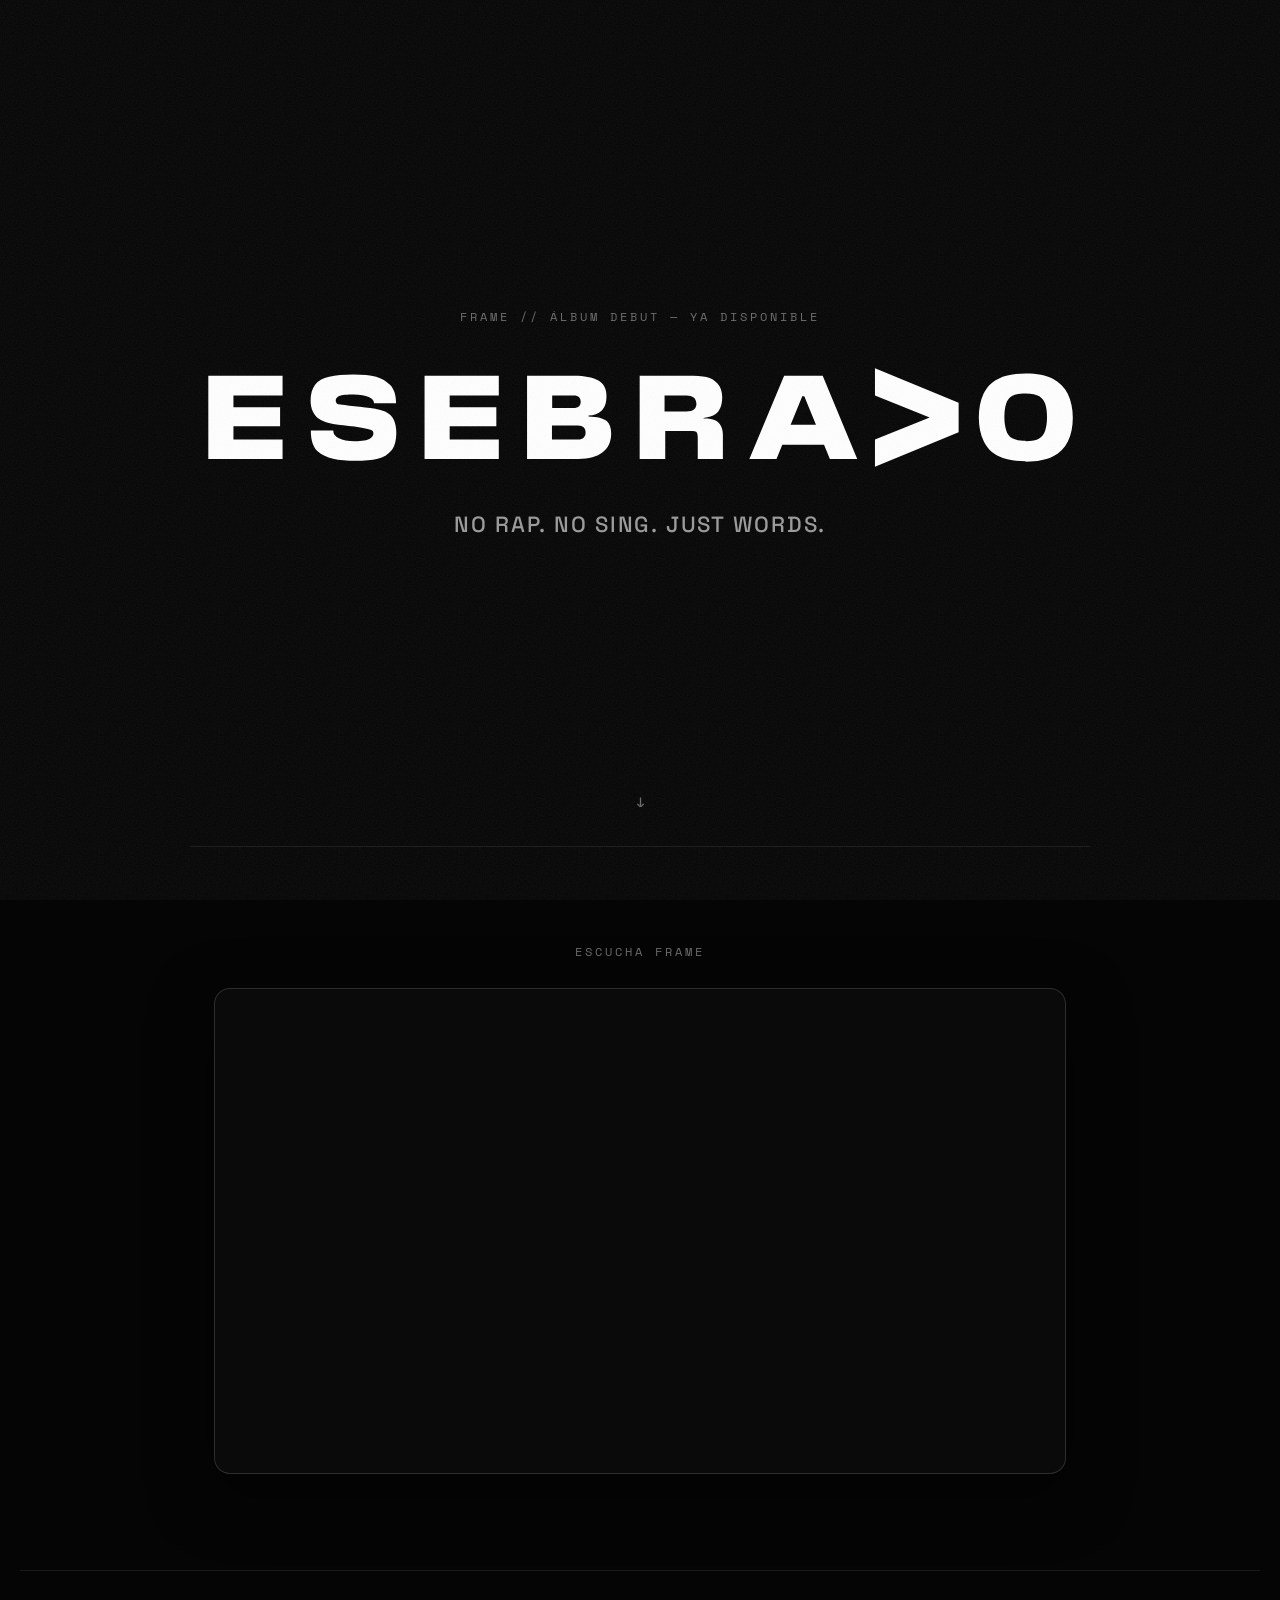
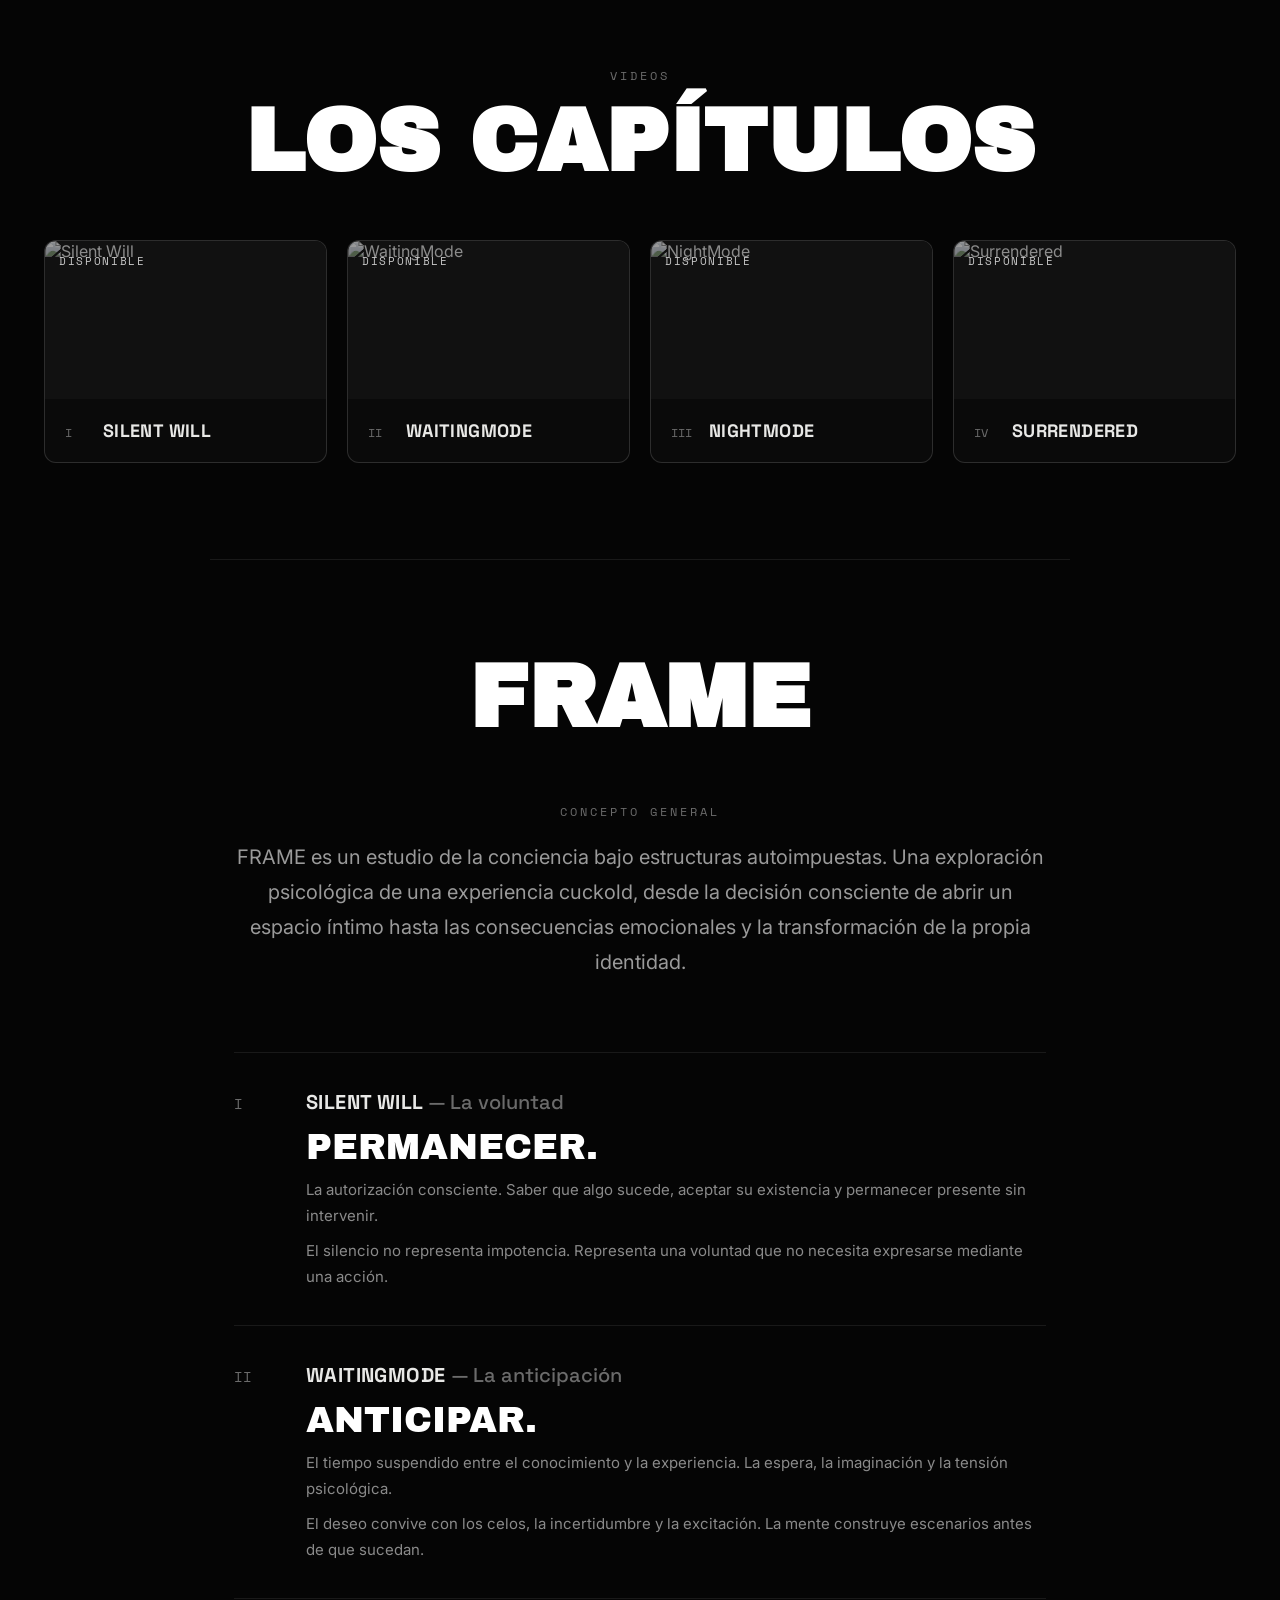
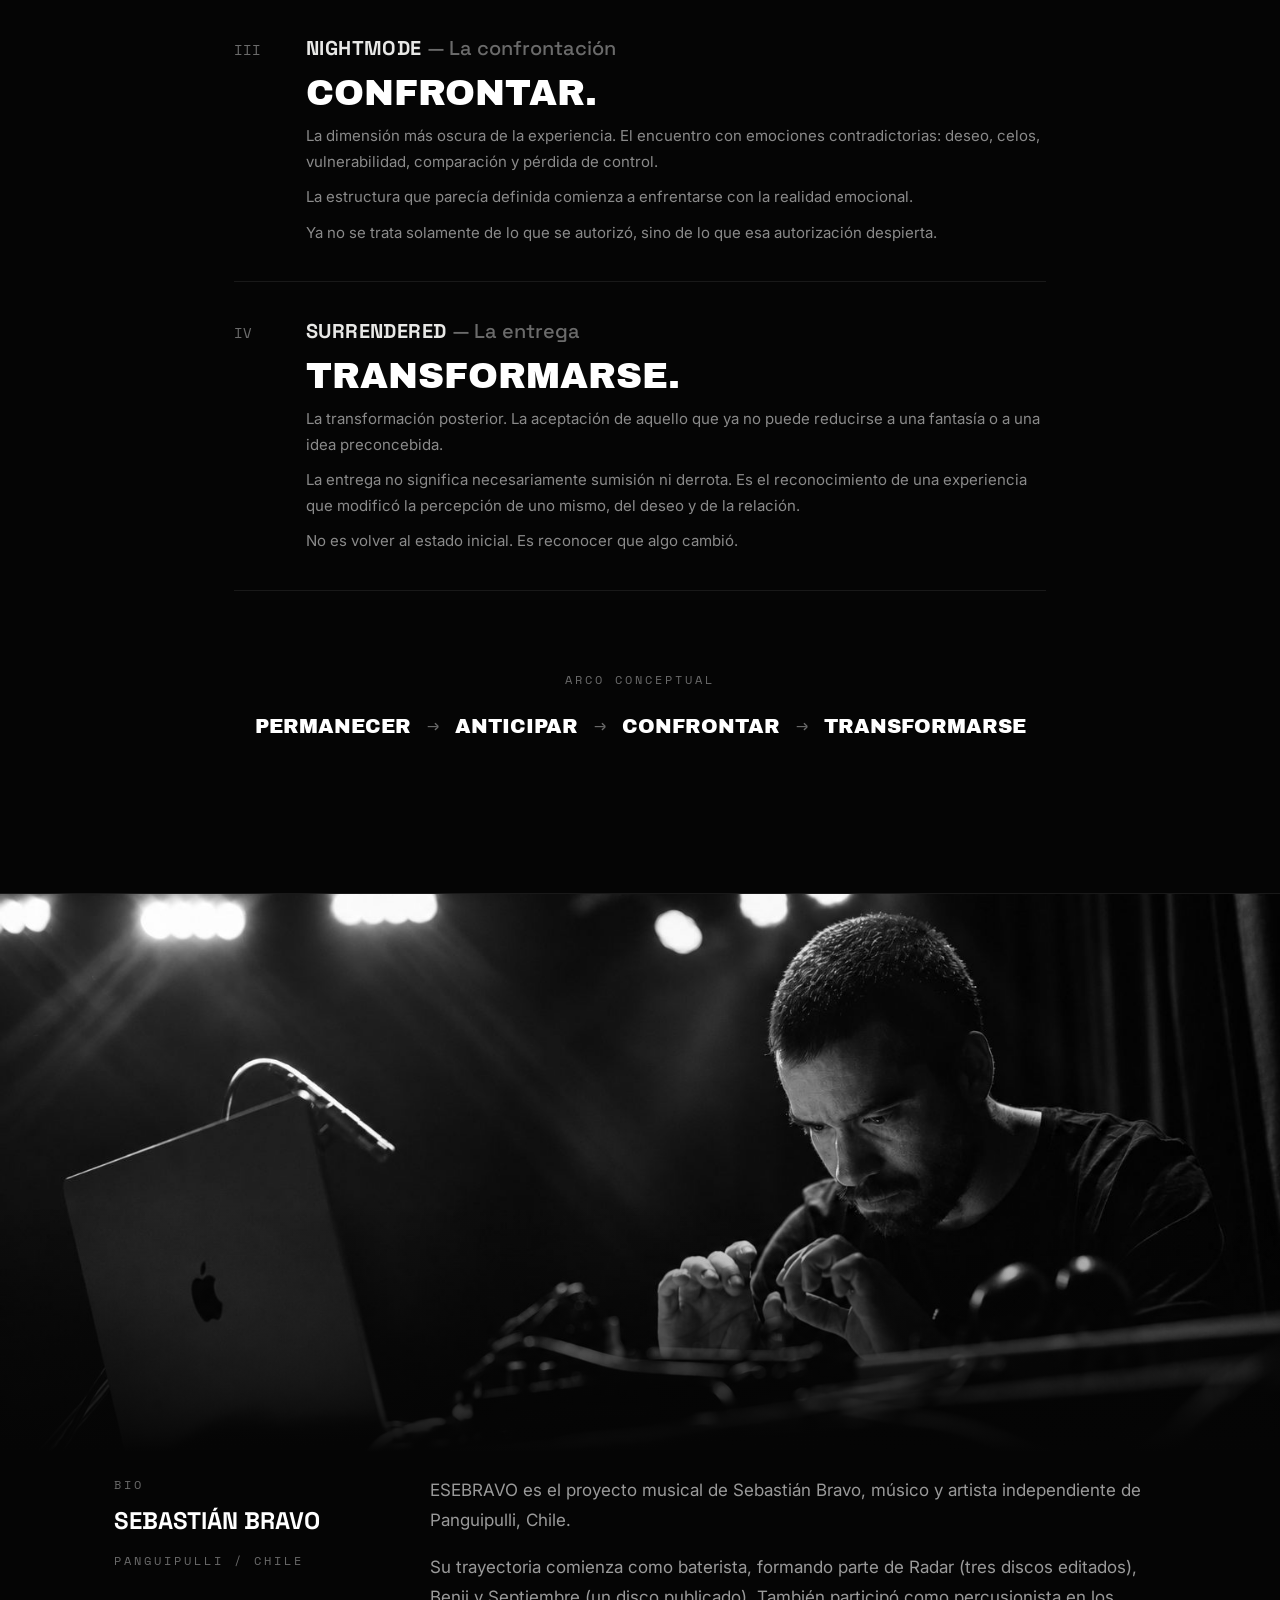
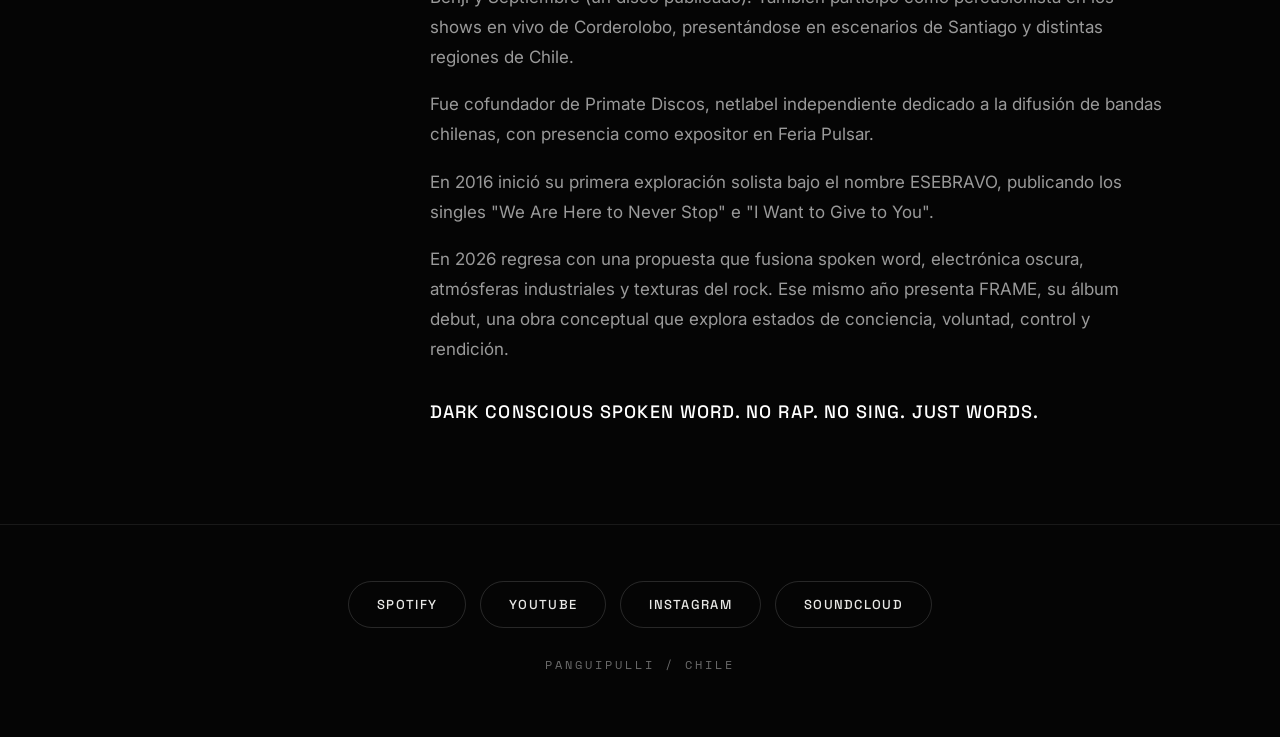
==== commit 7f386b65: "index" ====
--- a/index.html
+++ b/index.html
@@ -112,16 +112,7 @@
 
       <ol class="works">
         <li class="work">
-          <span class="num">01</span>
-          <div>
-            <h3 class="work-title">Frame Overture <span>— El marco</span></h3>
-            <p class="verb">Autorizar.</p>
-            <p>El establecimiento de las reglas. La creación voluntaria de una estructura diferente dentro de la relación. Redefinir los límites, lo permitido y la posición de cada uno.</p>
-            <p>No es todavía la experiencia. Es la decisión de entrar en ella.</p>
-          </div>
-        </li>
-        <li class="work">
-          <span class="num">02</span>
+          <span class="num">I</span>
           <div>
             <h3 class="work-title">Silent Will <span>— La voluntad</span></h3>
             <p class="verb">Permanecer.</p>
@@ -130,7 +121,7 @@
           </div>
         </li>
         <li class="work">
-          <span class="num">03</span>
+          <span class="num">II</span>
           <div>
             <h3 class="work-title">WaitingMode <span>— La anticipación</span></h3>
             <p class="verb">Anticipar.</p>
@@ -139,7 +130,7 @@
           </div>
         </li>
         <li class="work">
-          <span class="num">04</span>
+          <span class="num">III</span>
           <div>
             <h3 class="work-title">NightMode <span>— La confrontación</span></h3>
             <p class="verb">Confrontar.</p>
@@ -149,7 +140,7 @@
           </div>
         </li>
         <li class="work">
-          <span class="num">05</span>
+          <span class="num">IV</span>
           <div>
             <h3 class="work-title">Surrendered <span>— La entrega</span></h3>
             <p class="verb">Transformarse.</p>
@@ -163,7 +154,7 @@
       <div class="arc">
         <p class="micro micro--center">Arco conceptual</p>
         <p class="arc-line">
-          <span>Autorizar</span><i>→</i><span>Permanecer</span><i>→</i><span>Anticipar</span><i>→</i><span>Confrontar</span><i>→</i><span>Transformarse</span>
+          <span>Permanecer</span><i>→</i><span>Anticipar</span><i>→</i><span>Confrontar</span><i>→</i><span>Transformarse</span>
         </p>
       </div>
     </section>
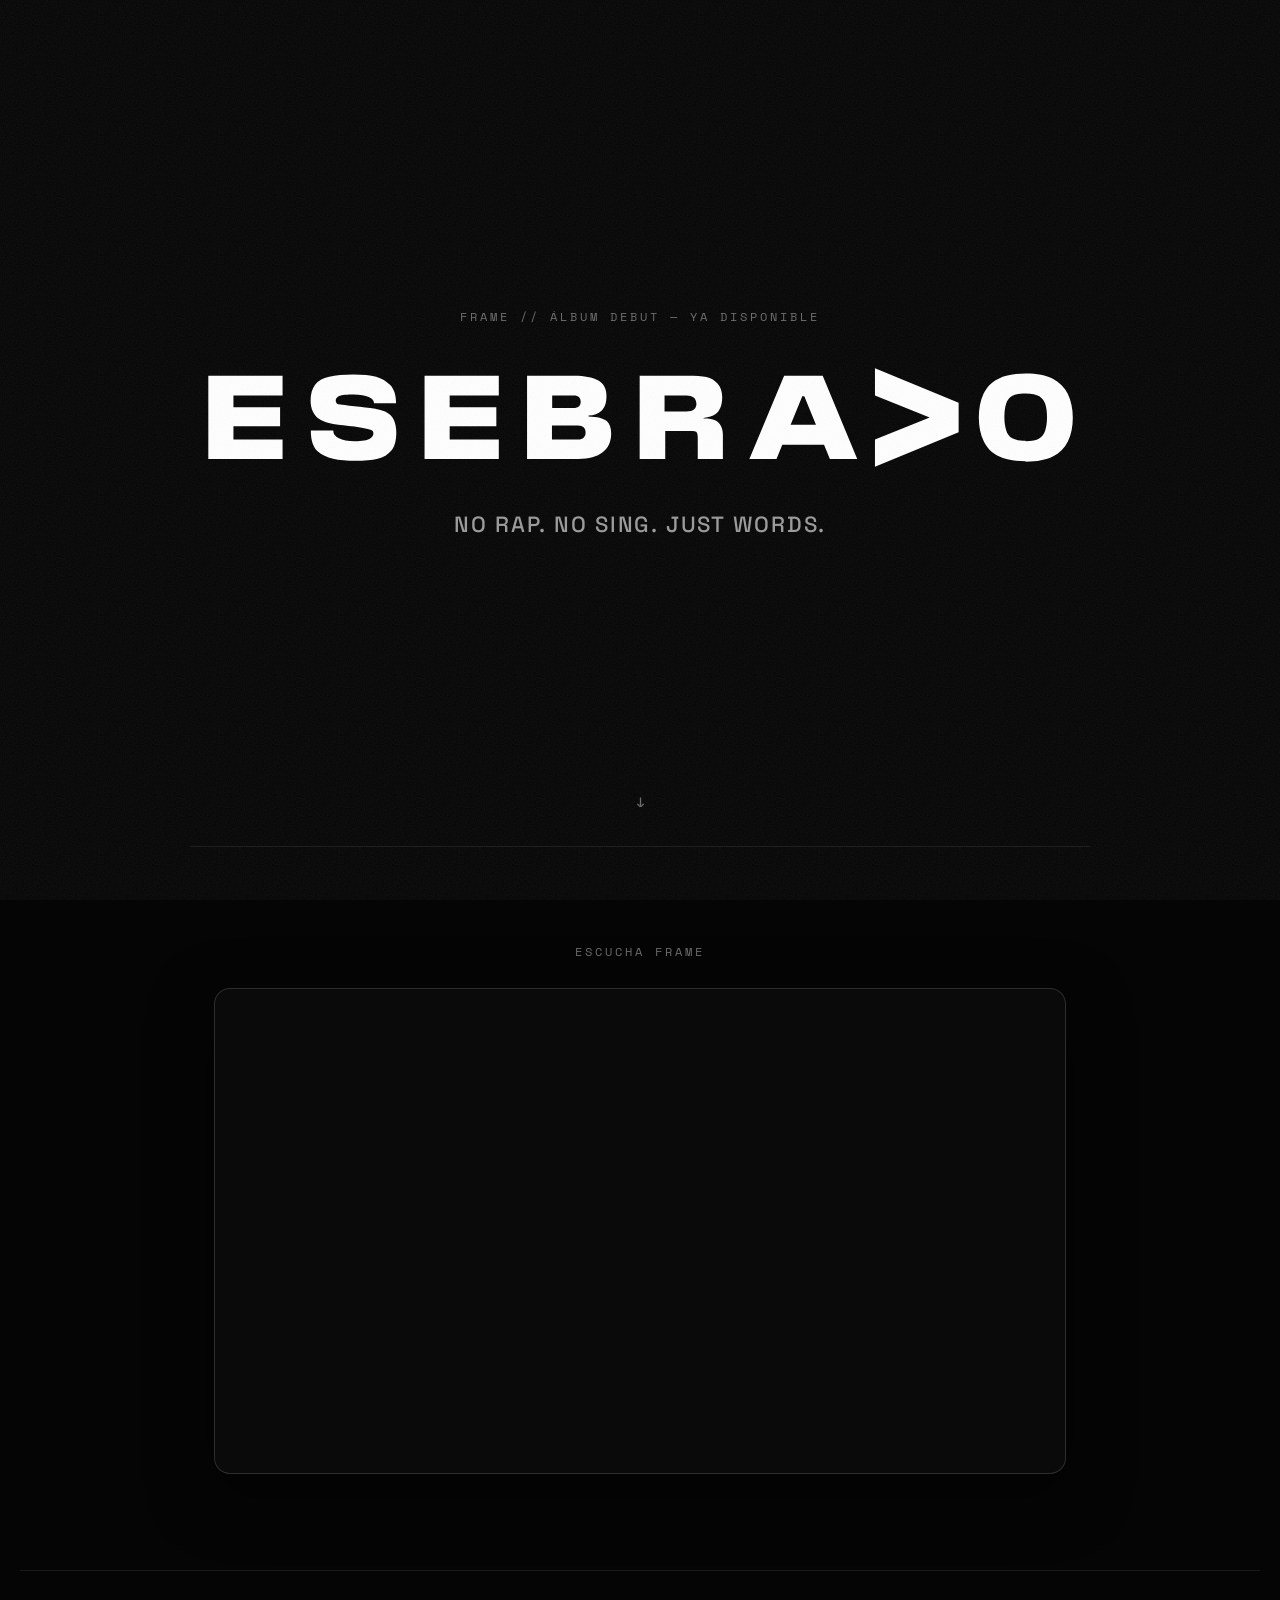
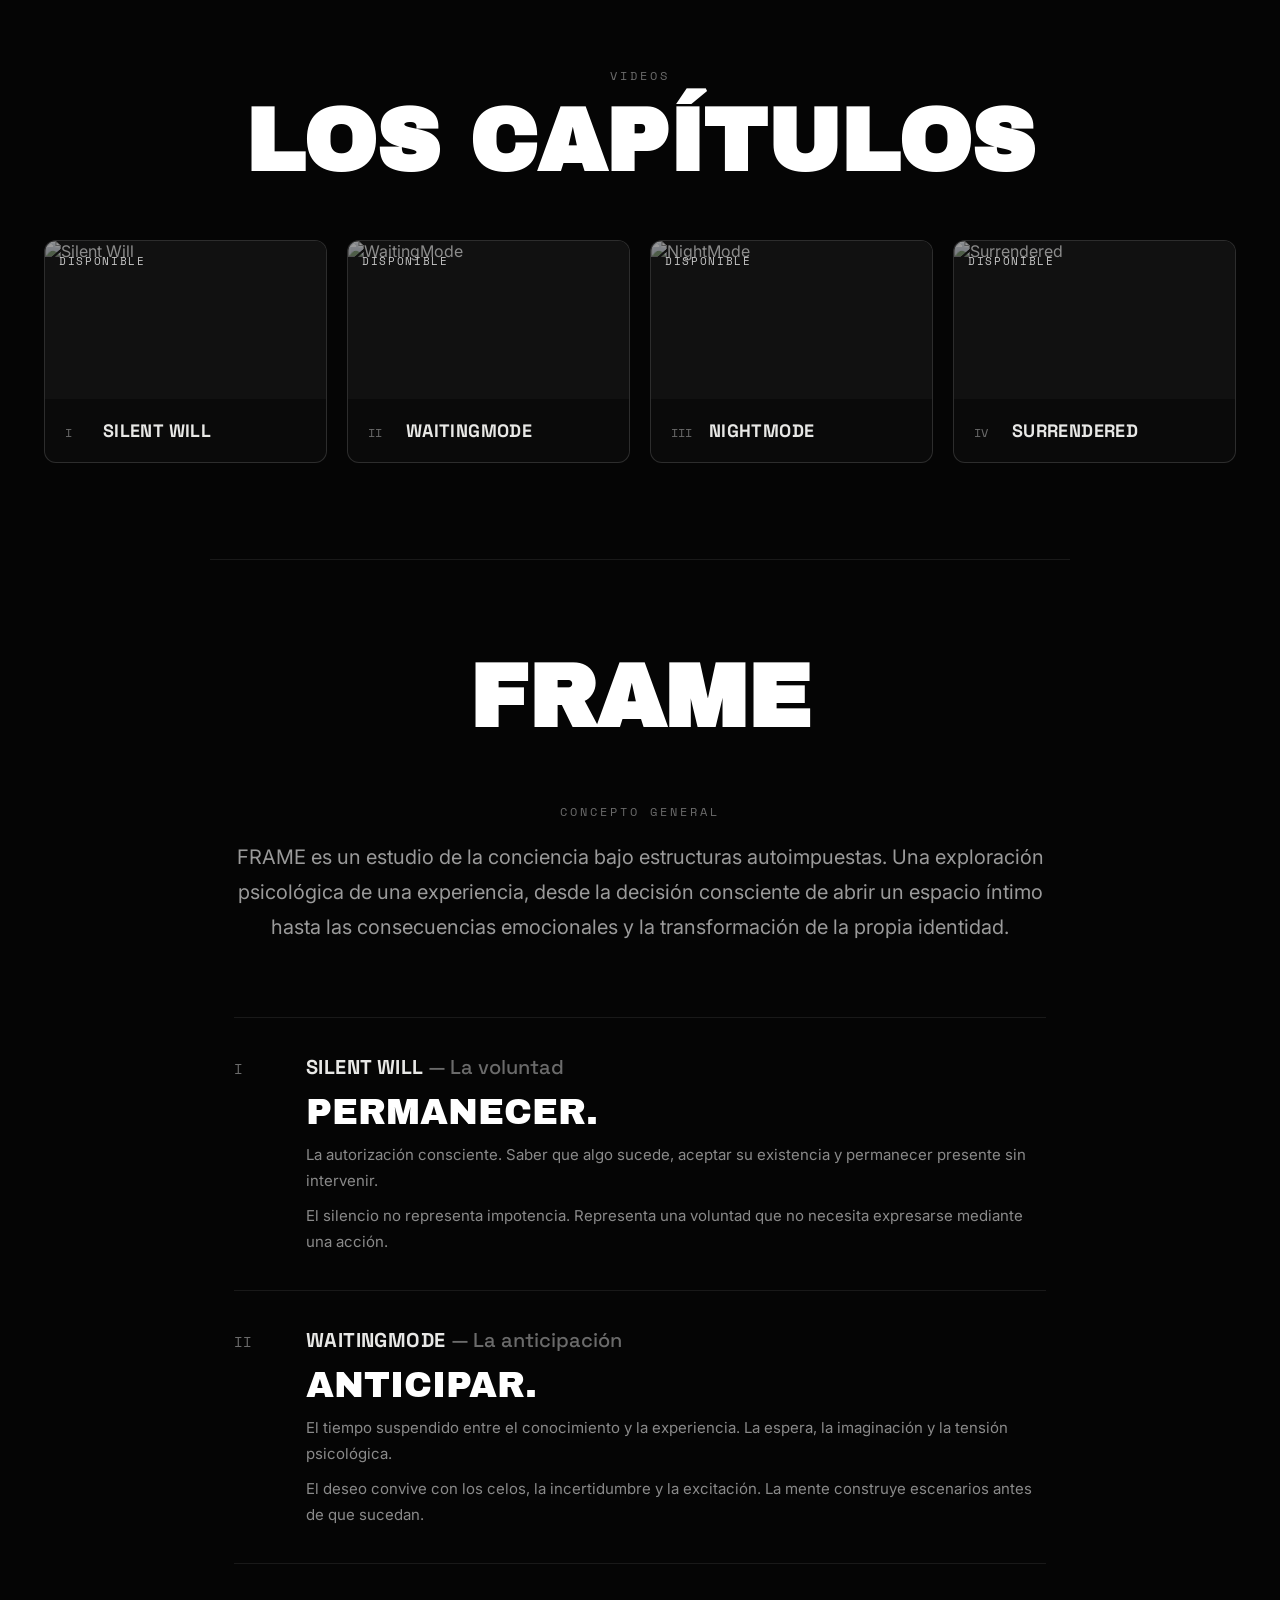
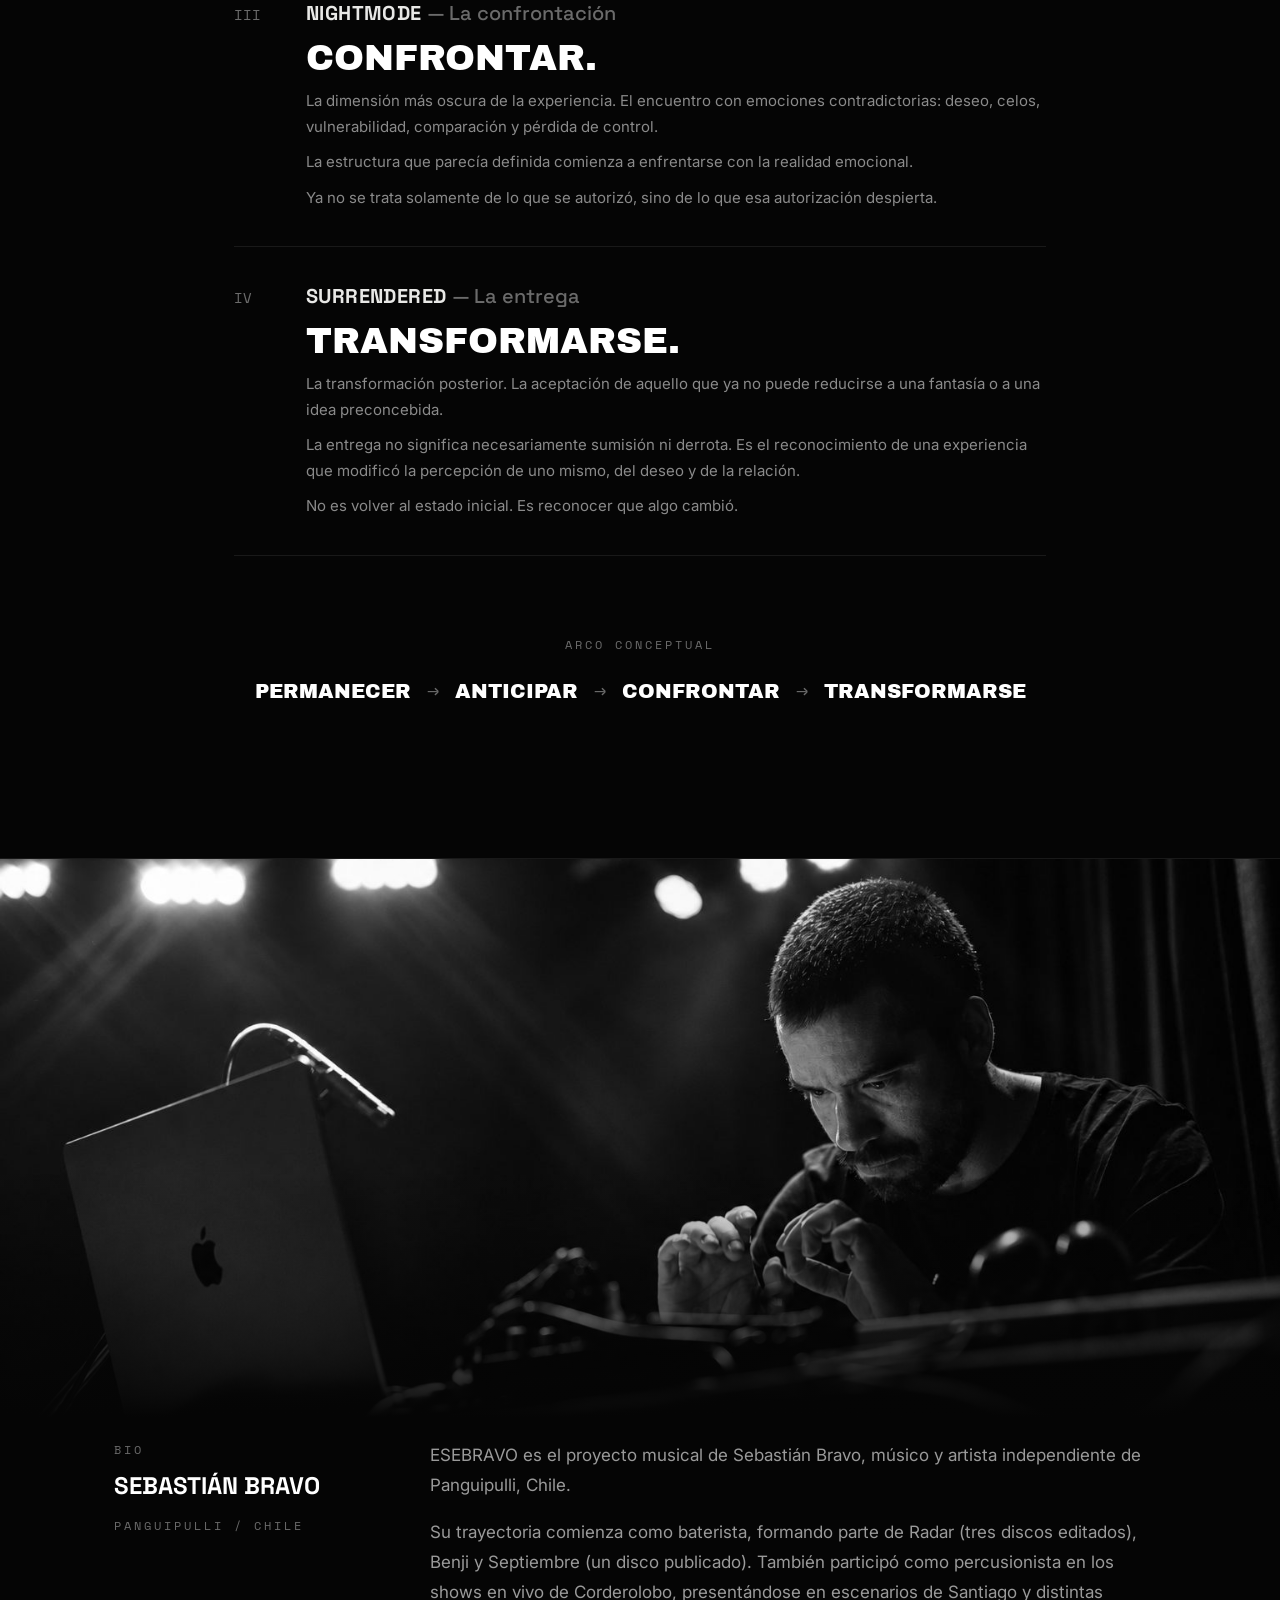
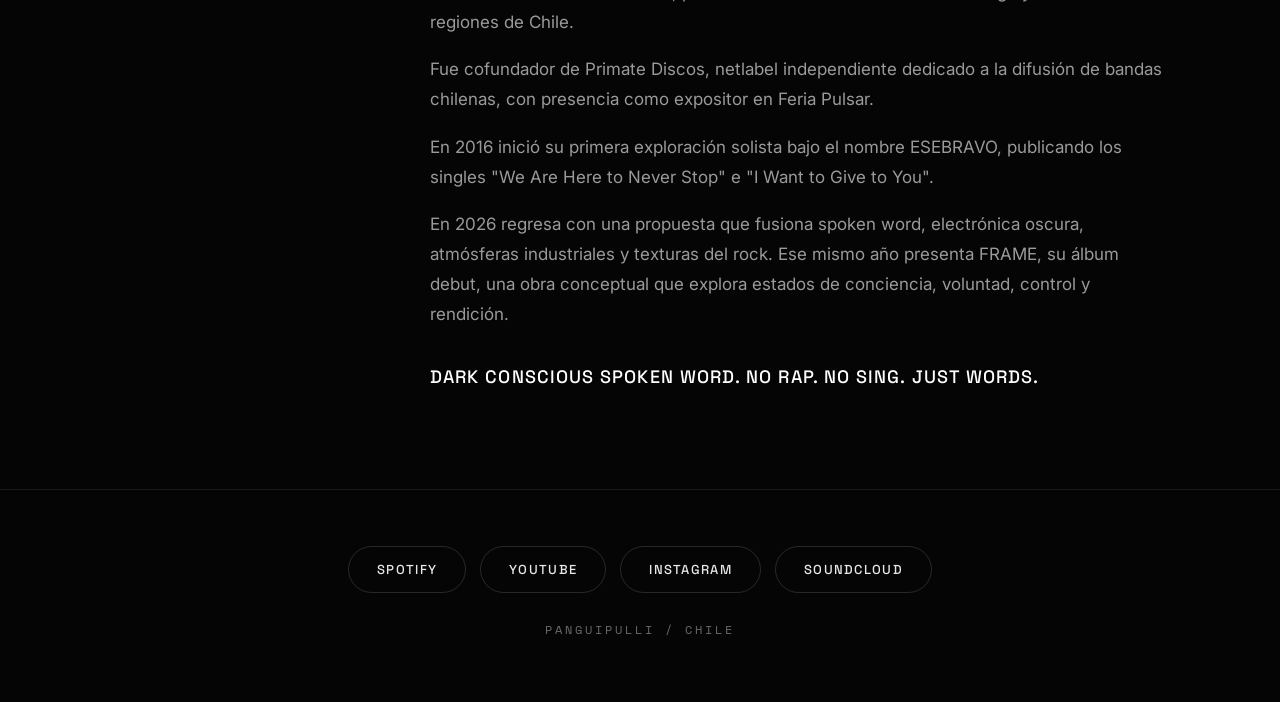
==== commit 3e399dc3: "correccion" ====
--- a/index.html
+++ b/index.html
@@ -107,7 +107,7 @@
 
       <div class="concept">
         <p class="micro">Concepto general</p>
-        <p class="concept-text">FRAME es un estudio de la conciencia bajo estructuras autoimpuestas. Una exploración psicológica de una experiencia cuckold, desde la decisión consciente de abrir un espacio íntimo hasta las consecuencias emocionales y la transformación de la propia identidad.</p>
+        <p class="concept-text">FRAME es un estudio de la conciencia bajo estructuras autoimpuestas. Una exploración psicológica de una experiencia, desde la decisión consciente de abrir un espacio íntimo hasta las consecuencias emocionales y la transformación de la propia identidad.</p>
       </div>
 
       <ol class="works">
